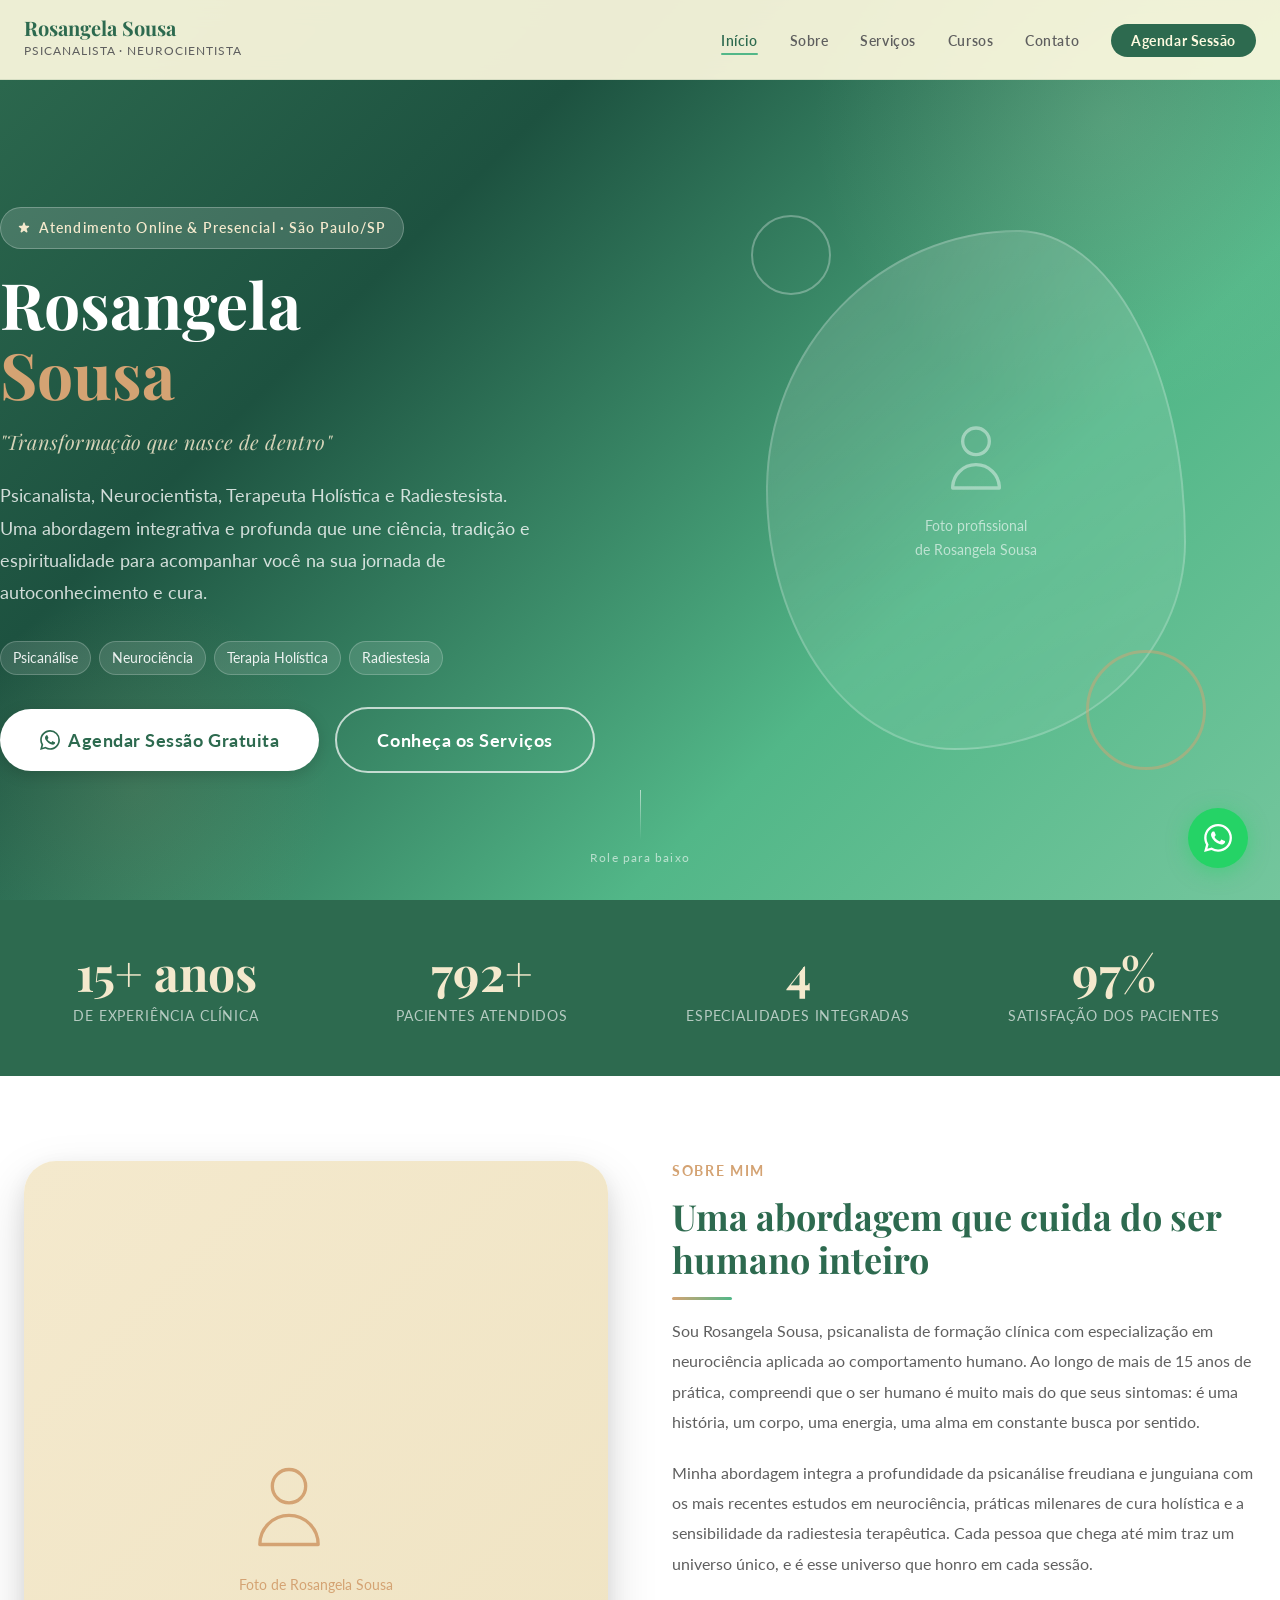
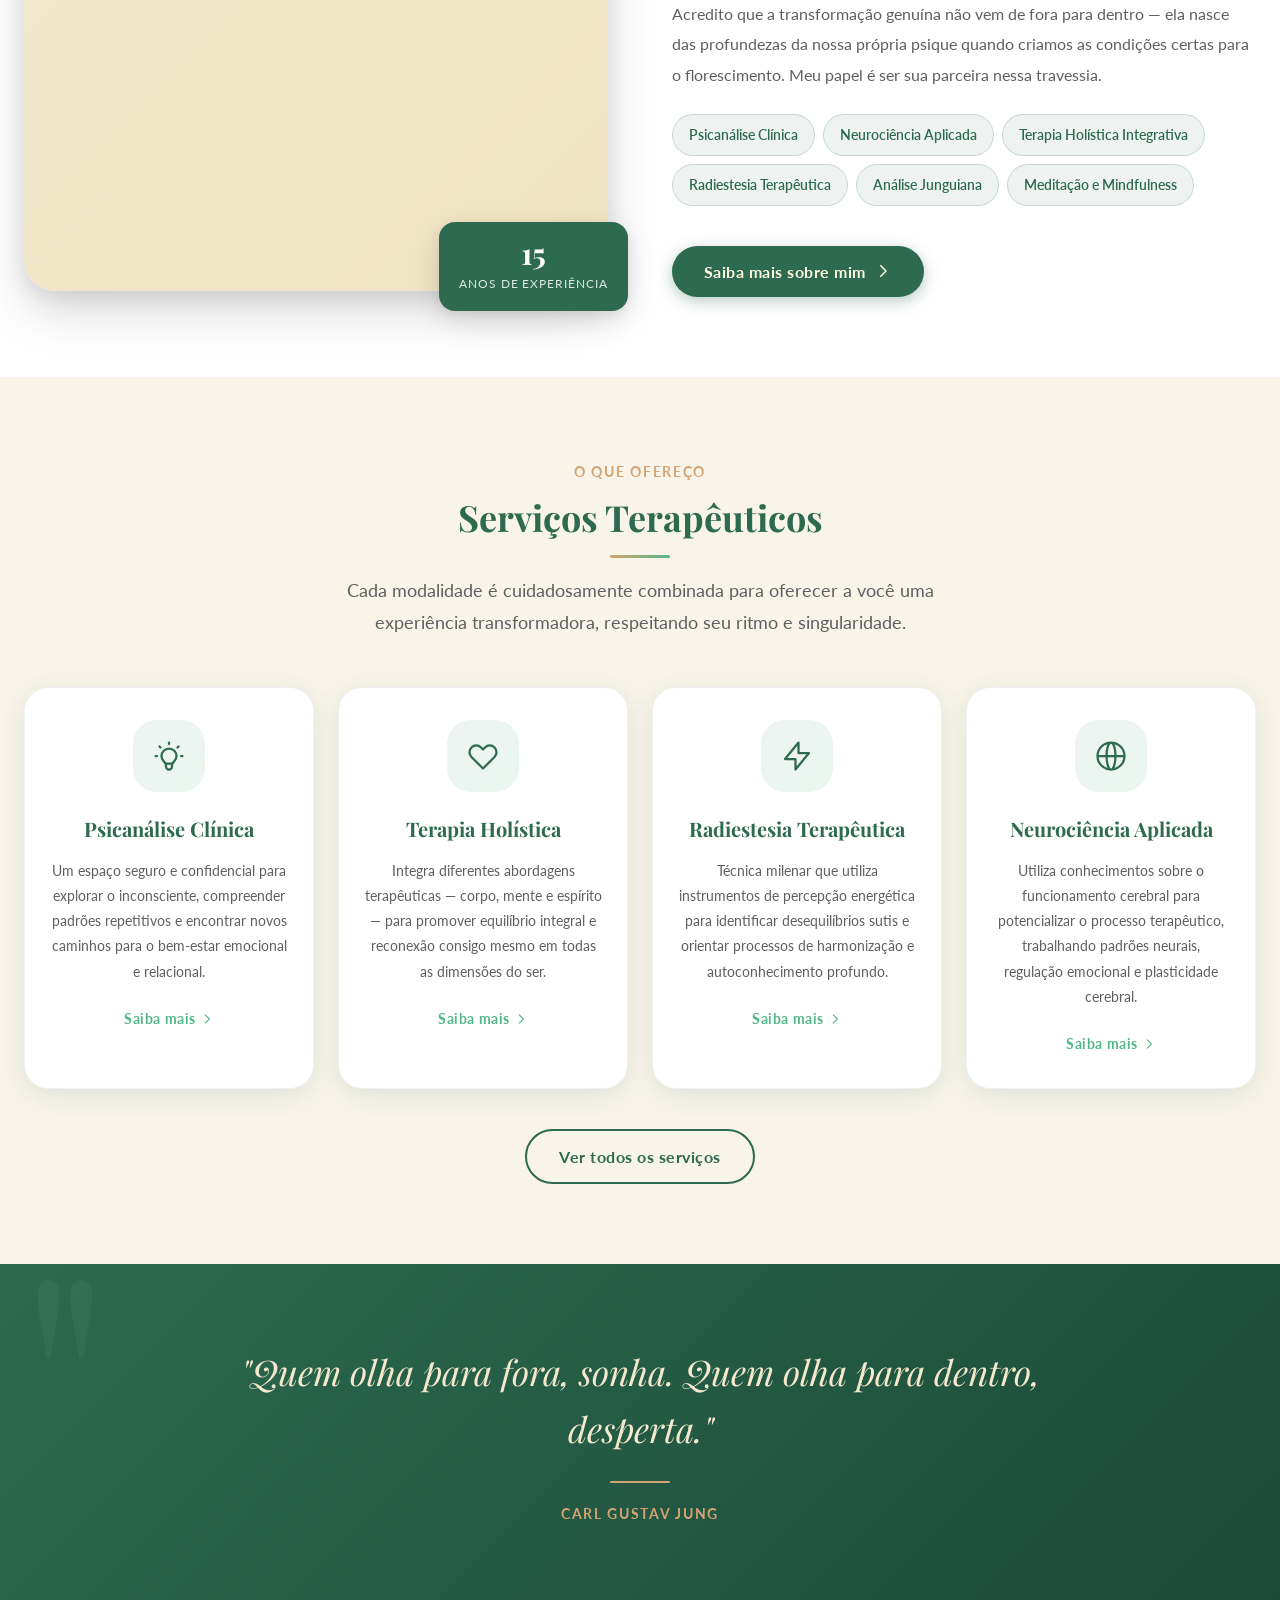
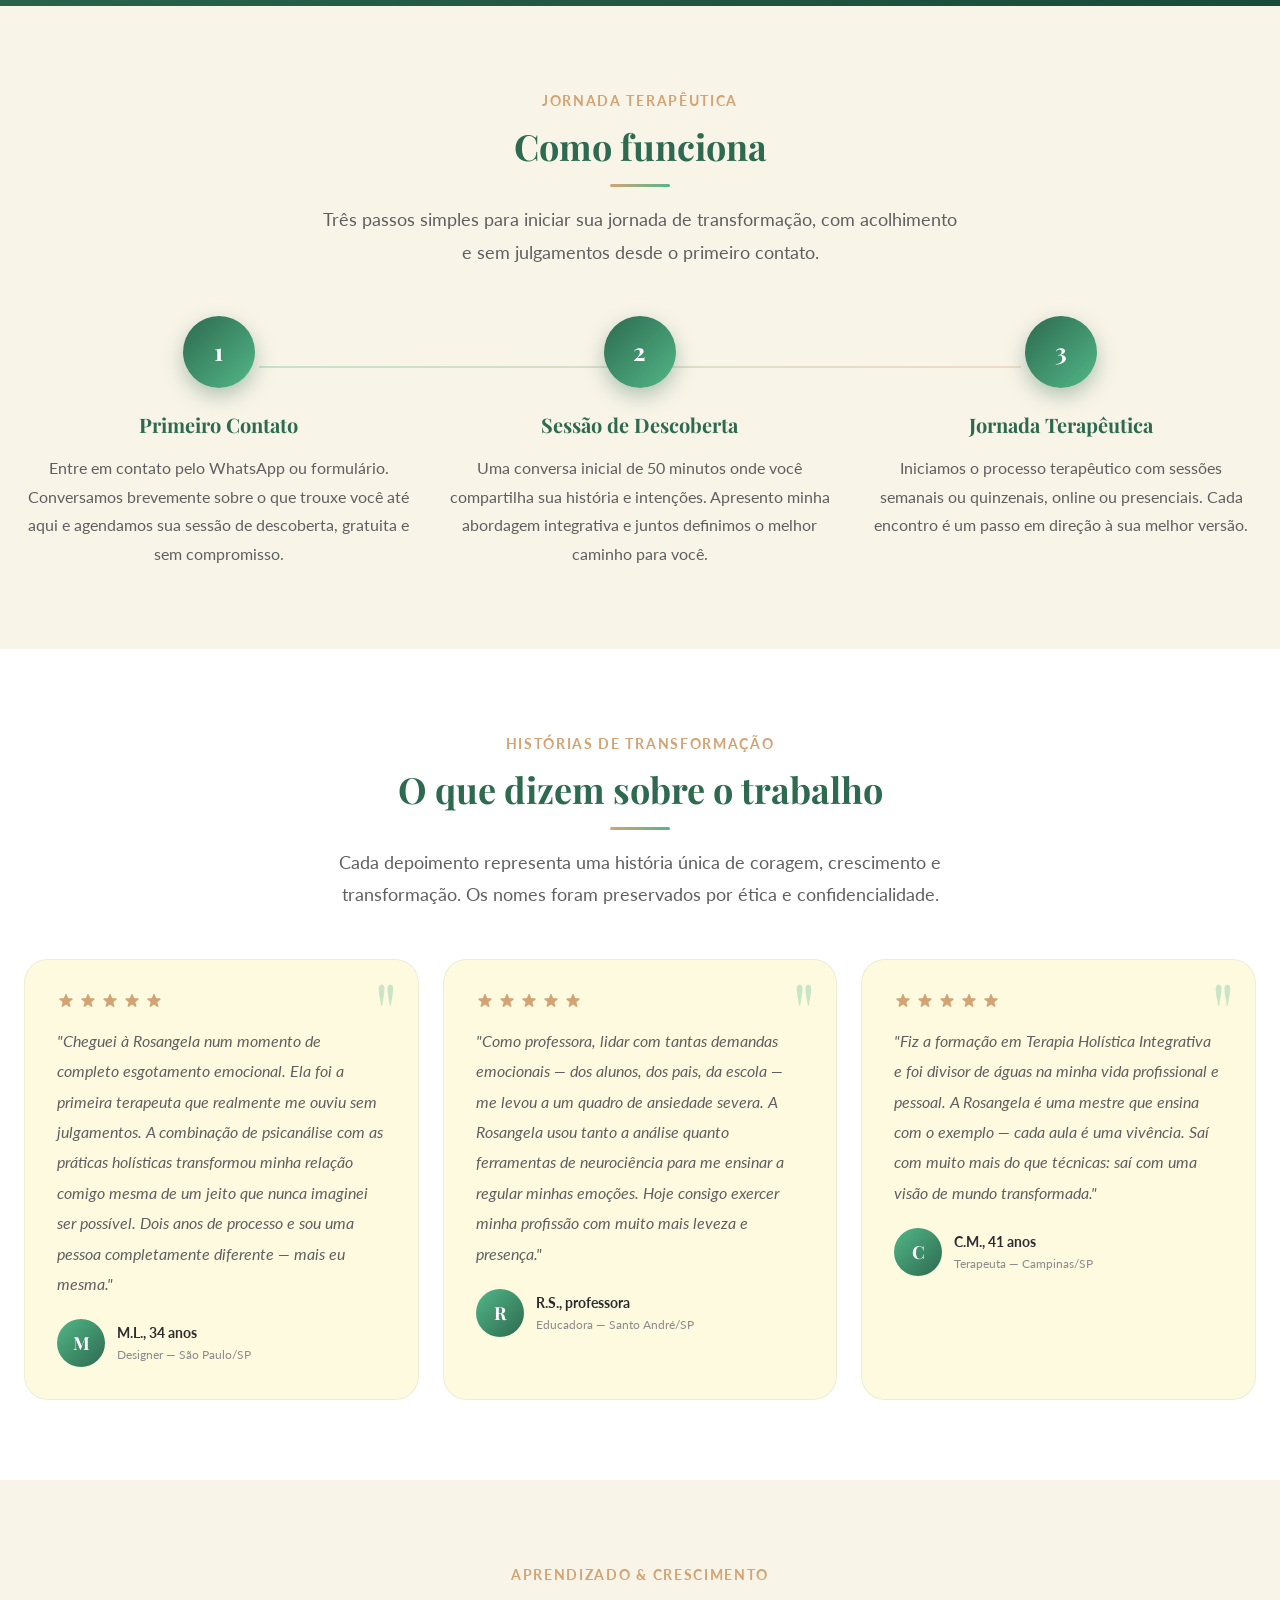
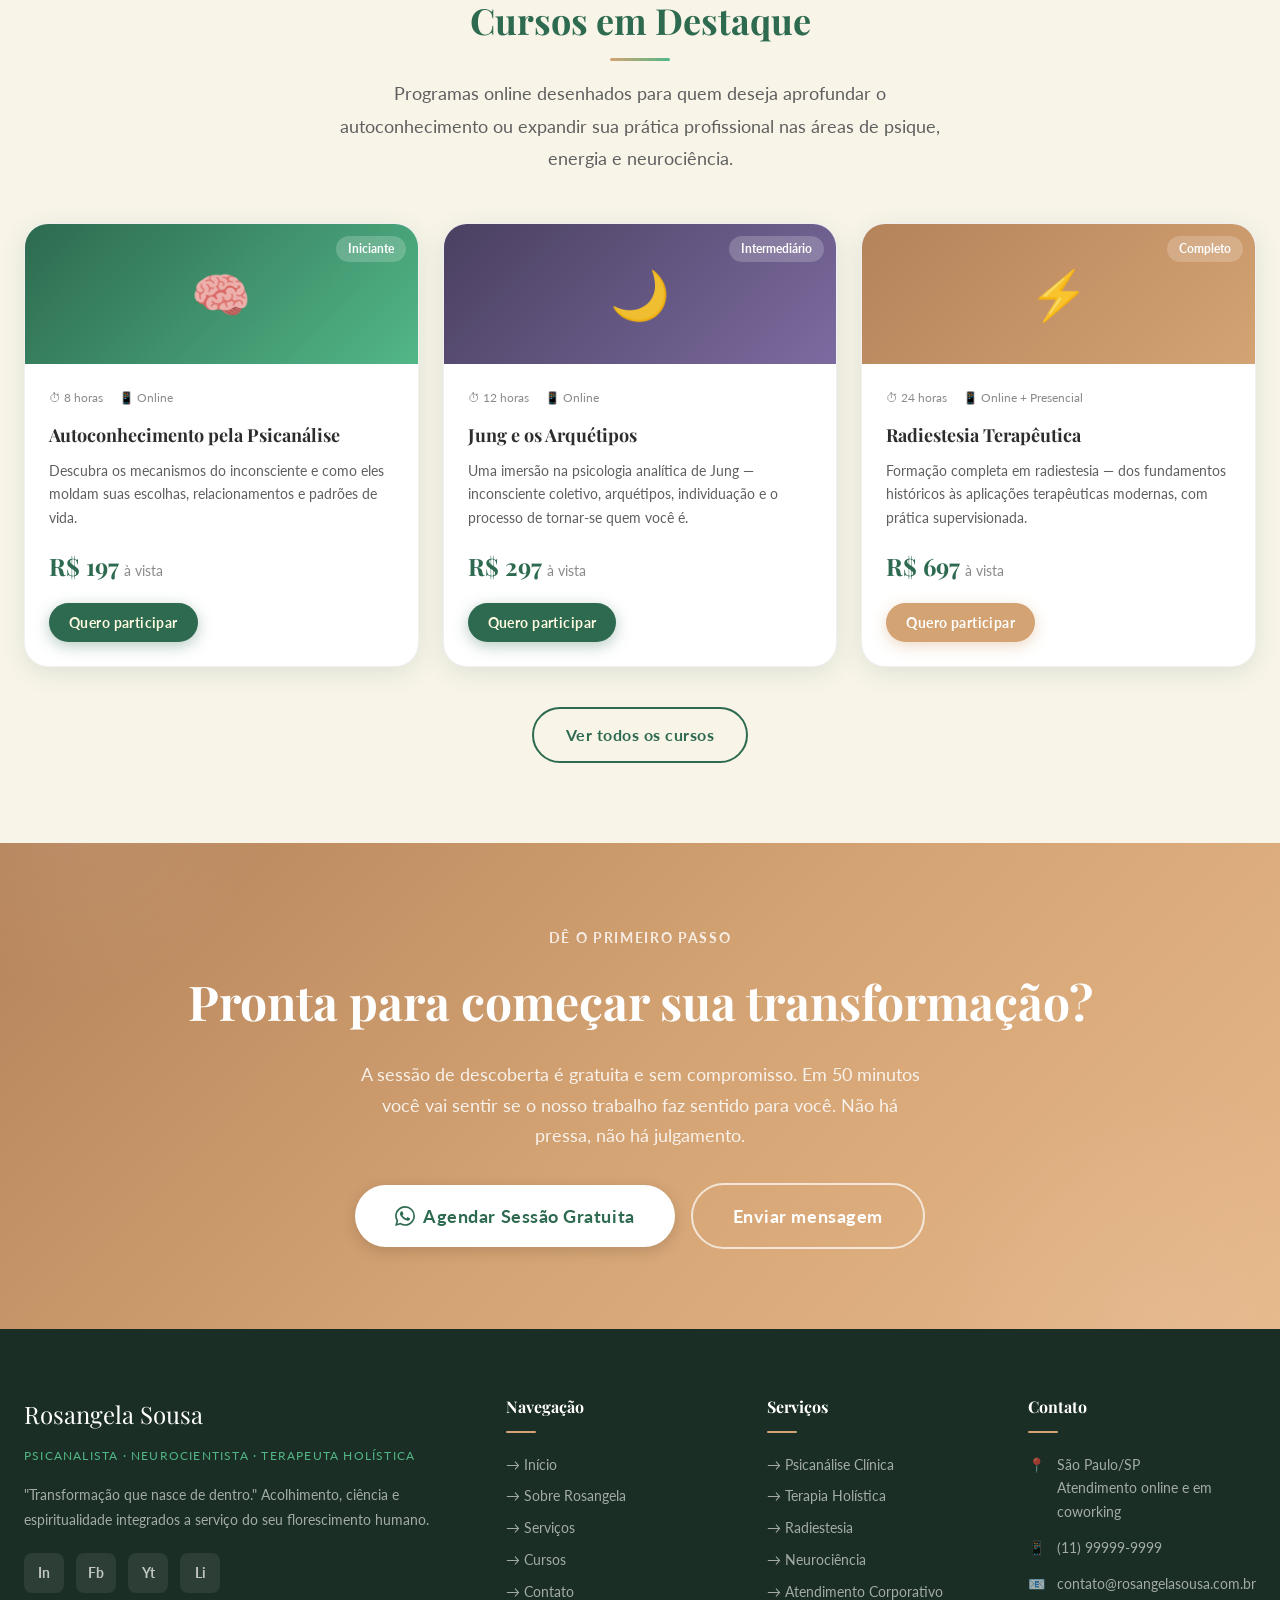
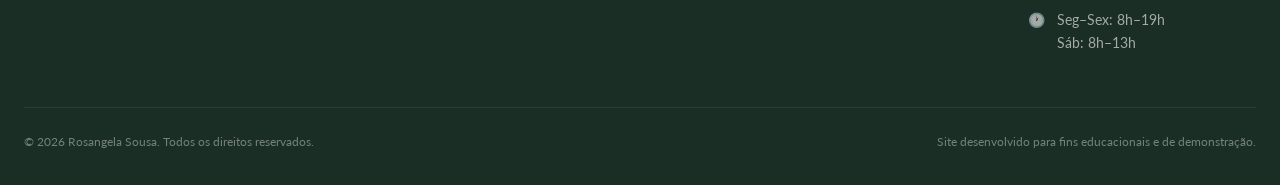
==== site/index.html @ 1aaafb17 "feat: projeto completo Rosangela Sousa Psicanalista - Proposta de atendimento: psicanálise, terapia " ====
<!DOCTYPE html>
<html lang="pt-BR">
<head>
  <meta charset="UTF-8" />
  <meta name="viewport" content="width=device-width, initial-scale=1.0" />

  <!-- SEO -->
  <title>Rosangela Sousa — Psicanalista | Neurocientista | Terapia Holística</title>
  <meta name="description" content="Rosangela Sousa: Psicanalista, Neurocientista e Terapeuta Holística. Atendimento online e presencial em São Paulo. Transformação que nasce de dentro." />
  <meta name="keywords" content="psicanalista, terapia holística, neurociência, radiestesia, psicanalista São Paulo, terapia online, autoconhecimento, Rosangela Sousa" />
  <meta name="author" content="Rosangela Sousa" />
  <meta name="robots" content="index, follow" />

  <!-- Open Graph -->
  <meta property="og:title" content="Rosangela Sousa — Psicanalista & Terapeuta Holística" />
  <meta property="og:description" content="Transformação que nasce de dentro. Atendimento online e presencial em psicanálise, neurociência aplicada, terapia holística e radiestesia." />
  <meta property="og:type" content="website" />
  <meta property="og:locale" content="pt_BR" />

  <!-- Twitter Card -->
  <meta name="twitter:card" content="summary_large_image" />
  <meta name="twitter:title" content="Rosangela Sousa — Psicanalista" />
  <meta name="twitter:description" content="Transformação que nasce de dentro. Psicanalista, Neurocientista e Terapeuta Holística." />

  <!-- Canonical -->
  <link rel="canonical" href="/" />

  <!-- Google Fonts -->
  <link rel="preconnect" href="https://fonts.googleapis.com" />
  <link rel="preconnect" href="https://fonts.gstatic.com" crossorigin />
  <link href="https://fonts.googleapis.com/css2?family=Playfair+Display:ital,wght@0,400;0,600;0,700;1,400;1,600&family=Lato:wght@300;400;700;900&display=swap" rel="stylesheet" />

  <!-- CSS -->
  <link rel="stylesheet" href="css/styles.css" />

  <!-- Favicon placeholder -->
  <link rel="icon" type="image/svg+xml" href="data:image/svg+xml,<svg xmlns='http://www.w3.org/2000/svg' viewBox='0 0 100 100'><text y='.9em' font-size='90'>🌿</text></svg>" />
</head>
<body>

<!-- ╔══════════════════════════════════════╗
     ║  NAVEGAÇÃO PRINCIPAL                ║
     ╚══════════════════════════════════════╝ -->
<nav class="navbar" role="navigation" aria-label="Navegação principal">
  <div class="container navbar-inner">

    <!-- Logo -->
    <a href="index.html" class="navbar-logo" aria-label="Rosangela Sousa - Página inicial">
      <span class="logo-name">Rosangela Sousa</span>
      <span class="logo-title">Psicanalista · Neurocientista</span>
    </a>

    <!-- Links -->
    <ul class="navbar-menu" role="menubar" aria-label="Menu principal">
      <li role="none"><a href="index.html"          class="navbar-link active" role="menuitem">Início</a></li>
      <li role="none"><a href="pages/sobre.html"    class="navbar-link"        role="menuitem">Sobre</a></li>
      <li role="none"><a href="pages/servicos.html" class="navbar-link"        role="menuitem">Serviços</a></li>
      <li role="none"><a href="pages/cursos.html"   class="navbar-link"        role="menuitem">Cursos</a></li>
      <li role="none"><a href="pages/contato.html"  class="navbar-link"        role="menuitem">Contato</a></li>
      <li role="none">
        <a href="#"
           class="navbar-link navbar-cta"
           data-whatsapp="Olá, Rosangela! Gostaria de agendar minha sessão gratuita de descoberta."
           role="menuitem"
           target="_blank" rel="noopener">
          Agendar Sessão
        </a>
      </li>
    </ul>

    <!-- Hamburguer -->
    <button class="navbar-toggle" aria-label="Abrir menu" aria-expanded="false" aria-controls="navbar-menu">
      <span></span>
      <span></span>
      <span></span>
    </button>

  </div>
</nav>


<!-- ╔══════════════════════════════════════╗
     ║  HERO SECTION                       ║
     ╚══════════════════════════════════════╝ -->
<section class="hero" id="home" aria-label="Apresentação">
  <div class="hero-bg" aria-hidden="true"></div>

  <div class="container hero-content">

    <!-- Texto -->
    <div class="hero-text">
      <div class="badge" aria-label="Destaque">
        <svg width="14" height="14" fill="currentColor" viewBox="0 0 20 20" aria-hidden="true"><path d="M9.049 2.927c.3-.921 1.603-.921 1.902 0l1.07 3.292a1 1 0 00.95.69h3.462c.969 0 1.371 1.24.588 1.81l-2.8 2.034a1 1 0 00-.364 1.118l1.07 3.292c.3.921-.755 1.688-1.54 1.118l-2.8-2.034a1 1 0 00-1.175 0l-2.8 2.034c-.784.57-1.838-.197-1.539-1.118l1.07-3.292a1 1 0 00-.364-1.118L2.98 8.72c-.783-.57-.38-1.81.588-1.81h3.461a1 1 0 00.951-.69l1.07-3.292z"/></svg>
        Atendimento Online &amp; Presencial · São Paulo/SP
      </div>

      <h1 class="hero-title">
        Rosangela
        <span>Sousa</span>
      </h1>

      <p class="hero-subtitle">"Transformação que nasce de dentro"</p>

      <p class="hero-description">
        Psicanalista, Neurocientista, Terapeuta Holística e Radiestesista.
        Uma abordagem integrativa e profunda que une ciência, tradição e espiritualidade
        para acompanhar você na sua jornada de autoconhecimento e cura.
      </p>

      <div class="hero-tags" aria-label="Especialidades">
        <span class="hero-tag">Psicanálise</span>
        <span class="hero-tag">Neurociência</span>
        <span class="hero-tag">Terapia Holística</span>
        <span class="hero-tag">Radiestesia</span>
      </div>

      <div class="btn-group">
        <a href="#"
           class="btn btn-white btn-lg"
           data-whatsapp="Olá, Rosangela! Gostaria de agendar minha sessão de descoberta gratuita."
           target="_blank" rel="noopener">
          <!-- Ícone WhatsApp -->
          <svg width="20" height="20" fill="currentColor" viewBox="0 0 24 24" aria-hidden="true"><path d="M17.472 14.382c-.297-.149-1.758-.867-2.03-.967-.273-.099-.471-.148-.67.15-.197.297-.767.966-.94 1.164-.173.199-.347.223-.644.075-.297-.15-1.255-.463-2.39-1.475-.883-.788-1.48-1.761-1.653-2.059-.173-.297-.018-.458.13-.606.134-.133.298-.347.446-.52.149-.174.198-.298.298-.497.099-.198.05-.371-.025-.52-.075-.149-.669-1.612-.916-2.207-.242-.579-.487-.5-.669-.51-.173-.008-.371-.01-.57-.01-.198 0-.52.074-.792.372-.272.297-1.04 1.016-1.04 2.479 0 1.462 1.065 2.875 1.213 3.074.149.198 2.096 3.2 5.077 4.487.709.306 1.262.489 1.694.625.712.227 1.36.195 1.871.118.571-.085 1.758-.719 2.006-1.413.248-.694.248-1.289.173-1.413-.074-.124-.272-.198-.57-.347m-5.421 7.403h-.004a9.87 9.87 0 01-5.031-1.378l-.361-.214-3.741.982.998-3.648-.235-.374a9.86 9.86 0 01-1.51-5.26c.001-5.45 4.436-9.884 9.888-9.884 2.64 0 5.122 1.03 6.988 2.898a9.825 9.825 0 012.893 6.994c-.003 5.45-4.437 9.884-9.885 9.884m8.413-18.297A11.815 11.815 0 0012.05 0C5.495 0 .16 5.335.157 11.892c0 2.096.547 4.142 1.588 5.945L.057 24l6.305-1.654a11.882 11.882 0 005.683 1.448h.005c6.554 0 11.89-5.335 11.893-11.893a11.821 11.821 0 00-3.48-8.413z"/></svg>
          Agendar Sessão Gratuita
        </a>
        <a href="pages/servicos.html" class="btn btn-outline-white btn-lg">
          Conheça os Serviços
        </a>
      </div>
    </div>

    <!-- Visual / Foto -->
    <div class="hero-visual" aria-hidden="true">
      <div class="hero-photo-wrapper">
        <div class="hero-photo-placeholder">
          <svg width="80" height="80" fill="none" viewBox="0 0 24 24" stroke="currentColor" aria-hidden="true">
            <path stroke-linecap="round" stroke-linejoin="round" stroke-width="1" d="M16 7a4 4 0 11-8 0 4 4 0 018 0zM12 14a7 7 0 00-7 7h14a7 7 0 00-7-7z"/>
          </svg>
          <p>Foto profissional<br/>de Rosangela Sousa</p>
        </div>
        <div class="hero-decoration"></div>
        <div class="hero-decoration-2"></div>
      </div>
    </div>

  </div>

  <!-- Indicador de scroll -->
  <div class="hero-scroll" aria-hidden="true">
    <div class="hero-scroll-line"></div>
    <span>Role para baixo</span>
  </div>
</section>


<!-- ╔══════════════════════════════════════╗
     ║  ESTATÍSTICAS                       ║
     ╚══════════════════════════════════════╝ -->
<section class="stats-section" aria-label="Números da trajetória">
  <div class="container">
    <div class="stats-grid">

      <div class="stat-item fade-in">
        <div class="stat-number" data-count="15" data-suffix="+ anos">0</div>
        <div class="stat-label">De Experiência Clínica</div>
      </div>

      <div class="stat-item fade-in">
        <div class="stat-number" data-count="800" data-suffix="+">0</div>
        <div class="stat-label">Pacientes Atendidos</div>
      </div>

      <div class="stat-item fade-in">
        <div class="stat-number" data-count="4" data-suffix="">0</div>
        <div class="stat-label">Especialidades Integradas</div>
      </div>

      <div class="stat-item fade-in">
        <div class="stat-number" data-count="98" data-suffix="%">0</div>
        <div class="stat-label">Satisfação dos Pacientes</div>
      </div>

    </div>
  </div>
</section>


<!-- ╔══════════════════════════════════════╗
     ║  SOBRE — RESUMO                     ║
     ╚══════════════════════════════════════╝ -->
<section class="sobre-resumo section" id="sobre" aria-label="Sobre Rosangela Sousa">
  <div class="container">
    <div class="sobre-resumo-grid">

      <!-- Foto -->
      <div class="sobre-photo fade-in-left">
        <div class="sobre-photo-frame">
          <div class="sobre-photo-placeholder" aria-hidden="true">
            <svg width="100" height="100" fill="none" viewBox="0 0 24 24" stroke="#D4A373" aria-hidden="true">
              <path stroke-linecap="round" stroke-linejoin="round" stroke-width="0.8" d="M16 7a4 4 0 11-8 0 4 4 0 018 0zM12 14a7 7 0 00-7 7h14a7 7 0 00-7-7z"/>
            </svg>
            <p style="color: #D4A373; font-size: 0.875rem; margin-top: 1rem;">Foto de Rosangela Sousa</p>
          </div>
        </div>
        <div class="sobre-photo-badge">
          <span class="badge-number">15</span>
          <span class="badge-text">anos de experiência</span>
        </div>
      </div>

      <!-- Texto -->
      <div class="sobre-text fade-in-right">
        <span class="section-label">Sobre Mim</span>
        <h2 class="section-title">Uma abordagem que cuida do ser humano inteiro</h2>

        <p>
          Sou Rosangela Sousa, psicanalista de formação clínica com especialização em neurociência aplicada ao comportamento humano.
          Ao longo de mais de 15 anos de prática, compreendi que o ser humano é muito mais do que seus sintomas:
          é uma história, um corpo, uma energia, uma alma em constante busca por sentido.
        </p>

        <p>
          Minha abordagem integra a profundidade da psicanálise freudiana e junguiana com os mais recentes estudos em
          neurociência, práticas milenares de cura holística e a sensibilidade da radiestesia terapêutica.
          Cada pessoa que chega até mim traz um universo único, e é esse universo que honro em cada sessão.
        </p>

        <p>
          Acredito que a transformação genuína não vem de fora para dentro — ela nasce das profundezas da nossa
          própria psique quando criamos as condições certas para o florescimento.
          Meu papel é ser sua parceira nessa travessia.
        </p>

        <div class="sobre-especialidades" aria-label="Especialidades">
          <span class="especialidade-tag">Psicanálise Clínica</span>
          <span class="especialidade-tag">Neurociência Aplicada</span>
          <span class="especialidade-tag">Terapia Holística Integrativa</span>
          <span class="especialidade-tag">Radiestesia Terapêutica</span>
          <span class="especialidade-tag">Análise Junguiana</span>
          <span class="especialidade-tag">Meditação e Mindfulness</span>
        </div>

        <a href="pages/sobre.html" class="btn btn-primary" style="margin-top: 1rem;">
          Saiba mais sobre mim
          <svg width="18" height="18" fill="none" viewBox="0 0 24 24" stroke="currentColor" aria-hidden="true">
            <path stroke-linecap="round" stroke-linejoin="round" stroke-width="2" d="M9 5l7 7-7 7"/>
          </svg>
        </a>
      </div>

    </div>
  </div>
</section>


<!-- ╔══════════════════════════════════════╗
     ║  SERVIÇOS                           ║
     ╚══════════════════════════════════════╝ -->
<section class="section bg-alt" id="servicos" aria-label="Serviços oferecidos">
  <div class="container">

    <div class="section-header fade-in">
      <span class="section-label">O que ofereço</span>
      <h2 class="section-title">Serviços Terapêuticos</h2>
      <p class="section-subtitle">
        Cada modalidade é cuidadosamente combinada para oferecer a você uma experiência transformadora,
        respeitando seu ritmo e singularidade.
      </p>
    </div>

    <!-- Grid de serviços -->
    <div class="servicos-grid" data-anim-group="servicos">

      <!-- Psicanálise -->
      <article class="servico-card fade-in" aria-label="Psicanálise Clínica">
        <div class="servico-icon" aria-hidden="true">
          <svg width="36" height="36" fill="none" viewBox="0 0 24 24" stroke="currentColor">
            <path stroke-linecap="round" stroke-linejoin="round" stroke-width="1.5" d="M9.663 17h4.673M12 3v1m6.364 1.636l-.707.707M21 12h-1M4 12H3m3.343-5.657l-.707-.707m2.828 9.9a5 5 0 117.072 0l-.548.547A3.374 3.374 0 0014 18.469V19a2 2 0 11-4 0v-.531c0-.895-.356-1.754-.988-2.386l-.548-.547z"/>
          </svg>
        </div>
        <h3>Psicanálise Clínica</h3>
        <p>
          Um espaço seguro e confidencial para explorar o inconsciente, compreender padrões
          repetitivos e encontrar novos caminhos para o bem-estar emocional e relacional.
        </p>
        <a href="pages/servicos.html#psicanalise" class="servico-link">
          Saiba mais
          <svg width="14" height="14" fill="none" viewBox="0 0 24 24" stroke="currentColor" aria-hidden="true">
            <path stroke-linecap="round" stroke-linejoin="round" stroke-width="2" d="M9 5l7 7-7 7"/>
          </svg>
        </a>
      </article>

      <!-- Terapia Holística -->
      <article class="servico-card fade-in" aria-label="Terapia Holística">
        <div class="servico-icon" aria-hidden="true">
          <svg width="36" height="36" fill="none" viewBox="0 0 24 24" stroke="currentColor">
            <path stroke-linecap="round" stroke-linejoin="round" stroke-width="1.5" d="M4.318 6.318a4.5 4.5 0 000 6.364L12 20.364l7.682-7.682a4.5 4.5 0 00-6.364-6.364L12 7.636l-1.318-1.318a4.5 4.5 0 00-6.364 0z"/>
          </svg>
        </div>
        <h3>Terapia Holística</h3>
        <p>
          Integra diferentes abordagens terapêuticas — corpo, mente e espírito — para
          promover equilíbrio integral e reconexão consigo mesmo em todas as dimensões do ser.
        </p>
        <a href="pages/servicos.html#holistica" class="servico-link">
          Saiba mais
          <svg width="14" height="14" fill="none" viewBox="0 0 24 24" stroke="currentColor" aria-hidden="true">
            <path stroke-linecap="round" stroke-linejoin="round" stroke-width="2" d="M9 5l7 7-7 7"/>
          </svg>
        </a>
      </article>

      <!-- Radiestesia -->
      <article class="servico-card fade-in" aria-label="Radiestesia Terapêutica">
        <div class="servico-icon" aria-hidden="true">
          <svg width="36" height="36" fill="none" viewBox="0 0 24 24" stroke="currentColor">
            <path stroke-linecap="round" stroke-linejoin="round" stroke-width="1.5" d="M13 10V3L4 14h7v7l9-11h-7z"/>
          </svg>
        </div>
        <h3>Radiestesia Terapêutica</h3>
        <p>
          Técnica milenar que utiliza instrumentos de percepção energética para identificar
          desequilíbrios sutis e orientar processos de harmonização e autoconhecimento profundo.
        </p>
        <a href="pages/servicos.html#radiestesia" class="servico-link">
          Saiba mais
          <svg width="14" height="14" fill="none" viewBox="0 0 24 24" stroke="currentColor" aria-hidden="true">
            <path stroke-linecap="round" stroke-linejoin="round" stroke-width="2" d="M9 5l7 7-7 7"/>
          </svg>
        </a>
      </article>

      <!-- Neurociência -->
      <article class="servico-card fade-in" aria-label="Neurociência Aplicada">
        <div class="servico-icon" aria-hidden="true">
          <svg width="36" height="36" fill="none" viewBox="0 0 24 24" stroke="currentColor">
            <path stroke-linecap="round" stroke-linejoin="round" stroke-width="1.5" d="M21 12a9 9 0 01-9 9m9-9a9 9 0 00-9-9m9 9H3m9 9a9 9 0 01-9-9m9 9c1.657 0 3-4.03 3-9s-1.343-9-3-9m0 18c-1.657 0-3-4.03-3-9s1.343-9 3-9m-9 9a9 9 0 019-9"/>
          </svg>
        </div>
        <h3>Neurociência Aplicada</h3>
        <p>
          Utiliza conhecimentos sobre o funcionamento cerebral para potencializar o processo
          terapêutico, trabalhando padrões neurais, regulação emocional e plasticidade cerebral.
        </p>
        <a href="pages/servicos.html#neurociencia" class="servico-link">
          Saiba mais
          <svg width="14" height="14" fill="none" viewBox="0 0 24 24" stroke="currentColor" aria-hidden="true">
            <path stroke-linecap="round" stroke-linejoin="round" stroke-width="2" d="M9 5l7 7-7 7"/>
          </svg>
        </a>
      </article>

    </div>

    <div style="text-align: center; margin-top: 2.5rem;">
      <a href="pages/servicos.html" class="btn btn-secondary">
        Ver todos os serviços
      </a>
    </div>

  </div>
</section>


<!-- ╔══════════════════════════════════════╗
     ║  CITAÇÃO INSPIRACIONAL              ║
     ╚══════════════════════════════════════╝ -->
<section class="quote-section section" aria-label="Citação inspiracional">
  <div class="container">
    <div class="quote-inner fade-in">
      <p class="quote-text">
        "Quem olha para fora, sonha. Quem olha para dentro, desperta."
      </p>
      <div class="quote-divider" aria-hidden="true"></div>
      <span class="quote-author">Carl Gustav Jung</span>
    </div>
  </div>
</section>


<!-- ╔══════════════════════════════════════╗
     ║  COMO FUNCIONA                      ║
     ╚══════════════════════════════════════╝ -->
<section class="como-funciona section" id="como-funciona" aria-label="Como funciona o atendimento">
  <div class="container">

    <div class="section-header fade-in">
      <span class="section-label">Jornada Terapêutica</span>
      <h2 class="section-title">Como funciona</h2>
      <p class="section-subtitle">
        Três passos simples para iniciar sua jornada de transformação,
        com acolhimento e sem julgamentos desde o primeiro contato.
      </p>
    </div>

    <div class="passos-grid" data-anim-group="passos">

      <div class="passo-card fade-in" aria-label="Passo 1: Primeiro Contato">
        <div class="passo-number" aria-hidden="true">1</div>
        <h3>Primeiro Contato</h3>
        <p>
          Entre em contato pelo WhatsApp ou formulário. Conversamos brevemente sobre o que
          trouxe você até aqui e agendamos sua sessão de descoberta, gratuita e sem compromisso.
        </p>
      </div>

      <div class="passo-card fade-in" aria-label="Passo 2: Sessão de Descoberta">
        <div class="passo-number" aria-hidden="true">2</div>
        <h3>Sessão de Descoberta</h3>
        <p>
          Uma conversa inicial de 50 minutos onde você compartilha sua história e intenções.
          Apresento minha abordagem integrativa e juntos definimos o melhor caminho para você.
        </p>
      </div>

      <div class="passo-card fade-in" aria-label="Passo 3: Jornada Terapêutica">
        <div class="passo-number" aria-hidden="true">3</div>
        <h3>Jornada Terapêutica</h3>
        <p>
          Iniciamos o processo terapêutico com sessões semanais ou quinzenais, online ou
          presenciais. Cada encontro é um passo em direção à sua melhor versão.
        </p>
      </div>

    </div>

  </div>
</section>


<!-- ╔══════════════════════════════════════╗
     ║  DEPOIMENTOS                        ║
     ╚══════════════════════════════════════╝ -->
<section class="depoimentos section bg-white" id="depoimentos" aria-label="Depoimentos de pacientes">
  <div class="container">

    <div class="section-header fade-in">
      <span class="section-label">Histórias de Transformação</span>
      <h2 class="section-title">O que dizem sobre o trabalho</h2>
      <p class="section-subtitle">
        Cada depoimento representa uma história única de coragem, crescimento e transformação.
        Os nomes foram preservados por ética e confidencialidade.
      </p>
    </div>

    <div class="depoimentos-grid" data-anim-group="depoimentos">

      <!-- Depoimento 1 -->
      <article class="depoimento-card fade-in" aria-label="Depoimento de M.L.">
        <div class="depoimento-stars" aria-label="5 estrelas">
          <svg width="18" height="18" fill="currentColor" viewBox="0 0 20 20" aria-hidden="true"><path d="M9.049 2.927c.3-.921 1.603-.921 1.902 0l1.07 3.292a1 1 0 00.95.69h3.462c.969 0 1.371 1.24.588 1.81l-2.8 2.034a1 1 0 00-.364 1.118l1.07 3.292c.3.921-.755 1.688-1.54 1.118l-2.8-2.034a1 1 0 00-1.175 0l-2.8 2.034c-.784.57-1.838-.197-1.539-1.118l1.07-3.292a1 1 0 00-.364-1.118L2.98 8.72c-.783-.57-.38-1.81.588-1.81h3.461a1 1 0 00.951-.69l1.07-3.292z"/></svg>
          <svg width="18" height="18" fill="currentColor" viewBox="0 0 20 20" aria-hidden="true"><path d="M9.049 2.927c.3-.921 1.603-.921 1.902 0l1.07 3.292a1 1 0 00.95.69h3.462c.969 0 1.371 1.24.588 1.81l-2.8 2.034a1 1 0 00-.364 1.118l1.07 3.292c.3.921-.755 1.688-1.54 1.118l-2.8-2.034a1 1 0 00-1.175 0l-2.8 2.034c-.784.57-1.838-.197-1.539-1.118l1.07-3.292a1 1 0 00-.364-1.118L2.98 8.72c-.783-.57-.38-1.81.588-1.81h3.461a1 1 0 00.951-.69l1.07-3.292z"/></svg>
          <svg width="18" height="18" fill="currentColor" viewBox="0 0 20 20" aria-hidden="true"><path d="M9.049 2.927c.3-.921 1.603-.921 1.902 0l1.07 3.292a1 1 0 00.95.69h3.462c.969 0 1.371 1.24.588 1.81l-2.8 2.034a1 1 0 00-.364 1.118l1.07 3.292c.3.921-.755 1.688-1.54 1.118l-2.8-2.034a1 1 0 00-1.175 0l-2.8 2.034c-.784.57-1.838-.197-1.539-1.118l1.07-3.292a1 1 0 00-.364-1.118L2.98 8.72c-.783-.57-.38-1.81.588-1.81h3.461a1 1 0 00.951-.69l1.07-3.292z"/></svg>
          <svg width="18" height="18" fill="currentColor" viewBox="0 0 20 20" aria-hidden="true"><path d="M9.049 2.927c.3-.921 1.603-.921 1.902 0l1.07 3.292a1 1 0 00.95.69h3.462c.969 0 1.371 1.24.588 1.81l-2.8 2.034a1 1 0 00-.364 1.118l1.07 3.292c.3.921-.755 1.688-1.54 1.118l-2.8-2.034a1 1 0 00-1.175 0l-2.8 2.034c-.784.57-1.838-.197-1.539-1.118l1.07-3.292a1 1 0 00-.364-1.118L2.98 8.72c-.783-.57-.38-1.81.588-1.81h3.461a1 1 0 00.951-.69l1.07-3.292z"/></svg>
          <svg width="18" height="18" fill="currentColor" viewBox="0 0 20 20" aria-hidden="true"><path d="M9.049 2.927c.3-.921 1.603-.921 1.902 0l1.07 3.292a1 1 0 00.95.69h3.462c.969 0 1.371 1.24.588 1.81l-2.8 2.034a1 1 0 00-.364 1.118l1.07 3.292c.3.921-.755 1.688-1.54 1.118l-2.8-2.034a1 1 0 00-1.175 0l-2.8 2.034c-.784.57-1.838-.197-1.539-1.118l1.07-3.292a1 1 0 00-.364-1.118L2.98 8.72c-.783-.57-.38-1.81.588-1.81h3.461a1 1 0 00.951-.69l1.07-3.292z"/></svg>
        </div>
        <p class="depoimento-text">
          "Cheguei à Rosangela num momento de completo esgotamento emocional.
          Ela foi a primeira terapeuta que realmente me ouviu sem julgamentos.
          A combinação de psicanálise com as práticas holísticas transformou minha relação
          comigo mesma de um jeito que nunca imaginei ser possível.
          Dois anos de processo e sou uma pessoa completamente diferente — mais eu mesma."
        </p>
        <div class="depoimento-author">
          <div class="depoimento-avatar" aria-hidden="true">M</div>
          <div class="depoimento-info">
            <p class="name">M.L., 34 anos</p>
            <p class="role">Designer — São Paulo/SP</p>
          </div>
        </div>
      </article>

      <!-- Depoimento 2 -->
      <article class="depoimento-card fade-in" aria-label="Depoimento de R.S.">
        <div class="depoimento-stars" aria-label="5 estrelas">
          <svg width="18" height="18" fill="currentColor" viewBox="0 0 20 20" aria-hidden="true"><path d="M9.049 2.927c.3-.921 1.603-.921 1.902 0l1.07 3.292a1 1 0 00.95.69h3.462c.969 0 1.371 1.24.588 1.81l-2.8 2.034a1 1 0 00-.364 1.118l1.07 3.292c.3.921-.755 1.688-1.54 1.118l-2.8-2.034a1 1 0 00-1.175 0l-2.8 2.034c-.784.57-1.838-.197-1.539-1.118l1.07-3.292a1 1 0 00-.364-1.118L2.98 8.72c-.783-.57-.38-1.81.588-1.81h3.461a1 1 0 00.951-.69l1.07-3.292z"/></svg>
          <svg width="18" height="18" fill="currentColor" viewBox="0 0 20 20" aria-hidden="true"><path d="M9.049 2.927c.3-.921 1.603-.921 1.902 0l1.07 3.292a1 1 0 00.95.69h3.462c.969 0 1.371 1.24.588 1.81l-2.8 2.034a1 1 0 00-.364 1.118l1.07 3.292c.3.921-.755 1.688-1.54 1.118l-2.8-2.034a1 1 0 00-1.175 0l-2.8 2.034c-.784.57-1.838-.197-1.539-1.118l1.07-3.292a1 1 0 00-.364-1.118L2.98 8.72c-.783-.57-.38-1.81.588-1.81h3.461a1 1 0 00.951-.69l1.07-3.292z"/></svg>
          <svg width="18" height="18" fill="currentColor" viewBox="0 0 20 20" aria-hidden="true"><path d="M9.049 2.927c.3-.921 1.603-.921 1.902 0l1.07 3.292a1 1 0 00.95.69h3.462c.969 0 1.371 1.24.588 1.81l-2.8 2.034a1 1 0 00-.364 1.118l1.07 3.292c.3.921-.755 1.688-1.54 1.118l-2.8-2.034a1 1 0 00-1.175 0l-2.8 2.034c-.784.57-1.838-.197-1.539-1.118l1.07-3.292a1 1 0 00-.364-1.118L2.98 8.72c-.783-.57-.38-1.81.588-1.81h3.461a1 1 0 00.951-.69l1.07-3.292z"/></svg>
          <svg width="18" height="18" fill="currentColor" viewBox="0 0 20 20" aria-hidden="true"><path d="M9.049 2.927c.3-.921 1.603-.921 1.902 0l1.07 3.292a1 1 0 00.95.69h3.462c.969 0 1.371 1.24.588 1.81l-2.8 2.034a1 1 0 00-.364 1.118l1.07 3.292c.3.921-.755 1.688-1.54 1.118l-2.8-2.034a1 1 0 00-1.175 0l-2.8 2.034c-.784.57-1.838-.197-1.539-1.118l1.07-3.292a1 1 0 00-.364-1.118L2.98 8.72c-.783-.57-.38-1.81.588-1.81h3.461a1 1 0 00.951-.69l1.07-3.292z"/></svg>
          <svg width="18" height="18" fill="currentColor" viewBox="0 0 20 20" aria-hidden="true"><path d="M9.049 2.927c.3-.921 1.603-.921 1.902 0l1.07 3.292a1 1 0 00.95.69h3.462c.969 0 1.371 1.24.588 1.81l-2.8 2.034a1 1 0 00-.364 1.118l1.07 3.292c.3.921-.755 1.688-1.54 1.118l-2.8-2.034a1 1 0 00-1.175 0l-2.8 2.034c-.784.57-1.838-.197-1.539-1.118l1.07-3.292a1 1 0 00-.364-1.118L2.98 8.72c-.783-.57-.38-1.81.588-1.81h3.461a1 1 0 00.951-.69l1.07-3.292z"/></svg>
        </div>
        <p class="depoimento-text">
          "Como professora, lidar com tantas demandas emocionais — dos alunos, dos pais, da escola —
          me levou a um quadro de ansiedade severa. A Rosangela usou tanto a análise quanto
          ferramentas de neurociência para me ensinar a regular minhas emoções.
          Hoje consigo exercer minha profissão com muito mais leveza e presença."
        </p>
        <div class="depoimento-author">
          <div class="depoimento-avatar" aria-hidden="true">R</div>
          <div class="depoimento-info">
            <p class="name">R.S., professora</p>
            <p class="role">Educadora — Santo André/SP</p>
          </div>
        </div>
      </article>

      <!-- Depoimento 3 -->
      <article class="depoimento-card fade-in" aria-label="Depoimento de C.M.">
        <div class="depoimento-stars" aria-label="5 estrelas">
          <svg width="18" height="18" fill="currentColor" viewBox="0 0 20 20" aria-hidden="true"><path d="M9.049 2.927c.3-.921 1.603-.921 1.902 0l1.07 3.292a1 1 0 00.95.69h3.462c.969 0 1.371 1.24.588 1.81l-2.8 2.034a1 1 0 00-.364 1.118l1.07 3.292c.3.921-.755 1.688-1.54 1.118l-2.8-2.034a1 1 0 00-1.175 0l-2.8 2.034c-.784.57-1.838-.197-1.539-1.118l1.07-3.292a1 1 0 00-.364-1.118L2.98 8.72c-.783-.57-.38-1.81.588-1.81h3.461a1 1 0 00.951-.69l1.07-3.292z"/></svg>
          <svg width="18" height="18" fill="currentColor" viewBox="0 0 20 20" aria-hidden="true"><path d="M9.049 2.927c.3-.921 1.603-.921 1.902 0l1.07 3.292a1 1 0 00.95.69h3.462c.969 0 1.371 1.24.588 1.81l-2.8 2.034a1 1 0 00-.364 1.118l1.07 3.292c.3.921-.755 1.688-1.54 1.118l-2.8-2.034a1 1 0 00-1.175 0l-2.8 2.034c-.784.57-1.838-.197-1.539-1.118l1.07-3.292a1 1 0 00-.364-1.118L2.98 8.72c-.783-.57-.38-1.81.588-1.81h3.461a1 1 0 00.951-.69l1.07-3.292z"/></svg>
          <svg width="18" height="18" fill="currentColor" viewBox="0 0 20 20" aria-hidden="true"><path d="M9.049 2.927c.3-.921 1.603-.921 1.902 0l1.07 3.292a1 1 0 00.95.69h3.462c.969 0 1.371 1.24.588 1.81l-2.8 2.034a1 1 0 00-.364 1.118l1.07 3.292c.3.921-.755 1.688-1.54 1.118l-2.8-2.034a1 1 0 00-1.175 0l-2.8 2.034c-.784.57-1.838-.197-1.539-1.118l1.07-3.292a1 1 0 00-.364-1.118L2.98 8.72c-.783-.57-.38-1.81.588-1.81h3.461a1 1 0 00.951-.69l1.07-3.292z"/></svg>
          <svg width="18" height="18" fill="currentColor" viewBox="0 0 20 20" aria-hidden="true"><path d="M9.049 2.927c.3-.921 1.603-.921 1.902 0l1.07 3.292a1 1 0 00.95.69h3.462c.969 0 1.371 1.24.588 1.81l-2.8 2.034a1 1 0 00-.364 1.118l1.07 3.292c.3.921-.755 1.688-1.54 1.118l-2.8-2.034a1 1 0 00-1.175 0l-2.8 2.034c-.784.57-1.838-.197-1.539-1.118l1.07-3.292a1 1 0 00-.364-1.118L2.98 8.72c-.783-.57-.38-1.81.588-1.81h3.461a1 1 0 00.951-.69l1.07-3.292z"/></svg>
          <svg width="18" height="18" fill="currentColor" viewBox="0 0 20 20" aria-hidden="true"><path d="M9.049 2.927c.3-.921 1.603-.921 1.902 0l1.07 3.292a1 1 0 00.95.69h3.462c.969 0 1.371 1.24.588 1.81l-2.8 2.034a1 1 0 00-.364 1.118l1.07 3.292c.3.921-.755 1.688-1.54 1.118l-2.8-2.034a1 1 0 00-1.175 0l-2.8 2.034c-.784.57-1.838-.197-1.539-1.118l1.07-3.292a1 1 0 00-.364-1.118L2.98 8.72c-.783-.57-.38-1.81.588-1.81h3.461a1 1 0 00.951-.69l1.07-3.292z"/></svg>
        </div>
        <p class="depoimento-text">
          "Fiz a formação em Terapia Holística Integrativa e foi divisor de águas na minha vida
          profissional e pessoal. A Rosangela é uma mestre que ensina com o exemplo — cada aula
          é uma vivência. Saí com muito mais do que técnicas: saí com uma visão de mundo transformada."
        </p>
        <div class="depoimento-author">
          <div class="depoimento-avatar" aria-hidden="true">C</div>
          <div class="depoimento-info">
            <p class="name">C.M., 41 anos</p>
            <p class="role">Terapeuta — Campinas/SP</p>
          </div>
        </div>
      </article>

    </div>

  </div>
</section>


<!-- ╔══════════════════════════════════════╗
     ║  CURSOS EM DESTAQUE                 ║
     ╚══════════════════════════════════════╝ -->
<section class="cursos-destaque section" id="cursos" aria-label="Cursos em destaque">
  <div class="container">

    <div class="section-header fade-in">
      <span class="section-label">Aprendizado &amp; Crescimento</span>
      <h2 class="section-title">Cursos em Destaque</h2>
      <p class="section-subtitle">
        Programas online desenhados para quem deseja aprofundar o autoconhecimento
        ou expandir sua prática profissional nas áreas de psique, energia e neurociência.
      </p>
    </div>

    <div class="cursos-grid" data-anim-group="cursos">

      <!-- Curso 1 -->
      <article class="curso-card fade-in" aria-label="Curso Autoconhecimento pela Psicanálise">
        <div class="curso-banner curso-banner-1">
          <div class="curso-banner-icon" aria-hidden="true">🧠</div>
          <span class="curso-badge">Iniciante</span>
        </div>
        <div class="curso-body">
          <div class="curso-meta">
            <span>⏱ 8 horas</span>
            <span>📱 Online</span>
          </div>
          <h3>Autoconhecimento pela Psicanálise</h3>
          <p>Descubra os mecanismos do inconsciente e como eles moldam suas escolhas, relacionamentos e padrões de vida.</p>
          <div class="curso-price">R$ 197 <span>à vista</span></div>
          <a href="#"
             class="btn btn-primary btn-sm"
             data-whatsapp="Olá! Tenho interesse no curso Autoconhecimento pela Psicanálise (R$ 197). Pode me dar mais informações?"
             target="_blank" rel="noopener">
            Quero participar
          </a>
        </div>
      </article>

      <!-- Curso 2 -->
      <article class="curso-card fade-in" aria-label="Curso Jung e os Arquétipos">
        <div class="curso-banner curso-banner-2">
          <div class="curso-banner-icon" aria-hidden="true">🌙</div>
          <span class="curso-badge">Intermediário</span>
        </div>
        <div class="curso-body">
          <div class="curso-meta">
            <span>⏱ 12 horas</span>
            <span>📱 Online</span>
          </div>
          <h3>Jung e os Arquétipos</h3>
          <p>Uma imersão na psicologia analítica de Jung — inconsciente coletivo, arquétipos, individuação e o processo de tornar-se quem você é.</p>
          <div class="curso-price">R$ 297 <span>à vista</span></div>
          <a href="#"
             class="btn btn-primary btn-sm"
             data-whatsapp="Olá! Tenho interesse no curso Jung e os Arquétipos (R$ 297). Pode me dar mais informações?"
             target="_blank" rel="noopener">
            Quero participar
          </a>
        </div>
      </article>

      <!-- Curso 3 -->
      <article class="curso-card fade-in" aria-label="Curso Radiestesia Terapêutica">
        <div class="curso-banner curso-banner-3">
          <div class="curso-banner-icon" aria-hidden="true">⚡</div>
          <span class="curso-badge">Completo</span>
        </div>
        <div class="curso-body">
          <div class="curso-meta">
            <span>⏱ 24 horas</span>
            <span>📱 Online + Presencial</span>
          </div>
          <h3>Radiestesia Terapêutica</h3>
          <p>Formação completa em radiestesia — dos fundamentos históricos às aplicações terapêuticas modernas, com prática supervisionada.</p>
          <div class="curso-price">R$ 697 <span>à vista</span></div>
          <a href="#"
             class="btn btn-terra btn-sm"
             data-whatsapp="Olá! Tenho interesse no curso de Radiestesia Terapêutica (R$ 697). Pode me dar mais informações?"
             target="_blank" rel="noopener">
            Quero participar
          </a>
        </div>
      </article>

    </div>

    <div style="text-align: center; margin-top: 2.5rem;">
      <a href="pages/cursos.html" class="btn btn-secondary">
        Ver todos os cursos
      </a>
    </div>

  </div>
</section>


<!-- ╔══════════════════════════════════════╗
     ║  CTA FINAL                          ║
     ╚══════════════════════════════════════╝ -->
<section class="cta-section section" id="agendar" aria-label="Agendar sessão">
  <div class="container">
    <div class="cta-inner fade-in">

      <span class="section-label" style="color: rgba(255,255,255,0.8);">Dê o primeiro passo</span>
      <h2>Pronta para começar sua transformação?</h2>
      <p>
        A sessão de descoberta é gratuita e sem compromisso.
        Em 50 minutos você vai sentir se o nosso trabalho faz sentido para você.
        Não há pressa, não há julgamento.
      </p>

      <div class="btn-group" style="justify-content: center;">
        <a href="#"
           class="btn btn-white btn-lg"
           data-whatsapp="Olá, Rosangela! Gostaria de agendar minha sessão de descoberta gratuita. Quando você tem disponibilidade?"
           target="_blank" rel="noopener">
          <svg width="20" height="20" fill="currentColor" viewBox="0 0 24 24" aria-hidden="true"><path d="M17.472 14.382c-.297-.149-1.758-.867-2.03-.967-.273-.099-.471-.148-.67.15-.197.297-.767.966-.94 1.164-.173.199-.347.223-.644.075-.297-.15-1.255-.463-2.39-1.475-.883-.788-1.48-1.761-1.653-2.059-.173-.297-.018-.458.13-.606.134-.133.298-.347.446-.52.149-.174.198-.298.298-.497.099-.198.05-.371-.025-.52-.075-.149-.669-1.612-.916-2.207-.242-.579-.487-.5-.669-.51-.173-.008-.371-.01-.57-.01-.198 0-.52.074-.792.372-.272.297-1.04 1.016-1.04 2.479 0 1.462 1.065 2.875 1.213 3.074.149.198 2.096 3.2 5.077 4.487.709.306 1.262.489 1.694.625.712.227 1.36.195 1.871.118.571-.085 1.758-.719 2.006-1.413.248-.694.248-1.289.173-1.413-.074-.124-.272-.198-.57-.347m-5.421 7.403h-.004a9.87 9.87 0 01-5.031-1.378l-.361-.214-3.741.982.998-3.648-.235-.374a9.86 9.86 0 01-1.51-5.26c.001-5.45 4.436-9.884 9.888-9.884 2.64 0 5.122 1.03 6.988 2.898a9.825 9.825 0 012.893 6.994c-.003 5.45-4.437 9.884-9.885 9.884m8.413-18.297A11.815 11.815 0 0012.05 0C5.495 0 .16 5.335.157 11.892c0 2.096.547 4.142 1.588 5.945L.057 24l6.305-1.654a11.882 11.882 0 005.683 1.448h.005c6.554 0 11.89-5.335 11.893-11.893a11.821 11.821 0 00-3.48-8.413z"/></svg>
          Agendar Sessão Gratuita
        </a>
        <a href="pages/contato.html" class="btn btn-outline-white btn-lg">
          Enviar mensagem
        </a>
      </div>

    </div>
  </div>
</section>


<!-- ╔══════════════════════════════════════╗
     ║  FOOTER                             ║
     ╚══════════════════════════════════════╝ -->
<footer class="footer" role="contentinfo">
  <div class="container">
    <div class="footer-grid">

      <!-- Marca -->
      <div class="footer-brand">
        <p class="logo-name">Rosangela Sousa</p>
        <p class="logo-title">Psicanalista · Neurocientista · Terapeuta Holística</p>
        <p>
          "Transformação que nasce de dentro." Acolhimento, ciência e espiritualidade
          integrados a serviço do seu florescimento humano.
        </p>
        <div class="footer-social" aria-label="Redes sociais">
          <a href="#" class="social-link" aria-label="Instagram" title="Instagram">In</a>
          <a href="#" class="social-link" aria-label="Facebook" title="Facebook">Fb</a>
          <a href="#" class="social-link" aria-label="YouTube" title="YouTube">Yt</a>
          <a href="#" class="social-link" aria-label="LinkedIn" title="LinkedIn">Li</a>
        </div>
      </div>

      <!-- Links -->
      <nav class="footer-col" aria-label="Navegação do rodapé">
        <h4>Navegação</h4>
        <ul class="footer-links">
          <li><a href="index.html"          class="footer-link">→ Início</a></li>
          <li><a href="pages/sobre.html"    class="footer-link">→ Sobre Rosangela</a></li>
          <li><a href="pages/servicos.html" class="footer-link">→ Serviços</a></li>
          <li><a href="pages/cursos.html"   class="footer-link">→ Cursos</a></li>
          <li><a href="pages/contato.html"  class="footer-link">→ Contato</a></li>
        </ul>
      </nav>

      <!-- Serviços -->
      <div class="footer-col">
        <h4>Serviços</h4>
        <ul class="footer-links">
          <li><a href="pages/servicos.html#psicanalise"  class="footer-link">→ Psicanálise Clínica</a></li>
          <li><a href="pages/servicos.html#holistica"    class="footer-link">→ Terapia Holística</a></li>
          <li><a href="pages/servicos.html#radiestesia"  class="footer-link">→ Radiestesia</a></li>
          <li><a href="pages/servicos.html#neurociencia" class="footer-link">→ Neurociência</a></li>
          <li><a href="pages/servicos.html#corporativo"  class="footer-link">→ Atendimento Corporativo</a></li>
        </ul>
      </div>

      <!-- Contato -->
      <div class="footer-col">
        <h4>Contato</h4>
        <div class="footer-contact-item">
          <span>📍</span>
          <span>São Paulo/SP<br/>Atendimento online e em coworking</span>
        </div>
        <div class="footer-contact-item">
          <span>📱</span>
          <span>(11) 99999-9999</span>
        </div>
        <div class="footer-contact-item">
          <span>📧</span>
          <span>contato@rosangelasousa.com.br</span>
        </div>
        <div class="footer-contact-item">
          <span>🕐</span>
          <span>Seg–Sex: 8h–19h<br/>Sáb: 8h–13h</span>
        </div>
      </div>

    </div>

    <hr class="footer-divider" />

    <div class="footer-bottom">
      <p>© 2026 Rosangela Sousa. Todos os direitos reservados.</p>
      <p>Site desenvolvido para fins educacionais e de demonstração.</p>
    </div>
  </div>
</footer>


<!-- ╔══════════════════════════════════════╗
     ║  ELEMENTOS FLUTUANTES               ║
     ╚══════════════════════════════════════╝ -->

<!-- Botão WhatsApp flutuante -->
<div class="whatsapp-float" aria-label="Entrar em contato pelo WhatsApp">
  <span class="whatsapp-tooltip">Fale comigo agora</span>
  <a href="#"
     class="whatsapp-btn"
     data-whatsapp="Olá, Rosangela! Gostaria de conversar sobre atendimento."
     target="_blank"
     rel="noopener noreferrer"
     aria-label="WhatsApp - Rosangela Sousa">
    <svg width="28" height="28" fill="white" viewBox="0 0 24 24" aria-hidden="true">
      <path d="M17.472 14.382c-.297-.149-1.758-.867-2.03-.967-.273-.099-.471-.148-.67.15-.197.297-.767.966-.94 1.164-.173.199-.347.223-.644.075-.297-.15-1.255-.463-2.39-1.475-.883-.788-1.48-1.761-1.653-2.059-.173-.297-.018-.458.13-.606.134-.133.298-.347.446-.52.149-.174.198-.298.298-.497.099-.198.05-.371-.025-.52-.075-.149-.669-1.612-.916-2.207-.242-.579-.487-.5-.669-.51-.173-.008-.371-.01-.57-.01-.198 0-.52.074-.792.372-.272.297-1.04 1.016-1.04 2.479 0 1.462 1.065 2.875 1.213 3.074.149.198 2.096 3.2 5.077 4.487.709.306 1.262.489 1.694.625.712.227 1.36.195 1.871.118.571-.085 1.758-.719 2.006-1.413.248-.694.248-1.289.173-1.413-.074-.124-.272-.198-.57-.347m-5.421 7.403h-.004a9.87 9.87 0 01-5.031-1.378l-.361-.214-3.741.982.998-3.648-.235-.374a9.86 9.86 0 01-1.51-5.26c.001-5.45 4.436-9.884 9.888-9.884 2.64 0 5.122 1.03 6.988 2.898a9.825 9.825 0 012.893 6.994c-.003 5.45-4.437 9.884-9.885 9.884m8.413-18.297A11.815 11.815 0 0012.05 0C5.495 0 .16 5.335.157 11.892c0 2.096.547 4.142 1.588 5.945L.057 24l6.305-1.654a11.882 11.882 0 005.683 1.448h.005c6.554 0 11.89-5.335 11.893-11.893a11.821 11.821 0 00-3.48-8.413z"/>
    </svg>
  </a>
</div>

<!-- Botão voltar ao topo -->
<button class="back-to-top" aria-label="Voltar ao topo da página">
  <svg width="20" height="20" fill="none" viewBox="0 0 24 24" stroke="currentColor" aria-hidden="true">
    <path stroke-linecap="round" stroke-linejoin="round" stroke-width="2" d="M5 10l7-7m0 0l7 7m-7-7v18"/>
  </svg>
</button>


<!-- JavaScript -->
<script src="js/main.js"></script>

</body>
</html>
---- site/css/styles.css ----
/* ============================================================
   ROSANGELA SOUSA PSICANALISTA — Folha de Estilos Principal
   Versão: 1.0 | Paleta: Verde Esmeralda + Creme + Terracota
   ============================================================ */

/* ─────────────────────────────────────────
   1. CSS RESET MODERNO
───────────────────────────────────────── */
*, *::before, *::after {
  box-sizing: border-box;
  margin: 0;
  padding: 0;
}

html {
  font-size: 16px;
  scroll-behavior: smooth;
  -webkit-text-size-adjust: 100%;
}

body {
  font-family: 'Lato', sans-serif;
  color: var(--color-text-primary);
  background-color: var(--color-bg);
  line-height: 1.7;
  overflow-x: hidden;
}

img, picture, video, canvas, svg {
  display: block;
  max-width: 100%;
}

input, button, textarea, select {
  font: inherit;
}

p, h1, h2, h3, h4, h5, h6 {
  overflow-wrap: break-word;
}

ul, ol {
  list-style: none;
}

a {
  text-decoration: none;
  color: inherit;
}

button {
  cursor: pointer;
  border: none;
  background: none;
}

/* ─────────────────────────────────────────
   2. VARIÁVEIS CSS (DESIGN TOKENS)
───────────────────────────────────────── */
:root {
  /* Cores principais */
  --color-emerald-dark:   #2D6A4F;
  --color-emerald-mid:    #52B788;
  --color-emerald-light:  #95D5B2;
  --color-cream:          #F4E9CD;
  --color-terracotta:     #D4A373;
  --color-terracotta-dark: #B5835A;
  --color-bg:             #FEFAE0;
  --color-bg-alt:         #F8F4E8;
  --color-white:          #FFFFFF;

  /* Cores de texto */
  --color-text-primary:   #2D2D2D;
  --color-text-secondary: #5F5F5F;
  --color-text-light:     #8A8A8A;
  --color-text-white:     #FEFAE0;

  /* Tipografia */
  --font-heading:  'Playfair Display', Georgia, serif;
  --font-body:     'Lato', 'Helvetica Neue', Arial, sans-serif;

  /* Tamanhos de fonte */
  --text-xs:    0.75rem;    /* 12px */
  --text-sm:    0.875rem;   /* 14px */
  --text-base:  1rem;       /* 16px */
  --text-lg:    1.125rem;   /* 18px */
  --text-xl:    1.25rem;    /* 20px */
  --text-2xl:   1.5rem;     /* 24px */
  --text-3xl:   1.875rem;   /* 30px */
  --text-4xl:   2.25rem;    /* 36px */
  --text-5xl:   3rem;       /* 48px */
  --text-6xl:   3.75rem;    /* 60px */

  /* Espaçamentos */
  --space-1:    0.25rem;
  --space-2:    0.5rem;
  --space-3:    0.75rem;
  --space-4:    1rem;
  --space-5:    1.25rem;
  --space-6:    1.5rem;
  --space-8:    2rem;
  --space-10:   2.5rem;
  --space-12:   3rem;
  --space-16:   4rem;
  --space-20:   5rem;
  --space-24:   6rem;
  --space-32:   8rem;

  /* Border radius */
  --radius-sm:   4px;
  --radius-md:   8px;
  --radius-lg:   16px;
  --radius-xl:   24px;
  --radius-2xl:  32px;
  --radius-full: 9999px;

  /* Sombras */
  --shadow-sm:  0 1px 3px rgba(0,0,0,0.08), 0 1px 2px rgba(0,0,0,0.04);
  --shadow-md:  0 4px 12px rgba(0,0,0,0.10), 0 2px 6px rgba(0,0,0,0.06);
  --shadow-lg:  0 10px 30px rgba(0,0,0,0.12), 0 4px 10px rgba(0,0,0,0.06);
  --shadow-xl:  0 20px 50px rgba(0,0,0,0.15), 0 8px 20px rgba(0,0,0,0.08);
  --shadow-card: 0 6px 24px rgba(45, 106, 79, 0.12);

  /* Transições */
  --transition-fast:   150ms ease;
  --transition-base:   300ms ease;
  --transition-slow:   500ms ease;

  /* Largura máxima */
  --container-sm:  640px;
  --container-md:  768px;
  --container-lg:  1024px;
  --container-xl:  1280px;

  /* Navbar */
  --navbar-height: 80px;
}

/* ─────────────────────────────────────────
   3. UTILITÁRIOS BASE
───────────────────────────────────────── */
.container {
  width: 100%;
  max-width: var(--container-xl);
  margin: 0 auto;
  padding: 0 var(--space-6);
}

.section {
  padding: var(--space-20) 0;
}

.section-sm {
  padding: var(--space-12) 0;
}

.section-lg {
  padding: var(--space-32) 0;
}

/* Backgrounds alternativos */
.bg-white     { background-color: var(--color-white); }
.bg-alt       { background-color: var(--color-bg-alt); }
.bg-cream     { background-color: var(--color-cream); }
.bg-emerald   { background-color: var(--color-emerald-dark); }
.bg-gradient  {
  background: linear-gradient(135deg, var(--color-emerald-dark) 0%, var(--color-emerald-mid) 60%, #74C69D 100%);
}

/* Textos */
.text-center  { text-align: center; }
.text-left    { text-align: left; }
.text-white   { color: var(--color-text-white); }
.text-emerald { color: var(--color-emerald-dark); }
.text-terra   { color: var(--color-terracotta); }

/* Visibilidade para animação */
.fade-in {
  opacity: 0;
  transform: translateY(30px);
  transition: opacity var(--transition-slow), transform var(--transition-slow);
}

.fade-in.visible {
  opacity: 1;
  transform: translateY(0);
}

.fade-in-left {
  opacity: 0;
  transform: translateX(-40px);
  transition: opacity var(--transition-slow), transform var(--transition-slow);
}

.fade-in-left.visible {
  opacity: 1;
  transform: translateX(0);
}

.fade-in-right {
  opacity: 0;
  transform: translateX(40px);
  transition: opacity var(--transition-slow), transform var(--transition-slow);
}

.fade-in-right.visible {
  opacity: 1;
  transform: translateX(0);
}

/* ─────────────────────────────────────────
   4. TIPOGRAFIA
───────────────────────────────────────── */
.section-label {
  display: inline-block;
  font-family: var(--font-body);
  font-size: var(--text-sm);
  font-weight: 700;
  letter-spacing: 0.12em;
  text-transform: uppercase;
  color: var(--color-terracotta);
  margin-bottom: var(--space-3);
}

.section-title {
  font-family: var(--font-heading);
  font-size: var(--text-4xl);
  font-weight: 700;
  line-height: 1.2;
  color: var(--color-emerald-dark);
  margin-bottom: var(--space-4);
}

.section-subtitle {
  font-size: var(--text-lg);
  color: var(--color-text-secondary);
  max-width: 640px;
  margin: 0 auto var(--space-12);
  line-height: 1.8;
}

.section-header {
  text-align: center;
  margin-bottom: var(--space-12);
}

.section-header .section-subtitle {
  margin-bottom: 0;
}

/* Decorador de título */
.section-title::after {
  content: '';
  display: block;
  width: 60px;
  height: 3px;
  background: linear-gradient(90deg, var(--color-terracotta), var(--color-emerald-mid));
  margin-top: var(--space-4);
  border-radius: var(--radius-full);
}

.section-header .section-title::after {
  margin: var(--space-4) auto 0;
}

/* ─────────────────────────────────────────
   5. BOTÕES
───────────────────────────────────────── */
.btn {
  display: inline-flex;
  align-items: center;
  justify-content: center;
  gap: var(--space-2);
  padding: var(--space-3) var(--space-8);
  border-radius: var(--radius-full);
  font-family: var(--font-body);
  font-size: var(--text-base);
  font-weight: 700;
  letter-spacing: 0.03em;
  transition: all var(--transition-base);
  white-space: nowrap;
  cursor: pointer;
}

.btn-primary {
  background: var(--color-emerald-dark);
  color: var(--color-text-white);
  box-shadow: 0 4px 15px rgba(45, 106, 79, 0.35);
}

.btn-primary:hover {
  background: #1f4f3a;
  transform: translateY(-2px);
  box-shadow: 0 8px 25px rgba(45, 106, 79, 0.45);
}

.btn-secondary {
  background: transparent;
  color: var(--color-emerald-dark);
  border: 2px solid var(--color-emerald-dark);
}

.btn-secondary:hover {
  background: var(--color-emerald-dark);
  color: var(--color-text-white);
  transform: translateY(-2px);
}

.btn-white {
  background: var(--color-white);
  color: var(--color-emerald-dark);
  box-shadow: 0 4px 15px rgba(0,0,0,0.15);
}

.btn-white:hover {
  background: var(--color-cream);
  transform: translateY(-2px);
  box-shadow: 0 8px 25px rgba(0,0,0,0.2);
}

.btn-outline-white {
  background: transparent;
  color: var(--color-white);
  border: 2px solid rgba(255,255,255,0.7);
}

.btn-outline-white:hover {
  background: rgba(255,255,255,0.15);
  border-color: var(--color-white);
  transform: translateY(-2px);
}

.btn-terra {
  background: var(--color-terracotta);
  color: var(--color-white);
  box-shadow: 0 4px 15px rgba(212, 163, 115, 0.4);
}

.btn-terra:hover {
  background: var(--color-terracotta-dark);
  transform: translateY(-2px);
  box-shadow: 0 8px 25px rgba(212, 163, 115, 0.5);
}

.btn-lg {
  padding: var(--space-4) var(--space-10);
  font-size: var(--text-lg);
}

.btn-sm {
  padding: var(--space-2) var(--space-5);
  font-size: var(--text-sm);
}

.btn-group {
  display: flex;
  gap: var(--space-4);
  flex-wrap: wrap;
  align-items: center;
}

/* ─────────────────────────────────────────
   6. NAVBAR
───────────────────────────────────────── */
.navbar {
  position: fixed;
  top: 0;
  left: 0;
  right: 0;
  z-index: 1000;
  height: var(--navbar-height);
  background: rgba(254, 250, 224, 0.92);
  backdrop-filter: blur(12px);
  -webkit-backdrop-filter: blur(12px);
  border-bottom: 1px solid rgba(45, 106, 79, 0.12);
  transition: all var(--transition-base);
}

.navbar.scrolled {
  background: rgba(254, 250, 224, 0.98);
  box-shadow: var(--shadow-md);
  height: 68px;
}

.navbar-inner {
  display: flex;
  align-items: center;
  justify-content: space-between;
  height: 100%;
}

/* Logo */
.navbar-logo {
  display: flex;
  flex-direction: column;
  gap: 2px;
}

.navbar-logo .logo-name {
  font-family: var(--font-heading);
  font-size: var(--text-xl);
  font-weight: 700;
  color: var(--color-emerald-dark);
  line-height: 1.1;
}

.navbar-logo .logo-title {
  font-size: var(--text-xs);
  font-weight: 400;
  color: var(--color-text-secondary);
  letter-spacing: 0.08em;
  text-transform: uppercase;
}

/* Links de navegação */
.navbar-menu {
  display: flex;
  align-items: center;
  gap: var(--space-8);
}

.navbar-link {
  font-size: var(--text-sm);
  font-weight: 600;
  color: var(--color-text-secondary);
  letter-spacing: 0.04em;
  position: relative;
  padding-bottom: 2px;
  transition: color var(--transition-fast);
}

.navbar-link::after {
  content: '';
  position: absolute;
  bottom: -4px;
  left: 0;
  width: 0;
  height: 2px;
  background: var(--color-emerald-mid);
  border-radius: var(--radius-full);
  transition: width var(--transition-base);
}

.navbar-link:hover,
.navbar-link.active {
  color: var(--color-emerald-dark);
}

.navbar-link:hover::after,
.navbar-link.active::after {
  width: 100%;
}

.navbar-cta {
  background: var(--color-emerald-dark);
  color: var(--color-text-white) !important;
  padding: var(--space-2) var(--space-5);
  border-radius: var(--radius-full);
  font-size: var(--text-sm);
  font-weight: 700;
  transition: all var(--transition-base);
}

.navbar-cta:hover {
  background: #1f4f3a;
  transform: translateY(-1px);
  box-shadow: 0 4px 12px rgba(45, 106, 79, 0.35);
}

.navbar-cta::after { display: none; }

/* Hamburguer (mobile) */
.navbar-toggle {
  display: none;
  flex-direction: column;
  gap: 5px;
  width: 30px;
  cursor: pointer;
  padding: var(--space-2);
}

.navbar-toggle span {
  display: block;
  height: 2px;
  background: var(--color-emerald-dark);
  border-radius: var(--radius-full);
  transition: all var(--transition-base);
}

.navbar-toggle.open span:nth-child(1) {
  transform: translateY(7px) rotate(45deg);
}

.navbar-toggle.open span:nth-child(2) {
  opacity: 0;
  transform: scaleX(0);
}

.navbar-toggle.open span:nth-child(3) {
  transform: translateY(-7px) rotate(-45deg);
}

/* ─────────────────────────────────────────
   7. HERO SECTION
───────────────────────────────────────── */
.hero {
  position: relative;
  min-height: 100vh;
  display: flex;
  align-items: center;
  padding-top: var(--navbar-height);
  overflow: hidden;
}

.hero-bg {
  position: absolute;
  inset: 0;
  background: linear-gradient(
    135deg,
    var(--color-emerald-dark) 0%,
    #1d5240 30%,
    var(--color-emerald-mid) 70%,
    #74C69D 100%
  );
  z-index: 0;
}

/* Efeito orgânico de fundo */
.hero-bg::before {
  content: '';
  position: absolute;
  top: -20%;
  right: -10%;
  width: 600px;
  height: 600px;
  background: radial-gradient(circle, rgba(244, 233, 205, 0.12) 0%, transparent 70%);
  border-radius: 50%;
}

.hero-bg::after {
  content: '';
  position: absolute;
  bottom: -10%;
  left: -5%;
  width: 400px;
  height: 400px;
  background: radial-gradient(circle, rgba(212, 163, 115, 0.1) 0%, transparent 70%);
  border-radius: 50%;
}

.hero-content {
  position: relative;
  z-index: 1;
  display: grid;
  grid-template-columns: 1fr 1fr;
  gap: var(--space-16);
  align-items: center;
  padding: var(--space-20) 0;
}

.hero-text .badge {
  display: inline-flex;
  align-items: center;
  gap: var(--space-2);
  background: rgba(255,255,255,0.15);
  color: var(--color-cream);
  font-size: var(--text-sm);
  font-weight: 600;
  letter-spacing: 0.08em;
  padding: var(--space-2) var(--space-4);
  border-radius: var(--radius-full);
  border: 1px solid rgba(255,255,255,0.25);
  margin-bottom: var(--space-5);
}

.hero-title {
  font-family: var(--font-heading);
  font-size: clamp(2.5rem, 5vw, 4.5rem);
  font-weight: 700;
  line-height: 1.1;
  color: var(--color-white);
  margin-bottom: var(--space-4);
}

.hero-title span {
  color: var(--color-terracotta);
  display: block;
}

.hero-subtitle {
  font-size: var(--text-xl);
  color: rgba(244, 233, 205, 0.85);
  font-style: italic;
  font-family: var(--font-heading);
  margin-bottom: var(--space-5);
  letter-spacing: 0.02em;
}

.hero-description {
  font-size: var(--text-lg);
  color: rgba(255,255,255,0.8);
  line-height: 1.8;
  margin-bottom: var(--space-8);
  max-width: 540px;
}

.hero-tags {
  display: flex;
  flex-wrap: wrap;
  gap: var(--space-2);
  margin-bottom: var(--space-8);
}

.hero-tag {
  background: rgba(255,255,255,0.12);
  color: rgba(255,255,255,0.9);
  font-size: var(--text-sm);
  padding: var(--space-1) var(--space-3);
  border-radius: var(--radius-full);
  border: 1px solid rgba(255,255,255,0.2);
}

/* Imagem hero (placeholder) */
.hero-visual {
  display: flex;
  justify-content: center;
  align-items: center;
}

.hero-photo-wrapper {
  position: relative;
  width: 420px;
  height: 520px;
}

.hero-photo-placeholder {
  width: 100%;
  height: 100%;
  background: linear-gradient(160deg, rgba(255,255,255,0.15) 0%, rgba(255,255,255,0.05) 100%);
  border-radius: 60% 40% 55% 45% / 50% 60% 40% 50%;
  border: 2px solid rgba(255,255,255,0.2);
  display: flex;
  flex-direction: column;
  align-items: center;
  justify-content: center;
  gap: var(--space-4);
  color: rgba(255,255,255,0.6);
  font-size: var(--text-sm);
  text-align: center;
  padding: var(--space-8);
  backdrop-filter: blur(5px);
}

.hero-photo-placeholder svg {
  margin: 0 auto;
  opacity: 0.7;
}

.hero-decoration {
  position: absolute;
  bottom: -20px;
  right: -20px;
  width: 120px;
  height: 120px;
  border: 3px solid rgba(212, 163, 115, 0.5);
  border-radius: 50%;
  animation: float 6s ease-in-out infinite;
}

.hero-decoration-2 {
  position: absolute;
  top: -15px;
  left: -15px;
  width: 80px;
  height: 80px;
  border: 2px solid rgba(255,255,255,0.3);
  border-radius: 50%;
  animation: float 8s ease-in-out infinite reverse;
}

@keyframes float {
  0%, 100% { transform: translateY(0px) rotate(0deg); }
  50%       { transform: translateY(-15px) rotate(5deg); }
}

/* Scroll indicator */
.hero-scroll {
  position: absolute;
  bottom: var(--space-8);
  left: 50%;
  transform: translateX(-50%);
  display: flex;
  flex-direction: column;
  align-items: center;
  gap: var(--space-2);
  color: rgba(255,255,255,0.6);
  font-size: var(--text-xs);
  letter-spacing: 0.1em;
  z-index: 1;
  animation: bounce 2s ease-in-out infinite;
}

.hero-scroll-line {
  width: 1px;
  height: 50px;
  background: linear-gradient(to bottom, rgba(255,255,255,0.6), transparent);
}

@keyframes bounce {
  0%, 100% { transform: translateX(-50%) translateY(0); }
  50%       { transform: translateX(-50%) translateY(8px); }
}

/* ─────────────────────────────────────────
   8. SOBRE RESUMO (HOME)
───────────────────────────────────────── */
.sobre-resumo {
  background: var(--color-white);
}

.sobre-resumo-grid {
  display: grid;
  grid-template-columns: 1fr 1fr;
  gap: var(--space-16);
  align-items: center;
}

.sobre-photo {
  position: relative;
}

.sobre-photo-frame {
  width: 100%;
  aspect-ratio: 4/5;
  background: linear-gradient(135deg, var(--color-cream) 0%, #efe3c2 100%);
  border-radius: var(--radius-2xl);
  display: flex;
  align-items: center;
  justify-content: center;
  overflow: hidden;
  box-shadow: var(--shadow-xl);
}

.sobre-photo-placeholder {
  text-align: center;
  color: var(--color-text-light);
  font-size: var(--text-sm);
  padding: var(--space-8);
}

.sobre-photo-badge {
  position: absolute;
  bottom: -20px;
  right: -20px;
  background: var(--color-emerald-dark);
  color: var(--color-white);
  padding: var(--space-4) var(--space-5);
  border-radius: var(--radius-lg);
  text-align: center;
  box-shadow: var(--shadow-lg);
}

.sobre-photo-badge .badge-number {
  font-family: var(--font-heading);
  font-size: var(--text-3xl);
  font-weight: 700;
  line-height: 1;
  display: block;
}

.sobre-photo-badge .badge-text {
  font-size: var(--text-xs);
  opacity: 0.85;
  text-transform: uppercase;
  letter-spacing: 0.08em;
}

.sobre-text p {
  color: var(--color-text-secondary);
  margin-bottom: var(--space-5);
  line-height: 1.9;
  font-size: var(--text-base);
}

.sobre-especialidades {
  display: flex;
  flex-wrap: wrap;
  gap: var(--space-2);
  margin: var(--space-6) 0;
}

.especialidade-tag {
  background: rgba(45, 106, 79, 0.08);
  color: var(--color-emerald-dark);
  font-size: var(--text-sm);
  font-weight: 600;
  padding: var(--space-2) var(--space-4);
  border-radius: var(--radius-full);
  border: 1px solid rgba(45, 106, 79, 0.2);
  transition: all var(--transition-base);
}

.especialidade-tag:hover {
  background: var(--color-emerald-dark);
  color: var(--color-white);
}

/* ─────────────────────────────────────────
   9. CARDS DE SERVIÇOS
───────────────────────────────────────── */
.servicos-grid {
  display: grid;
  grid-template-columns: repeat(4, 1fr);
  gap: var(--space-6);
}

.servico-card {
  background: var(--color-white);
  border-radius: var(--radius-xl);
  padding: var(--space-8) var(--space-6);
  text-align: center;
  box-shadow: var(--shadow-card);
  border: 1px solid rgba(45, 106, 79, 0.08);
  transition: all var(--transition-base);
  position: relative;
  overflow: hidden;
}

.servico-card::before {
  content: '';
  position: absolute;
  top: 0;
  left: 0;
  right: 0;
  height: 4px;
  background: linear-gradient(90deg, var(--color-emerald-dark), var(--color-emerald-mid));
  transform: scaleX(0);
  transform-origin: left;
  transition: transform var(--transition-base);
}

.servico-card:hover {
  transform: translateY(-8px);
  box-shadow: 0 20px 50px rgba(45, 106, 79, 0.18);
}

.servico-card:hover::before {
  transform: scaleX(1);
}

.servico-icon {
  width: 72px;
  height: 72px;
  margin: 0 auto var(--space-5);
  background: linear-gradient(135deg, rgba(45, 106, 79, 0.08), rgba(82, 183, 136, 0.12));
  border-radius: var(--radius-xl);
  display: flex;
  align-items: center;
  justify-content: center;
  color: var(--color-emerald-dark);
  transition: all var(--transition-base);
}

.servico-card:hover .servico-icon {
  background: linear-gradient(135deg, var(--color-emerald-dark), var(--color-emerald-mid));
  color: var(--color-white);
  transform: scale(1.1) rotate(5deg);
}

.servico-card h3 {
  font-family: var(--font-heading);
  font-size: var(--text-xl);
  color: var(--color-emerald-dark);
  margin-bottom: var(--space-3);
}

.servico-card p {
  font-size: var(--text-sm);
  color: var(--color-text-secondary);
  line-height: 1.8;
  margin-bottom: var(--space-5);
}

.servico-link {
  font-size: var(--text-sm);
  font-weight: 700;
  color: var(--color-emerald-mid);
  letter-spacing: 0.04em;
  display: inline-flex;
  align-items: center;
  gap: var(--space-1);
  transition: gap var(--transition-fast);
}

.servico-link:hover {
  gap: var(--space-3);
  color: var(--color-emerald-dark);
}

/* ─────────────────────────────────────────
   10. CITAÇÃO INSPIRACIONAL
───────────────────────────────────────── */
.quote-section {
  background: linear-gradient(135deg, var(--color-emerald-dark) 0%, #1a4a38 100%);
  position: relative;
  overflow: hidden;
}

.quote-section::before {
  content: '"';
  position: absolute;
  top: -40px;
  left: 20px;
  font-family: var(--font-heading);
  font-size: 300px;
  color: rgba(255,255,255,0.04);
  line-height: 1;
  pointer-events: none;
}

.quote-inner {
  max-width: 800px;
  margin: 0 auto;
  text-align: center;
  position: relative;
  z-index: 1;
}

.quote-text {
  font-family: var(--font-heading);
  font-size: clamp(1.4rem, 3vw, 2.2rem);
  color: var(--color-cream);
  font-style: italic;
  line-height: 1.6;
  margin-bottom: var(--space-6);
}

.quote-author {
  font-size: var(--text-sm);
  color: var(--color-terracotta);
  font-weight: 700;
  letter-spacing: 0.12em;
  text-transform: uppercase;
}

.quote-divider {
  width: 60px;
  height: 2px;
  background: var(--color-terracotta);
  margin: var(--space-4) auto;
  border-radius: var(--radius-full);
}

/* ─────────────────────────────────────────
   11. COMO FUNCIONA
───────────────────────────────────────── */
.como-funciona {
  background: var(--color-bg-alt);
}

.passos-grid {
  display: grid;
  grid-template-columns: repeat(3, 1fr);
  gap: var(--space-8);
  position: relative;
}

/* Linha conectora entre passos */
.passos-grid::before {
  content: '';
  position: absolute;
  top: 50px;
  left: calc(16.67% + 30px);
  right: calc(16.67% + 30px);
  height: 2px;
  background: linear-gradient(90deg, var(--color-emerald-mid), var(--color-terracotta));
  opacity: 0.3;
  z-index: 0;
}

.passo-card {
  text-align: center;
  position: relative;
  z-index: 1;
}

.passo-number {
  width: 72px;
  height: 72px;
  background: linear-gradient(135deg, var(--color-emerald-dark), var(--color-emerald-mid));
  color: var(--color-white);
  font-family: var(--font-heading);
  font-size: var(--text-2xl);
  font-weight: 700;
  border-radius: 50%;
  display: flex;
  align-items: center;
  justify-content: center;
  margin: 0 auto var(--space-5);
  box-shadow: 0 8px 20px rgba(45, 106, 79, 0.35);
  transition: all var(--transition-base);
}

.passo-card:hover .passo-number {
  transform: scale(1.1);
  box-shadow: 0 12px 30px rgba(45, 106, 79, 0.45);
}

.passo-card h3 {
  font-family: var(--font-heading);
  font-size: var(--text-xl);
  color: var(--color-emerald-dark);
  margin-bottom: var(--space-3);
}

.passo-card p {
  font-size: var(--text-base);
  color: var(--color-text-secondary);
  line-height: 1.8;
}

/* ─────────────────────────────────────────
   12. DEPOIMENTOS
───────────────────────────────────────── */
.depoimentos {
  background: var(--color-white);
}

.depoimentos-grid {
  display: grid;
  grid-template-columns: repeat(3, 1fr);
  gap: var(--space-6);
}

.depoimento-card {
  background: var(--color-bg);
  border-radius: var(--radius-xl);
  padding: var(--space-8);
  border: 1px solid rgba(45, 106, 79, 0.08);
  transition: all var(--transition-base);
  position: relative;
}

.depoimento-card::before {
  content: '"';
  font-family: var(--font-heading);
  font-size: 80px;
  color: var(--color-emerald-mid);
  opacity: 0.3;
  position: absolute;
  top: 10px;
  right: 20px;
  line-height: 1;
}

.depoimento-card:hover {
  transform: translateY(-4px);
  box-shadow: var(--shadow-lg);
}

.depoimento-stars {
  display: flex;
  gap: 4px;
  margin-bottom: var(--space-4);
  color: var(--color-terracotta);
}

.depoimento-text {
  font-size: var(--text-base);
  color: var(--color-text-secondary);
  line-height: 1.9;
  font-style: italic;
  margin-bottom: var(--space-5);
}

.depoimento-author {
  display: flex;
  align-items: center;
  gap: var(--space-3);
}

.depoimento-avatar {
  width: 48px;
  height: 48px;
  border-radius: 50%;
  background: linear-gradient(135deg, var(--color-emerald-mid), var(--color-emerald-dark));
  display: flex;
  align-items: center;
  justify-content: center;
  color: var(--color-white);
  font-family: var(--font-heading);
  font-size: var(--text-lg);
  font-weight: 700;
  flex-shrink: 0;
}

.depoimento-info .name {
  font-weight: 700;
  font-size: var(--text-sm);
  color: var(--color-text-primary);
}

.depoimento-info .role {
  font-size: var(--text-xs);
  color: var(--color-text-light);
}

/* ─────────────────────────────────────────
   13. CURSOS EM DESTAQUE
───────────────────────────────────────── */
.cursos-destaque {
  background: var(--color-bg-alt);
}

.cursos-grid {
  display: grid;
  grid-template-columns: repeat(3, 1fr);
  gap: var(--space-6);
}

.curso-card {
  background: var(--color-white);
  border-radius: var(--radius-xl);
  overflow: hidden;
  box-shadow: var(--shadow-card);
  transition: all var(--transition-base);
  border: 1px solid rgba(0,0,0,0.06);
}

.curso-card:hover {
  transform: translateY(-6px);
  box-shadow: var(--shadow-xl);
}

.curso-banner {
  height: 140px;
  display: flex;
  align-items: center;
  justify-content: center;
  position: relative;
  overflow: hidden;
}

.curso-banner-1 {
  background: linear-gradient(135deg, var(--color-emerald-dark), var(--color-emerald-mid));
}

.curso-banner-2 {
  background: linear-gradient(135deg, #4a4060, #7c6ba0);
}

.curso-banner-3 {
  background: linear-gradient(135deg, var(--color-terracotta-dark), var(--color-terracotta));
}

.curso-banner-icon {
  font-size: 48px;
  opacity: 0.9;
}

.curso-badge {
  position: absolute;
  top: var(--space-3);
  right: var(--space-3);
  background: rgba(255,255,255,0.2);
  color: var(--color-white);
  font-size: var(--text-xs);
  font-weight: 700;
  padding: 3px var(--space-3);
  border-radius: var(--radius-full);
  backdrop-filter: blur(5px);
}

.curso-body {
  padding: var(--space-6);
}

.curso-meta {
  display: flex;
  gap: var(--space-4);
  font-size: var(--text-xs);
  color: var(--color-text-light);
  margin-bottom: var(--space-3);
}

.curso-meta span {
  display: flex;
  align-items: center;
  gap: 4px;
}

.curso-card h3 {
  font-family: var(--font-heading);
  font-size: var(--text-lg);
  color: var(--color-text-primary);
  margin-bottom: var(--space-2);
}

.curso-card p {
  font-size: var(--text-sm);
  color: var(--color-text-secondary);
  line-height: 1.7;
  margin-bottom: var(--space-4);
}

.curso-price {
  font-family: var(--font-heading);
  font-size: var(--text-2xl);
  color: var(--color-emerald-dark);
  font-weight: 700;
  margin-bottom: var(--space-4);
}

.curso-price span {
  font-size: var(--text-sm);
  font-family: var(--font-body);
  color: var(--color-text-light);
  font-weight: 400;
}

/* ─────────────────────────────────────────
   14. CTA FINAL
───────────────────────────────────────── */
.cta-section {
  background: linear-gradient(
    135deg,
    var(--color-terracotta-dark) 0%,
    var(--color-terracotta) 50%,
    #e6b88a 100%
  );
  text-align: center;
  position: relative;
  overflow: hidden;
}

.cta-section::before {
  content: '';
  position: absolute;
  top: -50%;
  left: -10%;
  width: 400px;
  height: 400px;
  background: radial-gradient(circle, rgba(255,255,255,0.08) 0%, transparent 70%);
  border-radius: 50%;
}

.cta-section::after {
  content: '';
  position: absolute;
  bottom: -50%;
  right: -10%;
  width: 500px;
  height: 500px;
  background: radial-gradient(circle, rgba(255,255,255,0.06) 0%, transparent 70%);
  border-radius: 50%;
}

.cta-inner {
  position: relative;
  z-index: 1;
}

.cta-inner h2 {
  font-family: var(--font-heading);
  font-size: clamp(2rem, 4vw, 3rem);
  color: var(--color-white);
  margin-bottom: var(--space-4);
}

.cta-inner p {
  font-size: var(--text-lg);
  color: rgba(255,255,255,0.85);
  max-width: 560px;
  margin: 0 auto var(--space-8);
}

/* ─────────────────────────────────────────
   15. FOOTER
───────────────────────────────────────── */
.footer {
  background: #1a2e25;
  color: rgba(255,255,255,0.75);
  padding: var(--space-16) 0 var(--space-8);
}

.footer-grid {
  display: grid;
  grid-template-columns: 2fr 1fr 1fr 1fr;
  gap: var(--space-10);
  margin-bottom: var(--space-10);
}

.footer-brand .logo-name {
  font-family: var(--font-heading);
  font-size: var(--text-2xl);
  color: var(--color-white);
  margin-bottom: var(--space-2);
}

.footer-brand .logo-title {
  font-size: var(--text-xs);
  color: var(--color-emerald-mid);
  letter-spacing: 0.1em;
  text-transform: uppercase;
  margin-bottom: var(--space-4);
}

.footer-brand p {
  font-size: var(--text-sm);
  line-height: 1.8;
  margin-bottom: var(--space-5);
  color: rgba(255,255,255,0.6);
}

.footer-social {
  display: flex;
  gap: var(--space-3);
}

.social-link {
  width: 40px;
  height: 40px;
  background: rgba(255,255,255,0.08);
  border-radius: var(--radius-md);
  display: flex;
  align-items: center;
  justify-content: center;
  color: rgba(255,255,255,0.7);
  transition: all var(--transition-base);
  font-size: var(--text-sm);
  font-weight: 700;
}

.social-link:hover {
  background: var(--color-emerald-mid);
  color: var(--color-white);
  transform: translateY(-3px);
}

.footer-col h4 {
  font-family: var(--font-heading);
  font-size: var(--text-base);
  color: var(--color-white);
  margin-bottom: var(--space-5);
  position: relative;
  padding-bottom: var(--space-3);
}

.footer-col h4::after {
  content: '';
  position: absolute;
  bottom: 0;
  left: 0;
  width: 30px;
  height: 2px;
  background: var(--color-terracotta);
  border-radius: var(--radius-full);
}

.footer-links {
  display: flex;
  flex-direction: column;
  gap: var(--space-2);
}

.footer-link {
  font-size: var(--text-sm);
  color: rgba(255,255,255,0.6);
  transition: all var(--transition-fast);
  display: flex;
  align-items: center;
  gap: var(--space-2);
}

.footer-link:hover {
  color: var(--color-emerald-mid);
  transform: translateX(4px);
}

.footer-contact-item {
  display: flex;
  align-items: flex-start;
  gap: var(--space-3);
  margin-bottom: var(--space-3);
  font-size: var(--text-sm);
  color: rgba(255,255,255,0.6);
}

.footer-divider {
  border: none;
  border-top: 1px solid rgba(255,255,255,0.08);
  margin-bottom: var(--space-6);
}

.footer-bottom {
  display: flex;
  align-items: center;
  justify-content: space-between;
  font-size: var(--text-xs);
  color: rgba(255,255,255,0.4);
}

/* ─────────────────────────────────────────
   16. BOTÃO FLUTUANTE WHATSAPP
───────────────────────────────────────── */
.whatsapp-float {
  position: fixed;
  bottom: var(--space-8);
  right: var(--space-8);
  z-index: 999;
  display: flex;
  flex-direction: column;
  align-items: flex-end;
  gap: var(--space-3);
}

.whatsapp-tooltip {
  background: var(--color-text-primary);
  color: var(--color-white);
  font-size: var(--text-sm);
  padding: var(--space-2) var(--space-4);
  border-radius: var(--radius-lg);
  white-space: nowrap;
  opacity: 0;
  transform: translateX(10px);
  transition: all var(--transition-base);
  pointer-events: none;
}

.whatsapp-float:hover .whatsapp-tooltip {
  opacity: 1;
  transform: translateX(0);
}

.whatsapp-btn {
  width: 60px;
  height: 60px;
  background: #25D366;
  border-radius: 50%;
  display: flex;
  align-items: center;
  justify-content: center;
  box-shadow: 0 4px 20px rgba(37, 211, 102, 0.5);
  transition: all var(--transition-base);
  animation: whatsapp-pulse 2s ease-in-out infinite;
}

.whatsapp-btn:hover {
  transform: scale(1.1);
  box-shadow: 0 8px 30px rgba(37, 211, 102, 0.65);
  animation: none;
}

@keyframes whatsapp-pulse {
  0%, 100% { box-shadow: 0 4px 20px rgba(37, 211, 102, 0.5); }
  50%       { box-shadow: 0 4px 30px rgba(37, 211, 102, 0.75), 0 0 0 8px rgba(37, 211, 102, 0.1); }
}

/* ─────────────────────────────────────────
   17. BOTÃO VOLTAR AO TOPO
───────────────────────────────────────── */
.back-to-top {
  position: fixed;
  bottom: var(--space-8);
  left: var(--space-8);
  z-index: 999;
  width: 48px;
  height: 48px;
  background: var(--color-emerald-dark);
  color: var(--color-white);
  border-radius: 50%;
  display: flex;
  align-items: center;
  justify-content: center;
  box-shadow: var(--shadow-lg);
  opacity: 0;
  transform: translateY(20px);
  transition: all var(--transition-base);
  pointer-events: none;
}

.back-to-top.visible {
  opacity: 1;
  transform: translateY(0);
  pointer-events: auto;
}

.back-to-top:hover {
  background: #1a4a38;
  transform: translateY(-3px);
}

/* ─────────────────────────────────────────
   18. ACORDEÃO FAQ
───────────────────────────────────────── */
.faq-section {
  background: var(--color-white);
}

.faq-list {
  max-width: 800px;
  margin: 0 auto;
  display: flex;
  flex-direction: column;
  gap: var(--space-3);
}

.faq-item {
  border: 1px solid rgba(45, 106, 79, 0.15);
  border-radius: var(--radius-lg);
  overflow: hidden;
  transition: all var(--transition-base);
}

.faq-item.open {
  border-color: var(--color-emerald-mid);
  box-shadow: 0 4px 15px rgba(45, 106, 79, 0.1);
}

.faq-question {
  width: 100%;
  display: flex;
  align-items: center;
  justify-content: space-between;
  padding: var(--space-5) var(--space-6);
  background: var(--color-white);
  font-family: var(--font-heading);
  font-size: var(--text-base);
  font-weight: 600;
  color: var(--color-emerald-dark);
  text-align: left;
  cursor: pointer;
  gap: var(--space-4);
  transition: background var(--transition-fast);
}

.faq-question:hover {
  background: rgba(45, 106, 79, 0.04);
}

.faq-item.open .faq-question {
  background: rgba(45, 106, 79, 0.06);
}

.faq-icon {
  width: 28px;
  height: 28px;
  min-width: 28px;
  background: rgba(45, 106, 79, 0.1);
  border-radius: 50%;
  display: flex;
  align-items: center;
  justify-content: center;
  color: var(--color-emerald-dark);
  font-size: var(--text-lg);
  font-weight: 700;
  transition: all var(--transition-base);
}

.faq-item.open .faq-icon {
  background: var(--color-emerald-dark);
  color: var(--color-white);
  transform: rotate(45deg);
}

.faq-answer {
  max-height: 0;
  overflow: hidden;
  transition: max-height var(--transition-slow);
}

.faq-answer-inner {
  padding: 0 var(--space-6) var(--space-5);
  font-size: var(--text-base);
  color: var(--color-text-secondary);
  line-height: 1.8;
  border-top: 1px solid rgba(45, 106, 79, 0.08);
  padding-top: var(--space-4);
}

/* ─────────────────────────────────────────
   19. FORMULÁRIO DE CONTATO
───────────────────────────────────────── */
.form-grid {
  display: grid;
  grid-template-columns: 1fr 1fr;
  gap: var(--space-5);
}

.form-group {
  display: flex;
  flex-direction: column;
  gap: var(--space-2);
}

.form-group.full-width {
  grid-column: 1 / -1;
}

.form-label {
  font-size: var(--text-sm);
  font-weight: 700;
  color: var(--color-text-primary);
  letter-spacing: 0.03em;
}

.form-label .required {
  color: var(--color-terracotta);
  margin-left: 3px;
}

.form-input,
.form-select,
.form-textarea {
  width: 100%;
  padding: var(--space-3) var(--space-4);
  border: 2px solid rgba(45, 106, 79, 0.2);
  border-radius: var(--radius-lg);
  font-size: var(--text-base);
  color: var(--color-text-primary);
  background: var(--color-white);
  transition: all var(--transition-fast);
  outline: none;
}

.form-input:focus,
.form-select:focus,
.form-textarea:focus {
  border-color: var(--color-emerald-mid);
  box-shadow: 0 0 0 4px rgba(82, 183, 136, 0.12);
}

.form-input::placeholder,
.form-textarea::placeholder {
  color: var(--color-text-light);
}

.form-textarea {
  resize: vertical;
  min-height: 120px;
}

.form-select {
  cursor: pointer;
  appearance: none;
  background-image: url("data:image/svg+xml,%3Csvg xmlns='http://www.w3.org/2000/svg' fill='none' viewBox='0 0 24 24' stroke='%235F5F5F'%3E%3Cpath stroke-linecap='round' stroke-linejoin='round' stroke-width='2' d='M19 9l-7 7-7-7'/%3E%3C/svg%3E");
  background-repeat: no-repeat;
  background-position: right var(--space-4) center;
  background-size: 20px;
  padding-right: calc(var(--space-4) + 24px);
}

.form-error {
  font-size: var(--text-xs);
  color: #e53e3e;
  display: none;
}

.form-group.error .form-input,
.form-group.error .form-select,
.form-group.error .form-textarea {
  border-color: #e53e3e;
}

.form-group.error .form-error {
  display: block;
}

.form-success-msg {
  display: none;
  background: rgba(45, 106, 79, 0.1);
  border: 1px solid var(--color-emerald-mid);
  color: var(--color-emerald-dark);
  padding: var(--space-4) var(--space-5);
  border-radius: var(--radius-lg);
  font-size: var(--text-base);
  text-align: center;
  margin-top: var(--space-5);
}

/* ─────────────────────────────────────────
   20. TIMELINE
───────────────────────────────────────── */
.timeline {
  position: relative;
  max-width: 900px;
  margin: 0 auto;
}

.timeline::before {
  content: '';
  position: absolute;
  left: 50%;
  top: 0;
  bottom: 0;
  width: 2px;
  background: linear-gradient(to bottom, var(--color-emerald-mid), var(--color-terracotta));
  transform: translateX(-50%);
}

.timeline-item {
  display: grid;
  grid-template-columns: 1fr 1fr;
  gap: var(--space-8);
  margin-bottom: var(--space-12);
  position: relative;
}

.timeline-item:nth-child(even) .timeline-content {
  grid-column: 2;
}

.timeline-item:nth-child(even) .timeline-year {
  grid-column: 1;
  grid-row: 1;
  text-align: right;
}

.timeline-dot {
  position: absolute;
  left: 50%;
  top: 20px;
  width: 16px;
  height: 16px;
  background: var(--color-emerald-dark);
  border: 3px solid var(--color-bg);
  border-radius: 50%;
  transform: translateX(-50%);
  box-shadow: 0 0 0 3px var(--color-emerald-mid);
}

.timeline-year {
  font-family: var(--font-heading);
  font-size: var(--text-2xl);
  font-weight: 700;
  color: var(--color-emerald-mid);
  display: flex;
  align-items: flex-start;
  padding-top: 10px;
}

.timeline-content {
  background: var(--color-white);
  border-radius: var(--radius-xl);
  padding: var(--space-6);
  box-shadow: var(--shadow-card);
  border-left: 4px solid var(--color-emerald-mid);
}

.timeline-content h3 {
  font-family: var(--font-heading);
  font-size: var(--text-lg);
  color: var(--color-emerald-dark);
  margin-bottom: var(--space-2);
}

.timeline-content p {
  font-size: var(--text-sm);
  color: var(--color-text-secondary);
  line-height: 1.7;
}

/* ─────────────────────────────────────────
   21. HERO DE PÁGINAS INTERNAS
───────────────────────────────────────── */
.page-hero {
  background: linear-gradient(135deg, var(--color-emerald-dark) 0%, #1d5240 60%, var(--color-emerald-mid) 100%);
  padding: calc(var(--navbar-height) + var(--space-16)) 0 var(--space-16);
  text-align: center;
  position: relative;
  overflow: hidden;
}

.page-hero::before {
  content: '';
  position: absolute;
  inset: 0;
  background: url("data:image/svg+xml,%3Csvg width='60' height='60' viewBox='0 0 60 60' xmlns='http://www.w3.org/2000/svg'%3E%3Cg fill='none' fill-rule='evenodd'%3E%3Cg fill='%23ffffff' fill-opacity='0.03'%3E%3Cpath d='M36 34v-4h-2v4h-4v2h4v4h2v-4h4v-2h-4zm0-30V0h-2v4h-4v2h4v4h2V6h4V4h-4zM6 34v-4H4v4H0v2h4v4h2v-4h4v-2H6zM6 4V0H4v4H0v2h4v4h2V6h4V4H6z'/%3E%3C/g%3E%3C/g%3E%3C/svg%3E");
}

.page-hero-inner {
  position: relative;
  z-index: 1;
}

.page-hero h1 {
  font-family: var(--font-heading);
  font-size: clamp(2rem, 4vw, 3.5rem);
  color: var(--color-white);
  margin-bottom: var(--space-4);
}

.page-hero p {
  font-size: var(--text-xl);
  color: rgba(255,255,255,0.8);
  max-width: 640px;
  margin: 0 auto var(--space-6);
}

.breadcrumb {
  display: flex;
  align-items: center;
  justify-content: center;
  gap: var(--space-2);
  font-size: var(--text-sm);
  color: rgba(255,255,255,0.6);
}

.breadcrumb a:hover {
  color: var(--color-cream);
}

.breadcrumb span {
  color: var(--color-terracotta);
}

/* ─────────────────────────────────────────
   22. CARDS DE CURSOS (PÁGINA CURSOS)
───────────────────────────────────────── */
.curso-full-card {
  background: var(--color-white);
  border-radius: var(--radius-2xl);
  overflow: hidden;
  box-shadow: var(--shadow-card);
  margin-bottom: var(--space-8);
  display: grid;
  grid-template-columns: 300px 1fr;
  transition: all var(--transition-base);
}

.curso-full-card:hover {
  box-shadow: var(--shadow-xl);
  transform: translateY(-2px);
}

.curso-full-banner {
  display: flex;
  flex-direction: column;
  align-items: center;
  justify-content: center;
  padding: var(--space-8);
  gap: var(--space-4);
  text-align: center;
}

.curso-full-banner .curso-icon {
  font-size: 64px;
  margin-bottom: var(--space-3);
}

.curso-full-banner .curso-nivel {
  display: inline-block;
  background: rgba(255,255,255,0.2);
  color: var(--color-white);
  font-size: var(--text-xs);
  font-weight: 700;
  letter-spacing: 0.1em;
  text-transform: uppercase;
  padding: 4px var(--space-3);
  border-radius: var(--radius-full);
}

.curso-full-banner .curso-horas {
  color: rgba(255,255,255,0.85);
  font-size: var(--text-sm);
  display: flex;
  align-items: center;
  gap: var(--space-1);
}

.curso-full-body {
  padding: var(--space-8) var(--space-10);
}

.curso-full-body h2 {
  font-family: var(--font-heading);
  font-size: var(--text-2xl);
  color: var(--color-emerald-dark);
  margin-bottom: var(--space-2);
}

.curso-publico {
  font-size: var(--text-sm);
  color: var(--color-text-secondary);
  margin-bottom: var(--space-4);
  padding: var(--space-2) var(--space-4);
  background: rgba(45, 106, 79, 0.06);
  border-radius: var(--radius-md);
  display: inline-block;
}

.curso-descricao {
  font-size: var(--text-base);
  color: var(--color-text-secondary);
  line-height: 1.8;
  margin-bottom: var(--space-5);
}

.curso-conteudo h4 {
  font-family: var(--font-heading);
  font-size: var(--text-base);
  color: var(--color-text-primary);
  margin-bottom: var(--space-3);
}

.curso-bullets {
  display: grid;
  grid-template-columns: 1fr 1fr;
  gap: var(--space-2);
  margin-bottom: var(--space-5);
}

.curso-bullet {
  display: flex;
  align-items: flex-start;
  gap: var(--space-2);
  font-size: var(--text-sm);
  color: var(--color-text-secondary);
}

.curso-bullet::before {
  content: '✓';
  color: var(--color-emerald-mid);
  font-weight: 700;
  flex-shrink: 0;
  margin-top: 2px;
}

.curso-full-footer {
  display: flex;
  align-items: center;
  justify-content: space-between;
  padding-top: var(--space-5);
  border-top: 1px solid rgba(0,0,0,0.06);
}

.curso-full-price {
  font-family: var(--font-heading);
  font-size: var(--text-3xl);
  color: var(--color-emerald-dark);
  font-weight: 700;
}

.curso-full-price .from {
  font-size: var(--text-sm);
  color: var(--color-text-light);
  font-family: var(--font-body);
  font-weight: 400;
  display: block;
  margin-bottom: -4px;
}

/* ─────────────────────────────────────────
   23. STATS COUNTER
───────────────────────────────────────── */
.stats-section {
  background: var(--color-emerald-dark);
  padding: var(--space-12) 0;
}

.stats-grid {
  display: grid;
  grid-template-columns: repeat(4, 1fr);
  gap: var(--space-8);
  text-align: center;
}

.stat-item .stat-number {
  font-family: var(--font-heading);
  font-size: var(--text-5xl);
  font-weight: 700;
  color: var(--color-cream);
  line-height: 1;
  margin-bottom: var(--space-2);
}

.stat-item .stat-label {
  font-size: var(--text-sm);
  color: rgba(255,255,255,0.65);
  letter-spacing: 0.06em;
  text-transform: uppercase;
}

/* ─────────────────────────────────────────
   24. VALORES/TABELA DE PREÇOS
───────────────────────────────────────── */
.valores-table {
  width: 100%;
  border-collapse: collapse;
  border-radius: var(--radius-xl);
  overflow: hidden;
  box-shadow: var(--shadow-card);
}

.valores-table thead tr {
  background: var(--color-emerald-dark);
  color: var(--color-white);
}

.valores-table th {
  padding: var(--space-4) var(--space-5);
  font-family: var(--font-heading);
  font-size: var(--text-base);
  font-weight: 600;
  text-align: left;
}

.valores-table tbody tr {
  border-bottom: 1px solid rgba(0,0,0,0.05);
  transition: background var(--transition-fast);
}

.valores-table tbody tr:last-child {
  border-bottom: none;
}

.valores-table tbody tr:hover {
  background: rgba(45, 106, 79, 0.04);
}

.valores-table tbody tr:nth-child(even) {
  background: rgba(244, 233, 205, 0.3);
}

.valores-table tbody tr:nth-child(even):hover {
  background: rgba(45, 106, 79, 0.06);
}

.valores-table td {
  padding: var(--space-4) var(--space-5);
  font-size: var(--text-sm);
  color: var(--color-text-secondary);
}

.valores-table td:first-child {
  font-weight: 600;
  color: var(--color-text-primary);
}

.valores-table .price-cell {
  font-family: var(--font-heading);
  font-size: var(--text-lg);
  color: var(--color-emerald-dark);
  font-weight: 700;
}

/* ─────────────────────────────────────────
   25. NEWSLETTER
───────────────────────────────────────── */
.newsletter-section {
  background: linear-gradient(135deg, rgba(45, 106, 79, 0.06) 0%, rgba(244, 233, 205, 0.4) 100%);
  border: 1px solid rgba(45, 106, 79, 0.12);
  border-radius: var(--radius-2xl);
  padding: var(--space-12);
  text-align: center;
  max-width: 700px;
  margin: var(--space-12) auto 0;
}

.newsletter-section h3 {
  font-family: var(--font-heading);
  font-size: var(--text-2xl);
  color: var(--color-emerald-dark);
  margin-bottom: var(--space-3);
}

.newsletter-section p {
  font-size: var(--text-base);
  color: var(--color-text-secondary);
  margin-bottom: var(--space-6);
}

.newsletter-form {
  display: flex;
  gap: var(--space-3);
  max-width: 480px;
  margin: 0 auto;
}

.newsletter-form .form-input {
  flex: 1;
}

/* ─────────────────────────────────────────
   26. SERVIÇOS — SEÇÕES DETALHADAS
───────────────────────────────────────── */
.servico-detalhe {
  padding: var(--space-16) 0;
}

.servico-detalhe:nth-child(even) {
  background: var(--color-bg-alt);
}

.servico-detalhe-grid {
  display: grid;
  grid-template-columns: 1fr 1fr;
  gap: var(--space-16);
  align-items: start;
}

.servico-detalhe-grid.reverse {
  direction: rtl;
}

.servico-detalhe-grid.reverse > * {
  direction: ltr;
}

.servico-detalhe-icon-big {
  width: 80px;
  height: 80px;
  background: linear-gradient(135deg, var(--color-emerald-dark), var(--color-emerald-mid));
  border-radius: var(--radius-xl);
  display: flex;
  align-items: center;
  justify-content: center;
  color: var(--color-white);
  margin-bottom: var(--space-5);
  box-shadow: 0 8px 25px rgba(45, 106, 79, 0.3);
}

.servico-detalhe-content h2 {
  font-family: var(--font-heading);
  font-size: var(--text-3xl);
  color: var(--color-emerald-dark);
  margin-bottom: var(--space-4);
}

.servico-detalhe-content p {
  font-size: var(--text-base);
  color: var(--color-text-secondary);
  line-height: 1.9;
  margin-bottom: var(--space-4);
}

.servico-features {
  display: flex;
  flex-direction: column;
  gap: var(--space-3);
  margin-top: var(--space-5);
}

.servico-feature {
  display: flex;
  align-items: flex-start;
  gap: var(--space-3);
  font-size: var(--text-sm);
  color: var(--color-text-secondary);
}

.servico-feature-dot {
  width: 8px;
  height: 8px;
  background: var(--color-emerald-mid);
  border-radius: 50%;
  flex-shrink: 0;
  margin-top: 6px;
}

.servico-info-card {
  background: var(--color-white);
  border-radius: var(--radius-xl);
  padding: var(--space-8);
  box-shadow: var(--shadow-card);
  border: 1px solid rgba(45, 106, 79, 0.1);
}

.servico-info-card h3 {
  font-family: var(--font-heading);
  font-size: var(--text-xl);
  color: var(--color-emerald-dark);
  margin-bottom: var(--space-5);
  padding-bottom: var(--space-3);
  border-bottom: 2px solid var(--color-cream);
}

.info-row {
  display: flex;
  justify-content: space-between;
  align-items: center;
  padding: var(--space-3) 0;
  border-bottom: 1px solid rgba(0,0,0,0.05);
  font-size: var(--text-sm);
}

.info-row:last-child {
  border-bottom: none;
}

.info-row .label {
  color: var(--color-text-secondary);
}

.info-row .value {
  font-weight: 700;
  color: var(--color-text-primary);
}

/* ─────────────────────────────────────────
   27. SOBRE — VALORES E PRINCÍPIOS
───────────────────────────────────────── */
.valores-grid {
  display: grid;
  grid-template-columns: repeat(3, 1fr);
  gap: var(--space-6);
}

.valor-card {
  background: var(--color-white);
  border-radius: var(--radius-xl);
  padding: var(--space-8) var(--space-6);
  text-align: center;
  box-shadow: var(--shadow-sm);
  border: 1px solid rgba(45, 106, 79, 0.08);
  transition: all var(--transition-base);
}

.valor-card:hover {
  transform: translateY(-4px);
  box-shadow: var(--shadow-md);
  border-color: rgba(45, 106, 79, 0.2);
}

.valor-icon {
  font-size: 40px;
  margin-bottom: var(--space-4);
  display: block;
}

.valor-card h3 {
  font-family: var(--font-heading);
  font-size: var(--text-lg);
  color: var(--color-emerald-dark);
  margin-bottom: var(--space-3);
}

.valor-card p {
  font-size: var(--text-sm);
  color: var(--color-text-secondary);
  line-height: 1.8;
}

/* ─────────────────────────────────────────
   28. RESPONSIVO — TABLET (max 1024px)
───────────────────────────────────────── */
@media (max-width: 1024px) {
  .hero-content {
    grid-template-columns: 1fr;
    text-align: center;
    gap: var(--space-10);
  }

  .hero-tags { justify-content: center; }
  .btn-group { justify-content: center; }

  .hero-description { margin: 0 auto var(--space-8); }

  .hero-photo-wrapper {
    width: 320px;
    height: 400px;
    margin: 0 auto;
  }

  .servicos-grid {
    grid-template-columns: repeat(2, 1fr);
  }

  .cursos-grid {
    grid-template-columns: repeat(2, 1fr);
  }

  .footer-grid {
    grid-template-columns: 1fr 1fr;
    gap: var(--space-8);
  }

  .sobre-resumo-grid {
    grid-template-columns: 1fr;
    gap: var(--space-10);
  }

  .sobre-photo {
    max-width: 400px;
    margin: 0 auto;
  }

  .stats-grid {
    grid-template-columns: repeat(2, 1fr);
    gap: var(--space-8);
  }

  .valores-grid {
    grid-template-columns: repeat(2, 1fr);
  }

  .curso-full-card {
    grid-template-columns: 240px 1fr;
  }

  .timeline::before {
    left: 20px;
  }

  .timeline-item {
    grid-template-columns: 80px 1fr;
    gap: var(--space-5);
  }

  .timeline-item:nth-child(even) .timeline-content {
    grid-column: 2;
  }

  .timeline-item:nth-child(even) .timeline-year {
    grid-column: 1;
    grid-row: 1;
    text-align: left;
  }

  .timeline-dot {
    left: 20px;
  }

  .timeline-year {
    font-size: var(--text-lg);
    justify-content: center;
  }
}

/* ─────────────────────────────────────────
   29. RESPONSIVO — MOBILE (max 768px)
───────────────────────────────────────── */
@media (max-width: 768px) {
  :root {
    --navbar-height: 68px;
  }

  /* Navbar mobile */
  .navbar-menu {
    display: none;
    position: fixed;
    top: var(--navbar-height);
    left: 0;
    right: 0;
    background: var(--color-bg);
    flex-direction: column;
    padding: var(--space-6);
    gap: var(--space-1);
    border-bottom: 1px solid rgba(45, 106, 79, 0.12);
    box-shadow: var(--shadow-lg);
    z-index: 999;
  }

  .navbar-menu.open {
    display: flex;
  }

  .navbar-link {
    padding: var(--space-3) var(--space-4);
    border-radius: var(--radius-md);
    font-size: var(--text-base);
    width: 100%;
    text-align: center;
  }

  .navbar-link::after { display: none; }

  .navbar-link:hover,
  .navbar-link.active {
    background: rgba(45, 106, 79, 0.08);
  }

  .navbar-cta {
    margin-top: var(--space-2);
    padding: var(--space-3) var(--space-6);
    text-align: center;
  }

  .navbar-toggle {
    display: flex;
  }

  /* Sections */
  .section { padding: var(--space-12) 0; }
  .section-lg { padding: var(--space-16) 0; }

  .section-title {
    font-size: var(--text-3xl);
  }

  /* Hero */
  .hero-content {
    padding: var(--space-12) 0;
  }

  .hero-photo-wrapper {
    width: 260px;
    height: 320px;
  }

  /* Grids */
  .servicos-grid {
    grid-template-columns: 1fr;
  }

  .cursos-grid {
    grid-template-columns: 1fr;
  }

  .depoimentos-grid {
    grid-template-columns: 1fr;
  }

  .passos-grid {
    grid-template-columns: 1fr;
  }

  .passos-grid::before {
    display: none;
  }

  .stats-grid {
    grid-template-columns: repeat(2, 1fr);
  }

  .valores-grid {
    grid-template-columns: 1fr;
  }

  .footer-grid {
    grid-template-columns: 1fr;
    gap: var(--space-8);
  }

  .footer-bottom {
    flex-direction: column;
    gap: var(--space-2);
    text-align: center;
  }

  .form-grid {
    grid-template-columns: 1fr;
  }

  .form-group.full-width {
    grid-column: 1;
  }

  .servico-detalhe-grid,
  .servico-detalhe-grid.reverse {
    grid-template-columns: 1fr;
    direction: ltr;
  }

  .curso-full-card {
    grid-template-columns: 1fr;
  }

  .curso-full-banner {
    height: 200px;
  }

  .curso-bullets {
    grid-template-columns: 1fr;
  }

  .newsletter-form {
    flex-direction: column;
  }

  .curso-full-footer {
    flex-direction: column;
    gap: var(--space-4);
    align-items: flex-start;
  }

  /* WhatsApp float */
  .whatsapp-float {
    bottom: var(--space-5);
    right: var(--space-5);
  }

  .back-to-top {
    bottom: var(--space-5);
    left: var(--space-5);
  }

  /* Timeline simplificada */
  .timeline::before {
    left: 16px;
  }

  .timeline-item {
    grid-template-columns: 60px 1fr;
    gap: var(--space-3);
  }

  .timeline-dot {
    left: 16px;
  }

  .timeline-year {
    font-size: var(--text-base);
  }

  .btn-lg {
    padding: var(--space-4) var(--space-8);
    font-size: var(--text-base);
  }
}

@media (max-width: 480px) {
  .container {
    padding: 0 var(--space-4);
  }

  .stats-grid {
    grid-template-columns: 1fr 1fr;
  }

  .hero-title {
    font-size: 2rem;
  }

  .btn-group {
    flex-direction: column;
    width: 100%;
  }

  .btn-group .btn {
    width: 100%;
    justify-content: center;
  }
}
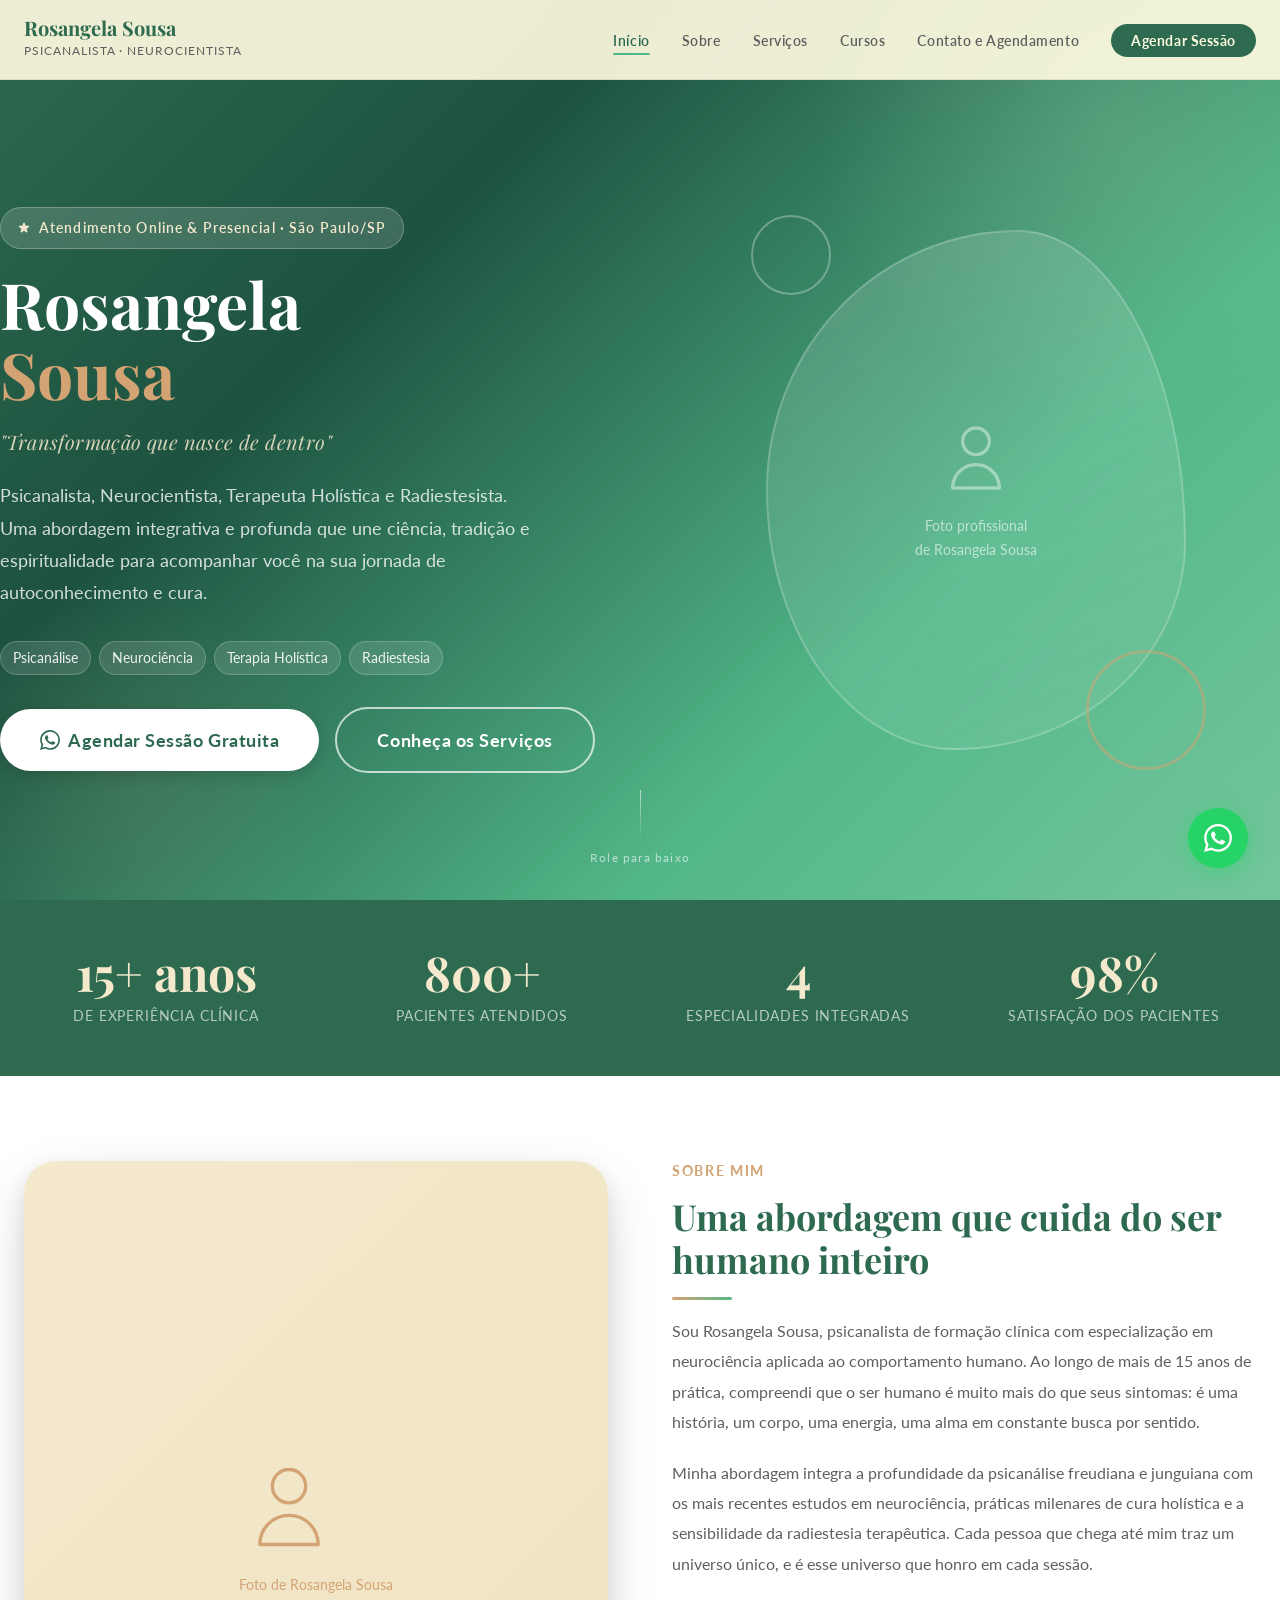
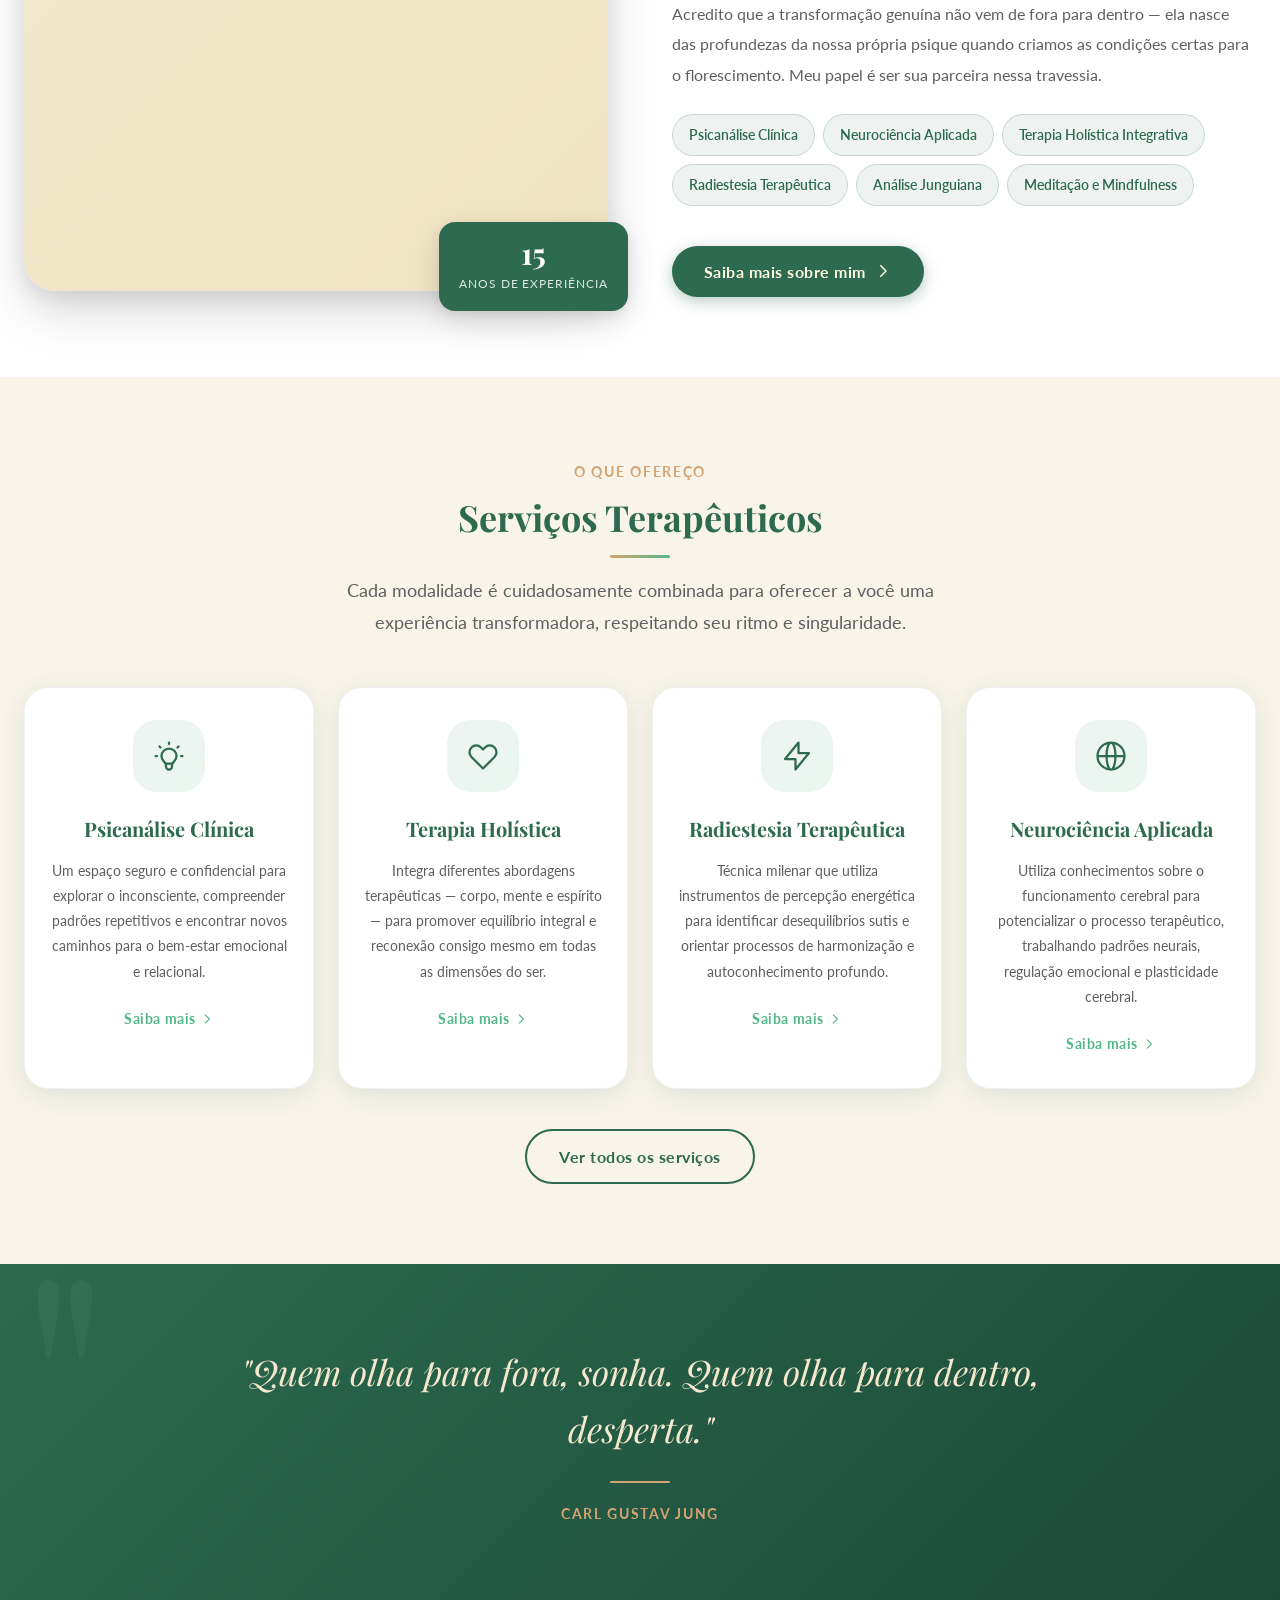
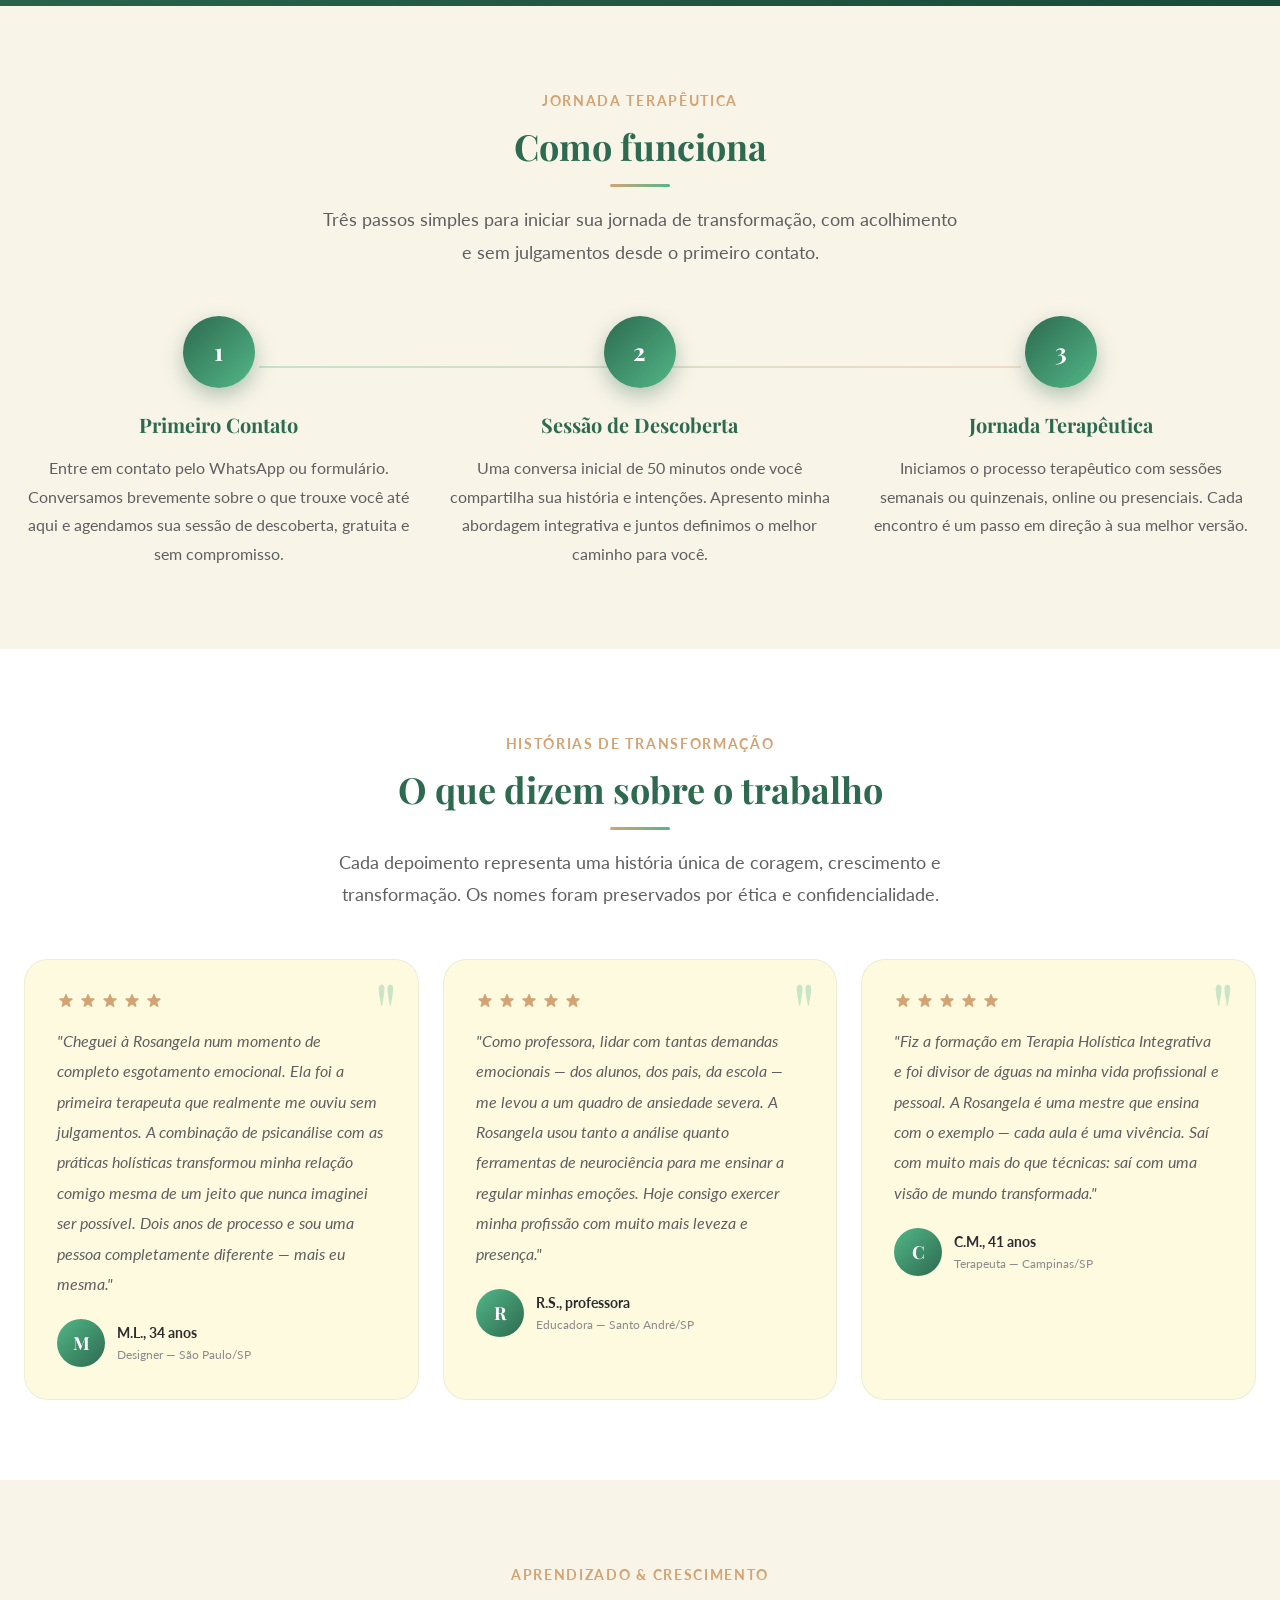
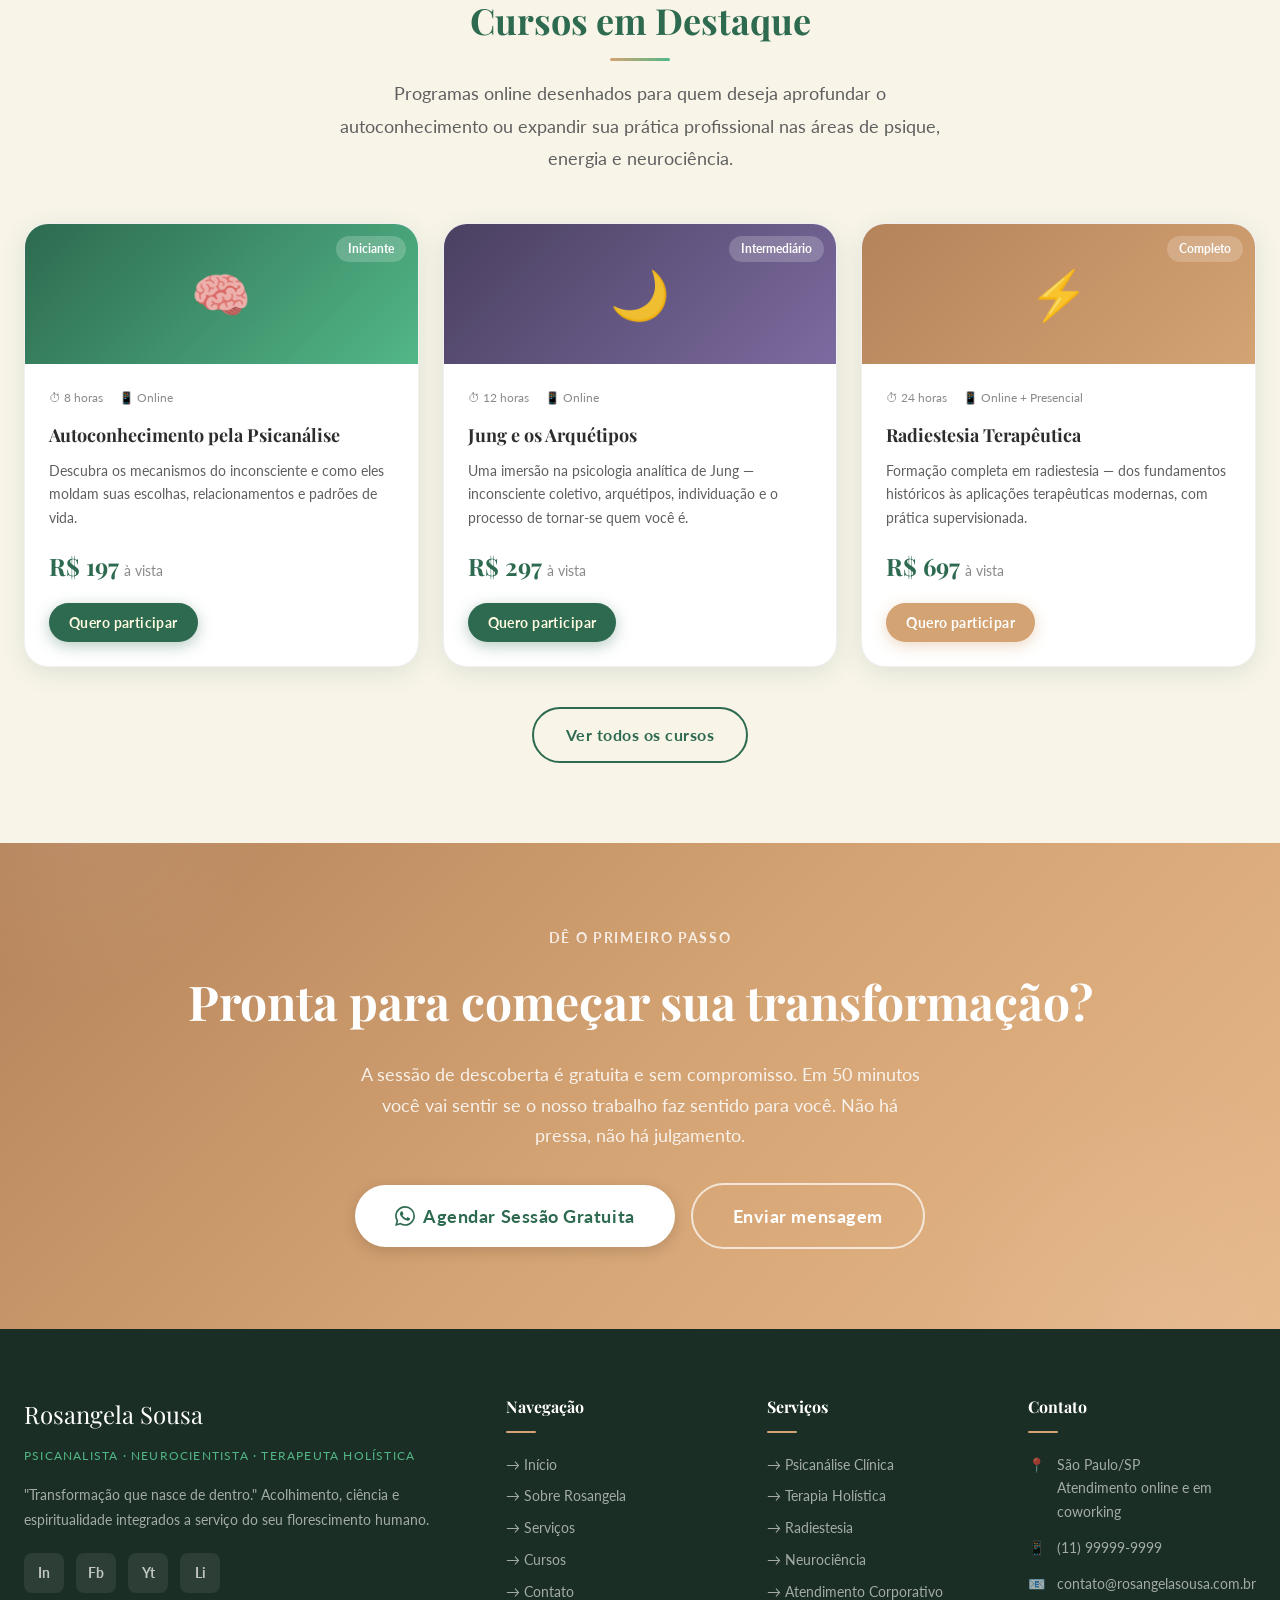
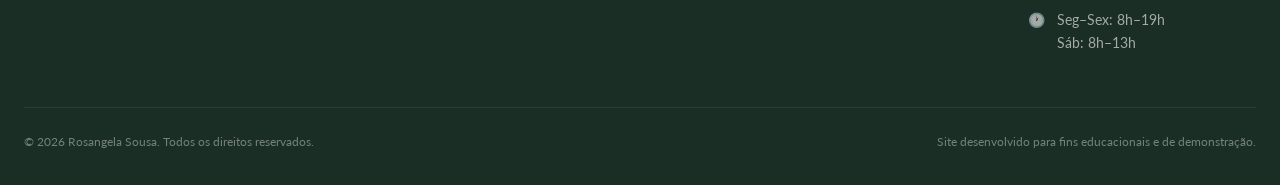
==== commit e74c36a2: "fix: corrige formatação de checkboxes em todo o repositório Problema: checkboxes com `☐` em linhas c" ====
--- a/site/index.html
+++ b/site/index.html
@@ -56,13 +56,11 @@
       <li role="none"><a href="pages/sobre.html"    class="navbar-link"        role="menuitem">Sobre</a></li>
       <li role="none"><a href="pages/servicos.html" class="navbar-link"        role="menuitem">Serviços</a></li>
       <li role="none"><a href="pages/cursos.html"   class="navbar-link"        role="menuitem">Cursos</a></li>
-      <li role="none"><a href="pages/contato.html"  class="navbar-link"        role="menuitem">Contato</a></li>
+      <li role="none"><a href="pages/contato.html"  class="navbar-link"        role="menuitem">Contato e Agendamento</a></li>
       <li role="none">
-        <a href="#"
+        <a href="pages/contato.html#agenda"
            class="navbar-link navbar-cta"
-           data-whatsapp="Olá, Rosangela! Gostaria de agendar minha sessão gratuita de descoberta."
-           role="menuitem"
-           target="_blank" rel="noopener">
+           role="menuitem">
           Agendar Sessão
         </a>
       </li>
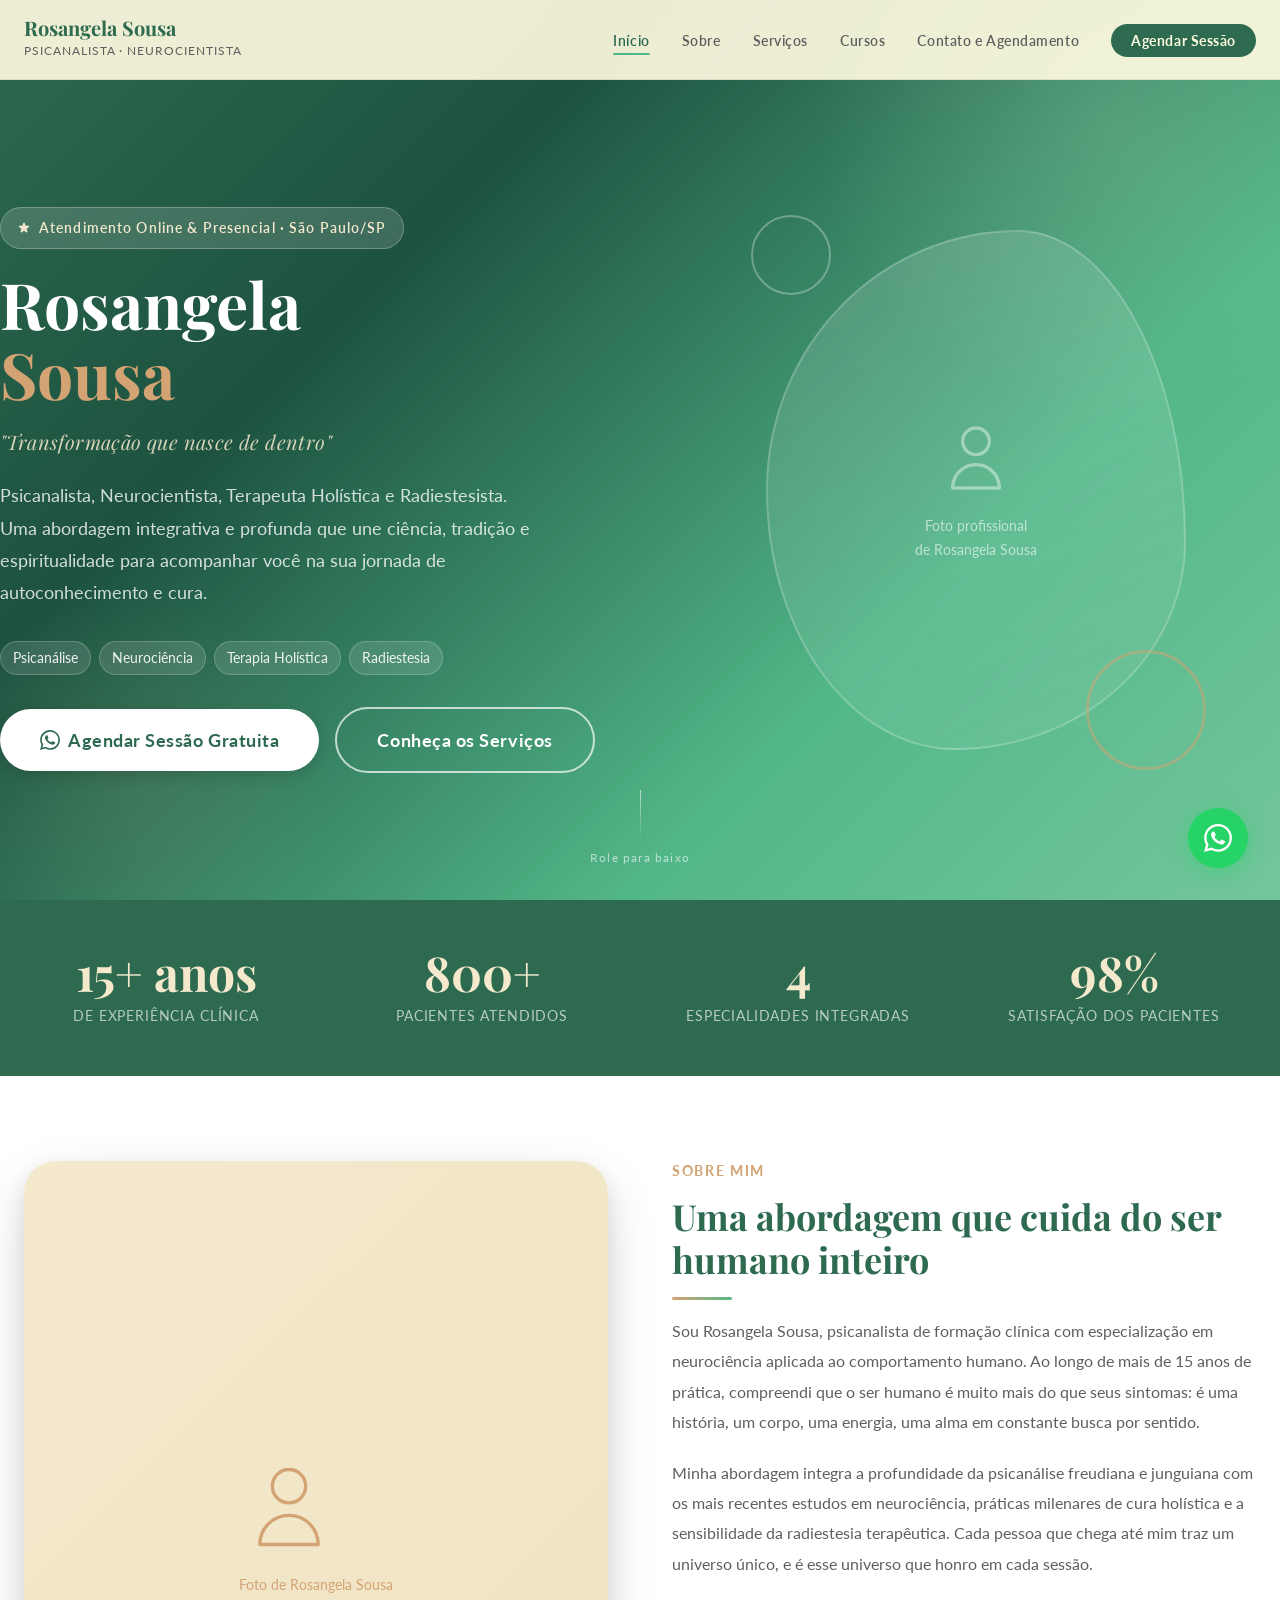
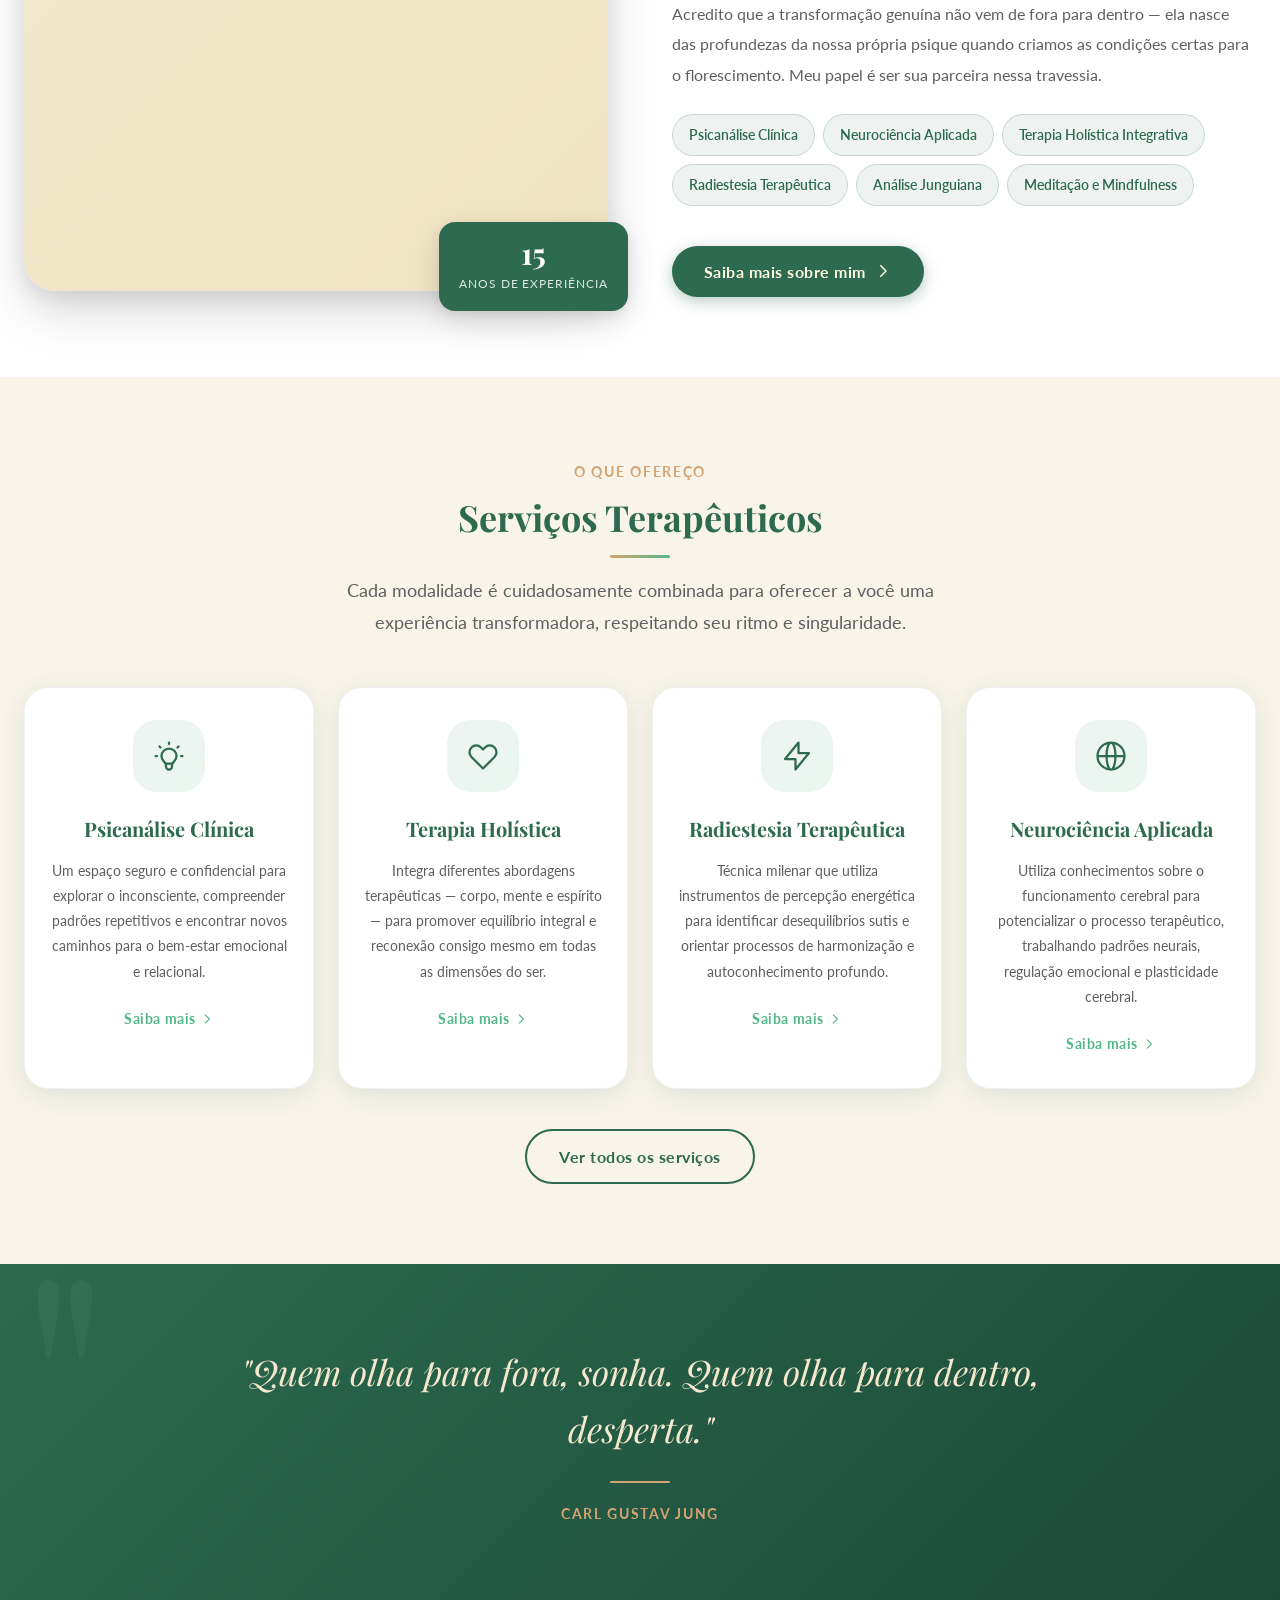
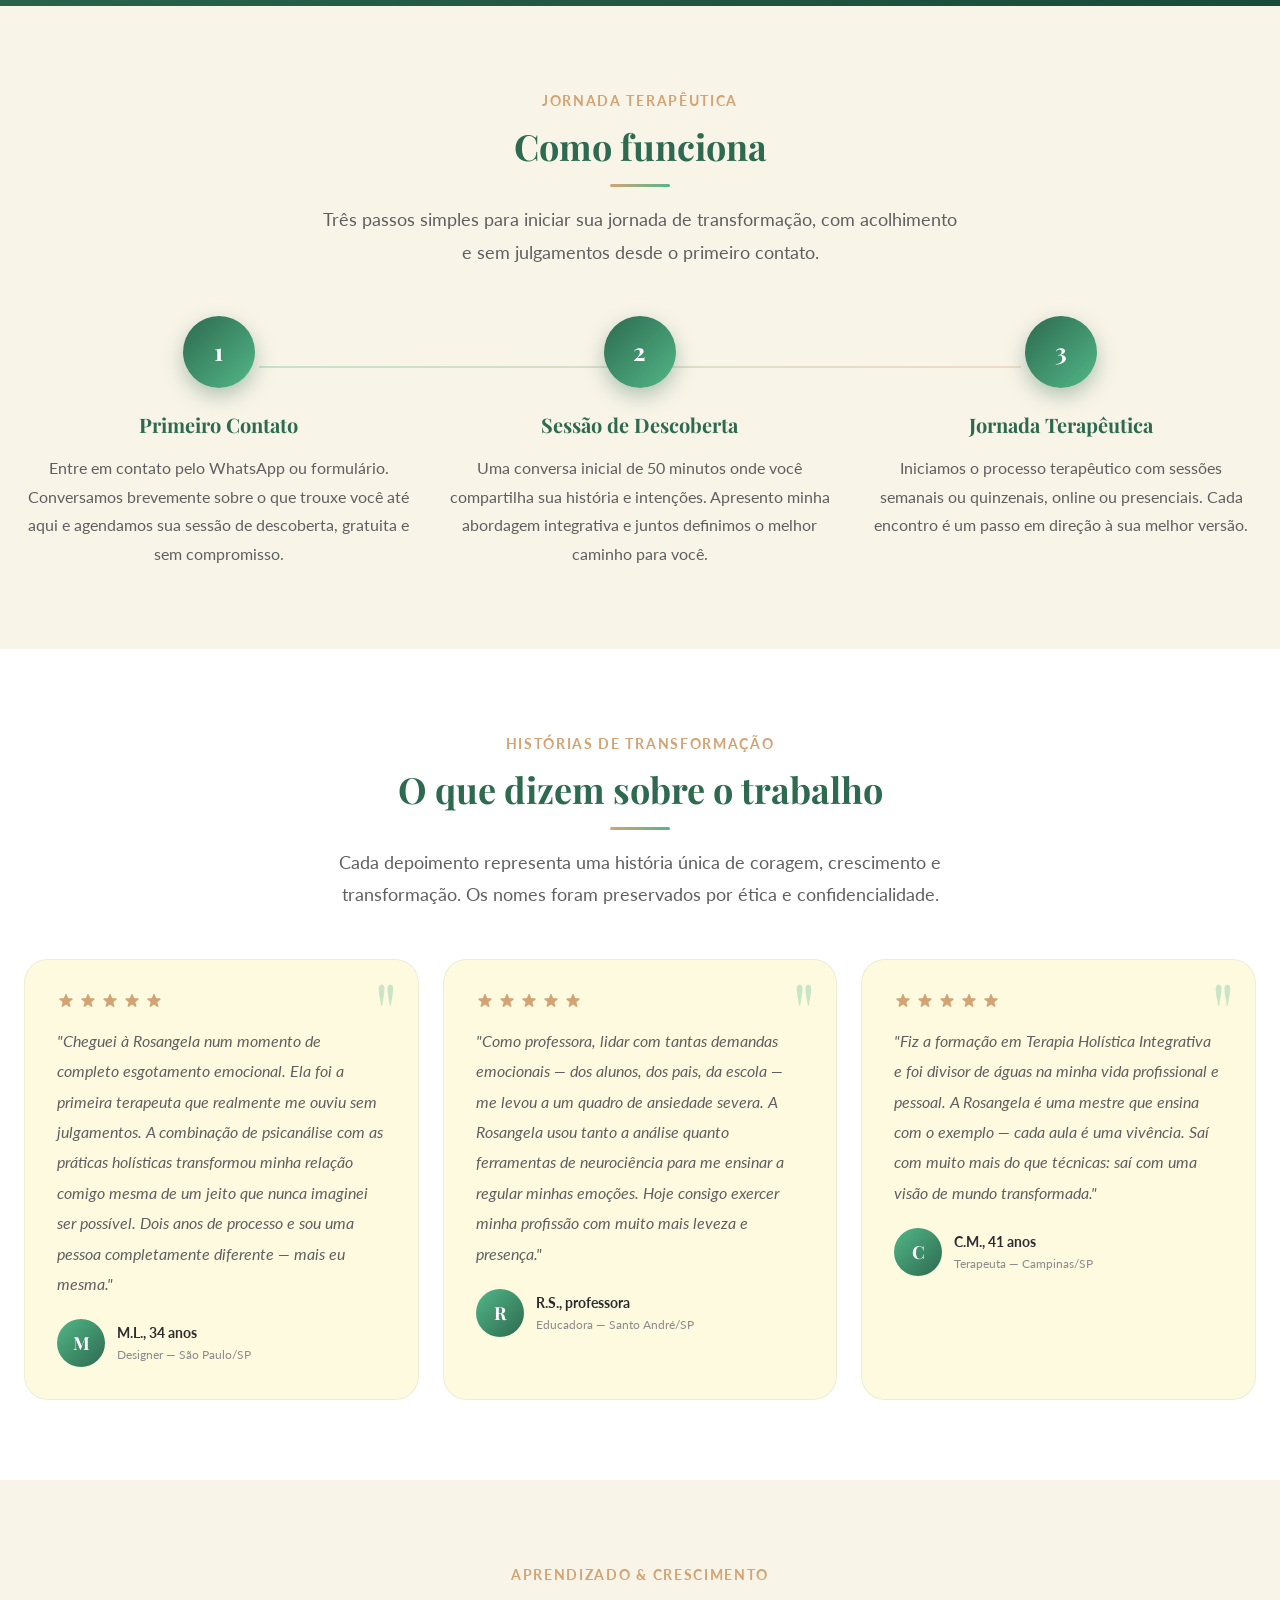
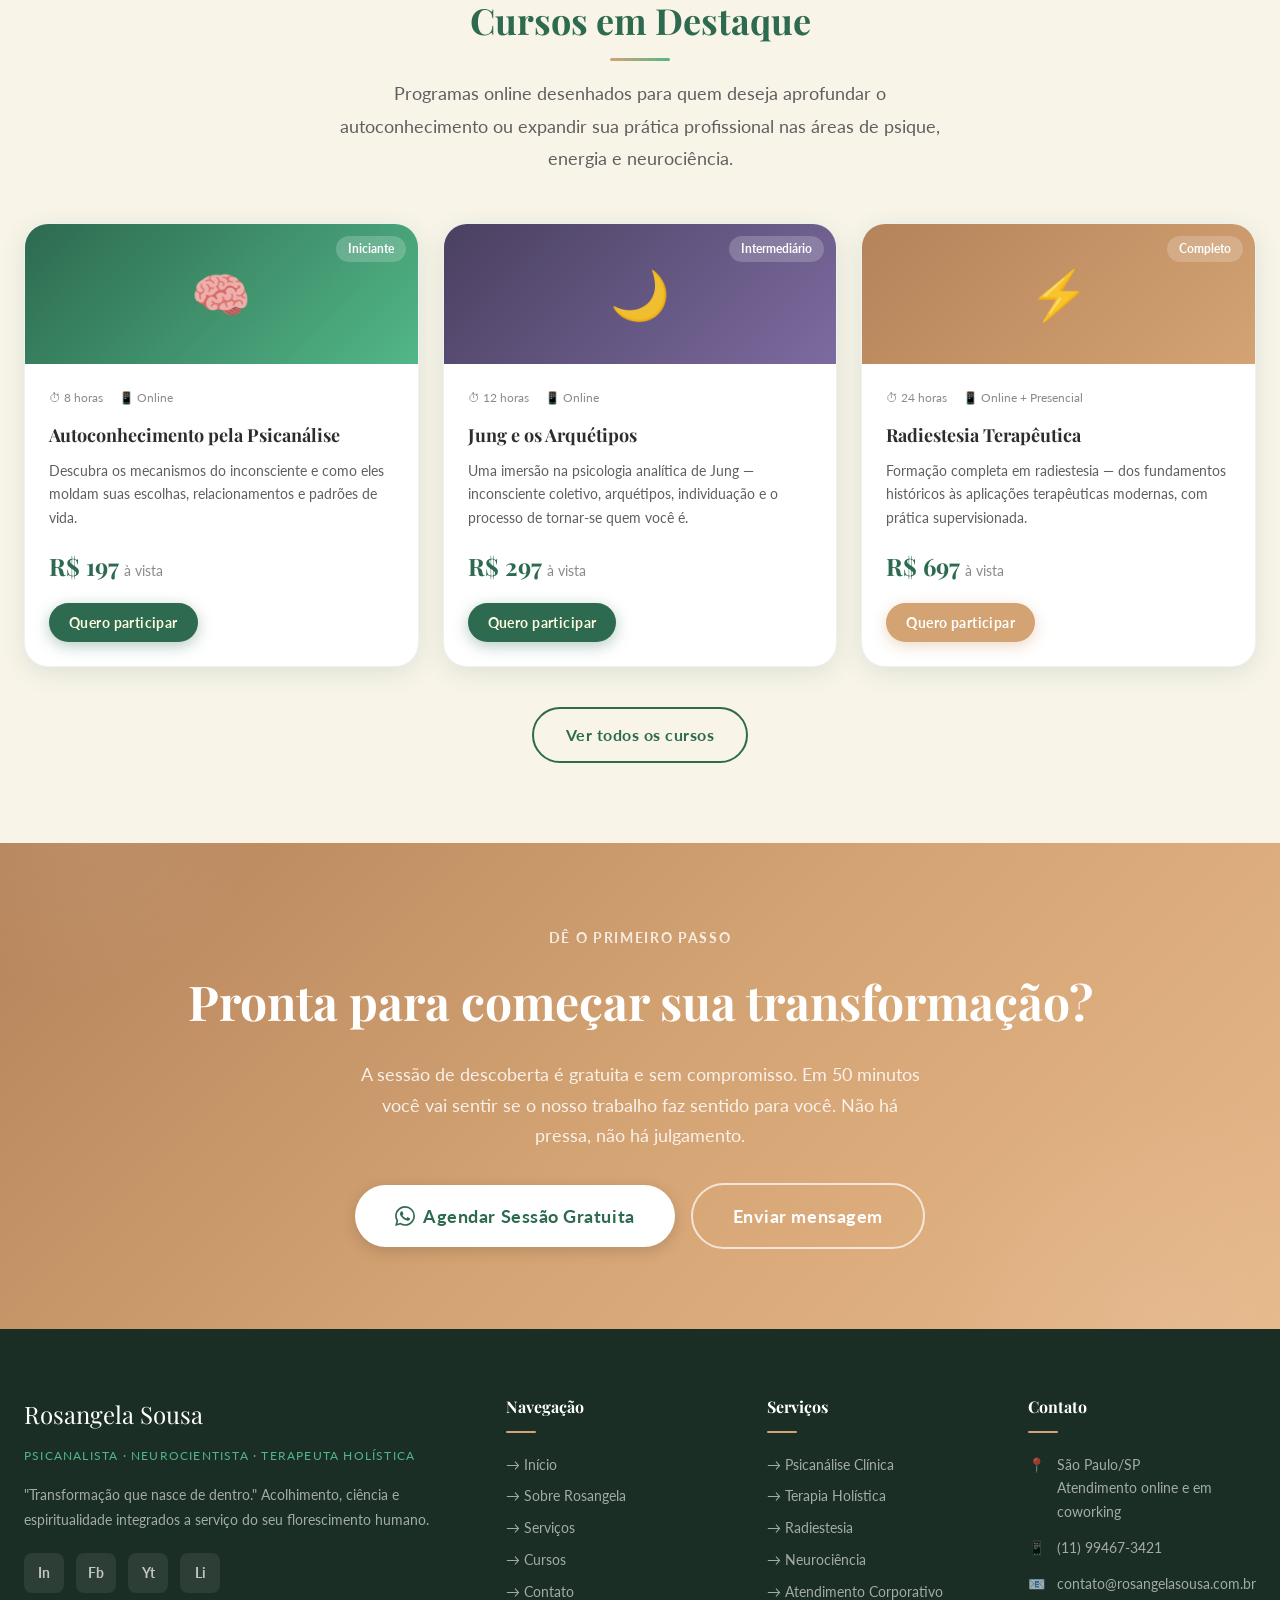
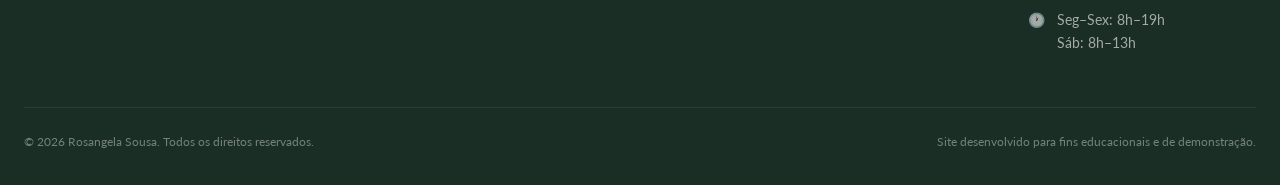
==== commit 0844724a: "fix: atualiza número de WhatsApp em todo o site Número atualizado de (11) 99999-9999 para (11) 99467" ====
--- a/site/index.html
+++ b/site/index.html
@@ -669,7 +669,7 @@
           integrados a serviço do seu florescimento humano.
         </p>
         <div class="footer-social" aria-label="Redes sociais">
-          <a href="#" class="social-link" aria-label="Instagram" title="Instagram">In</a>
+          <a href="https://www.instagram.com/rsousa_psicanalise" class="social-link" aria-label="Instagram" title="Instagram">In</a>
           <a href="#" class="social-link" aria-label="Facebook" title="Facebook">Fb</a>
           <a href="#" class="social-link" aria-label="YouTube" title="YouTube">Yt</a>
           <a href="#" class="social-link" aria-label="LinkedIn" title="LinkedIn">Li</a>
@@ -709,7 +709,7 @@
         </div>
         <div class="footer-contact-item">
           <span>📱</span>
-          <span>(11) 99999-9999</span>
+          <span>(11) 99467-3421</span>
         </div>
         <div class="footer-contact-item">
           <span>📧</span>
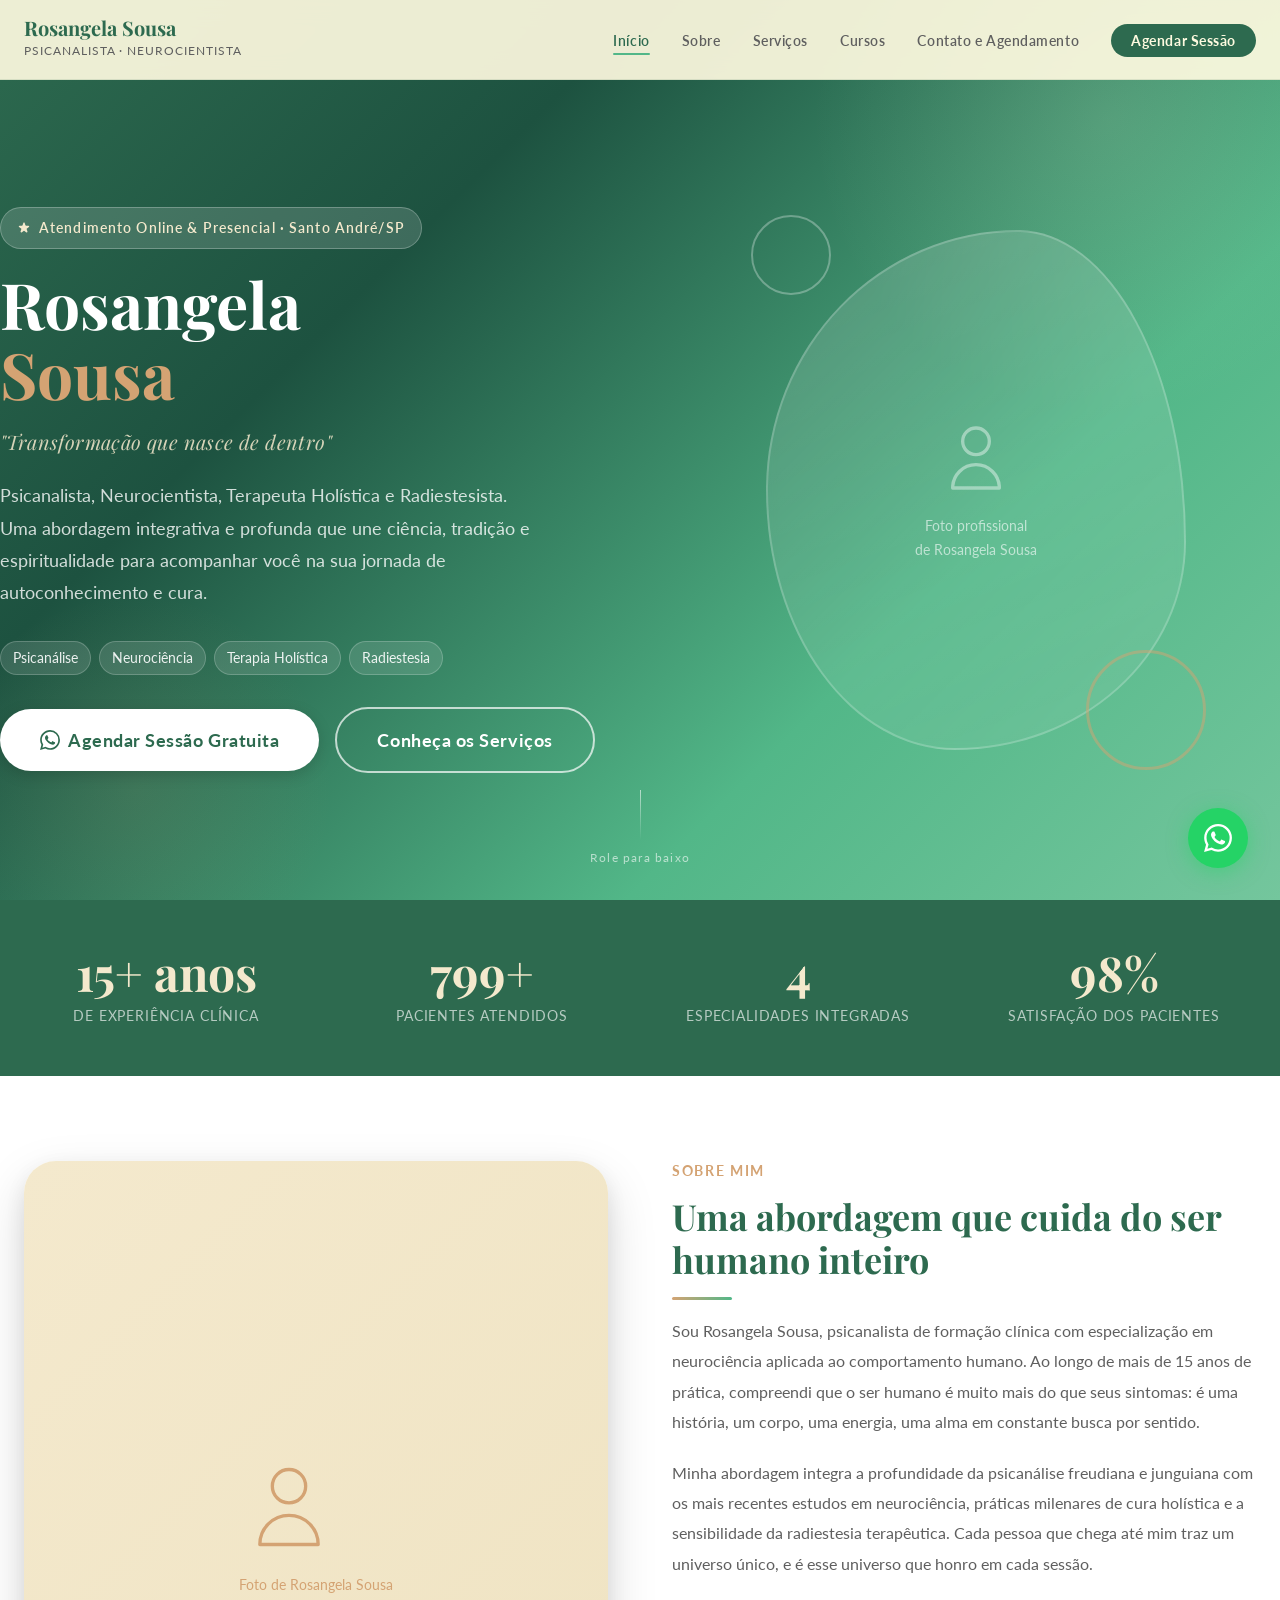
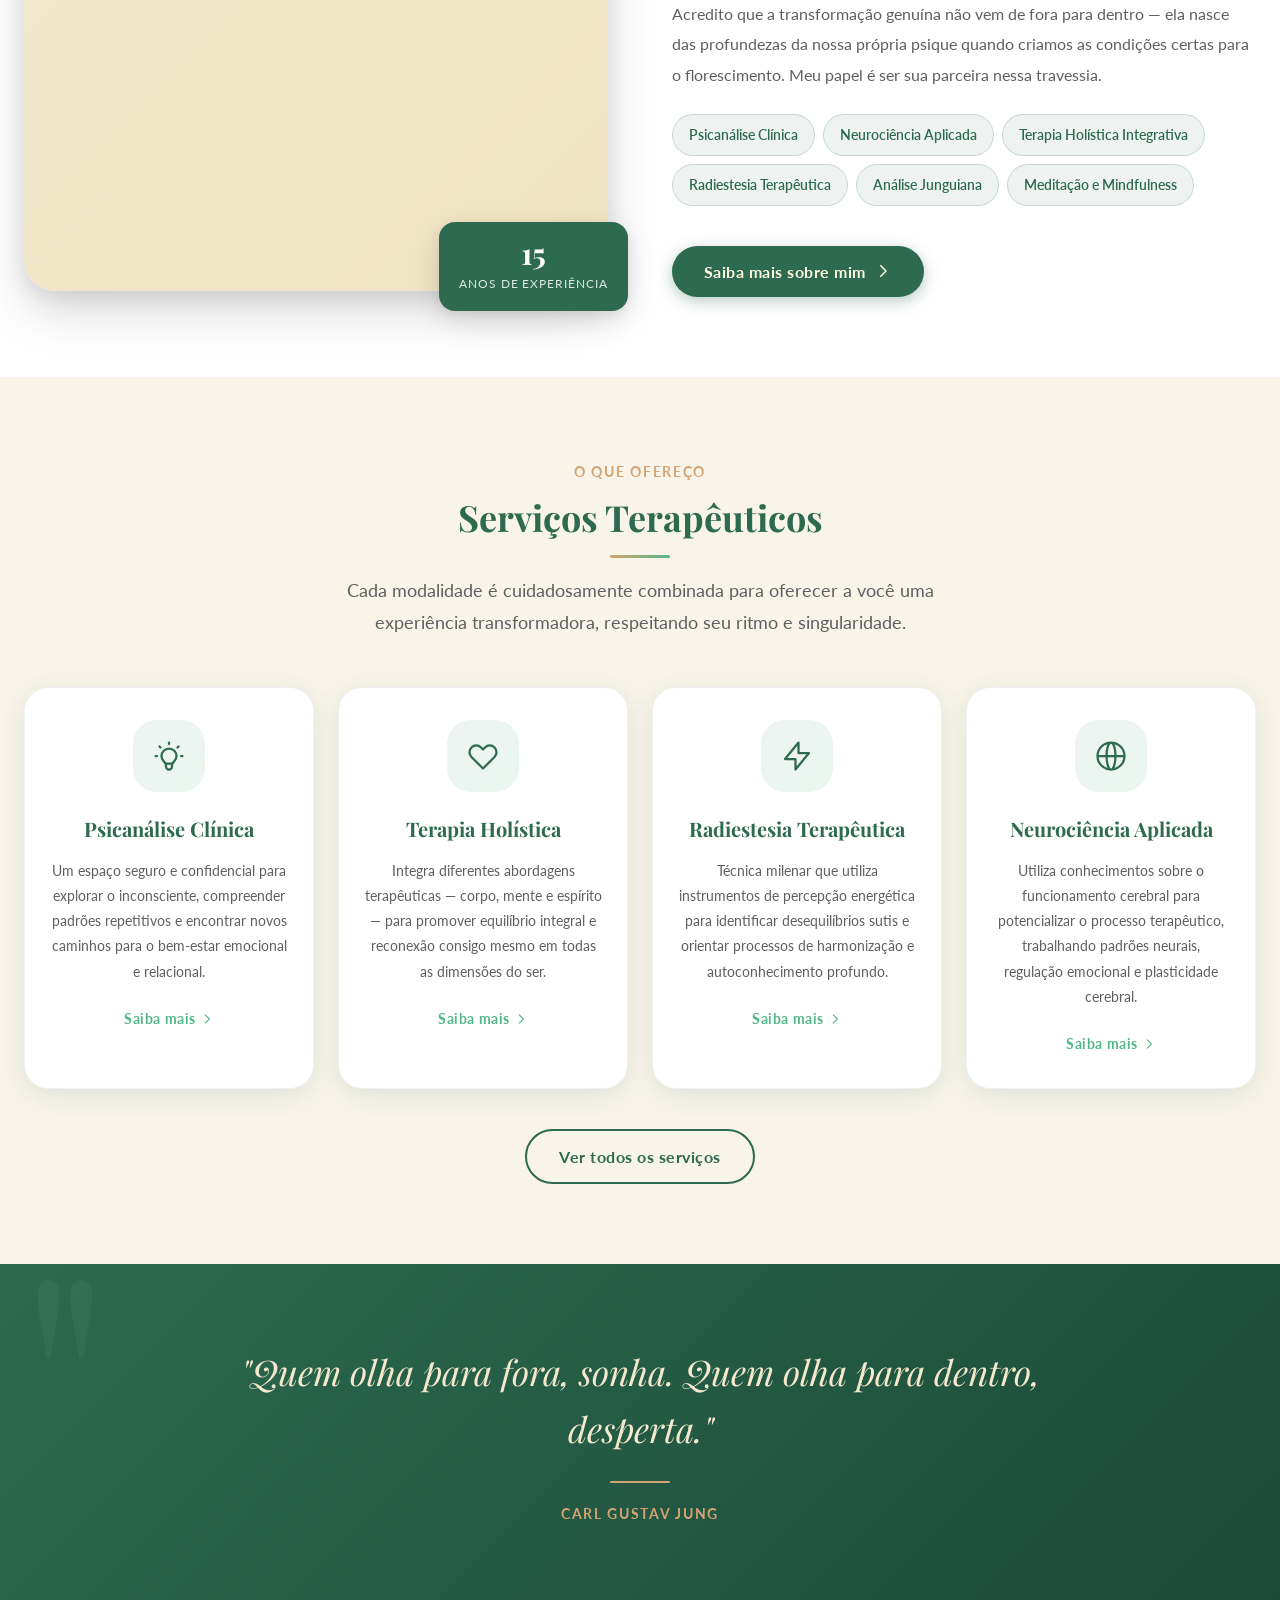
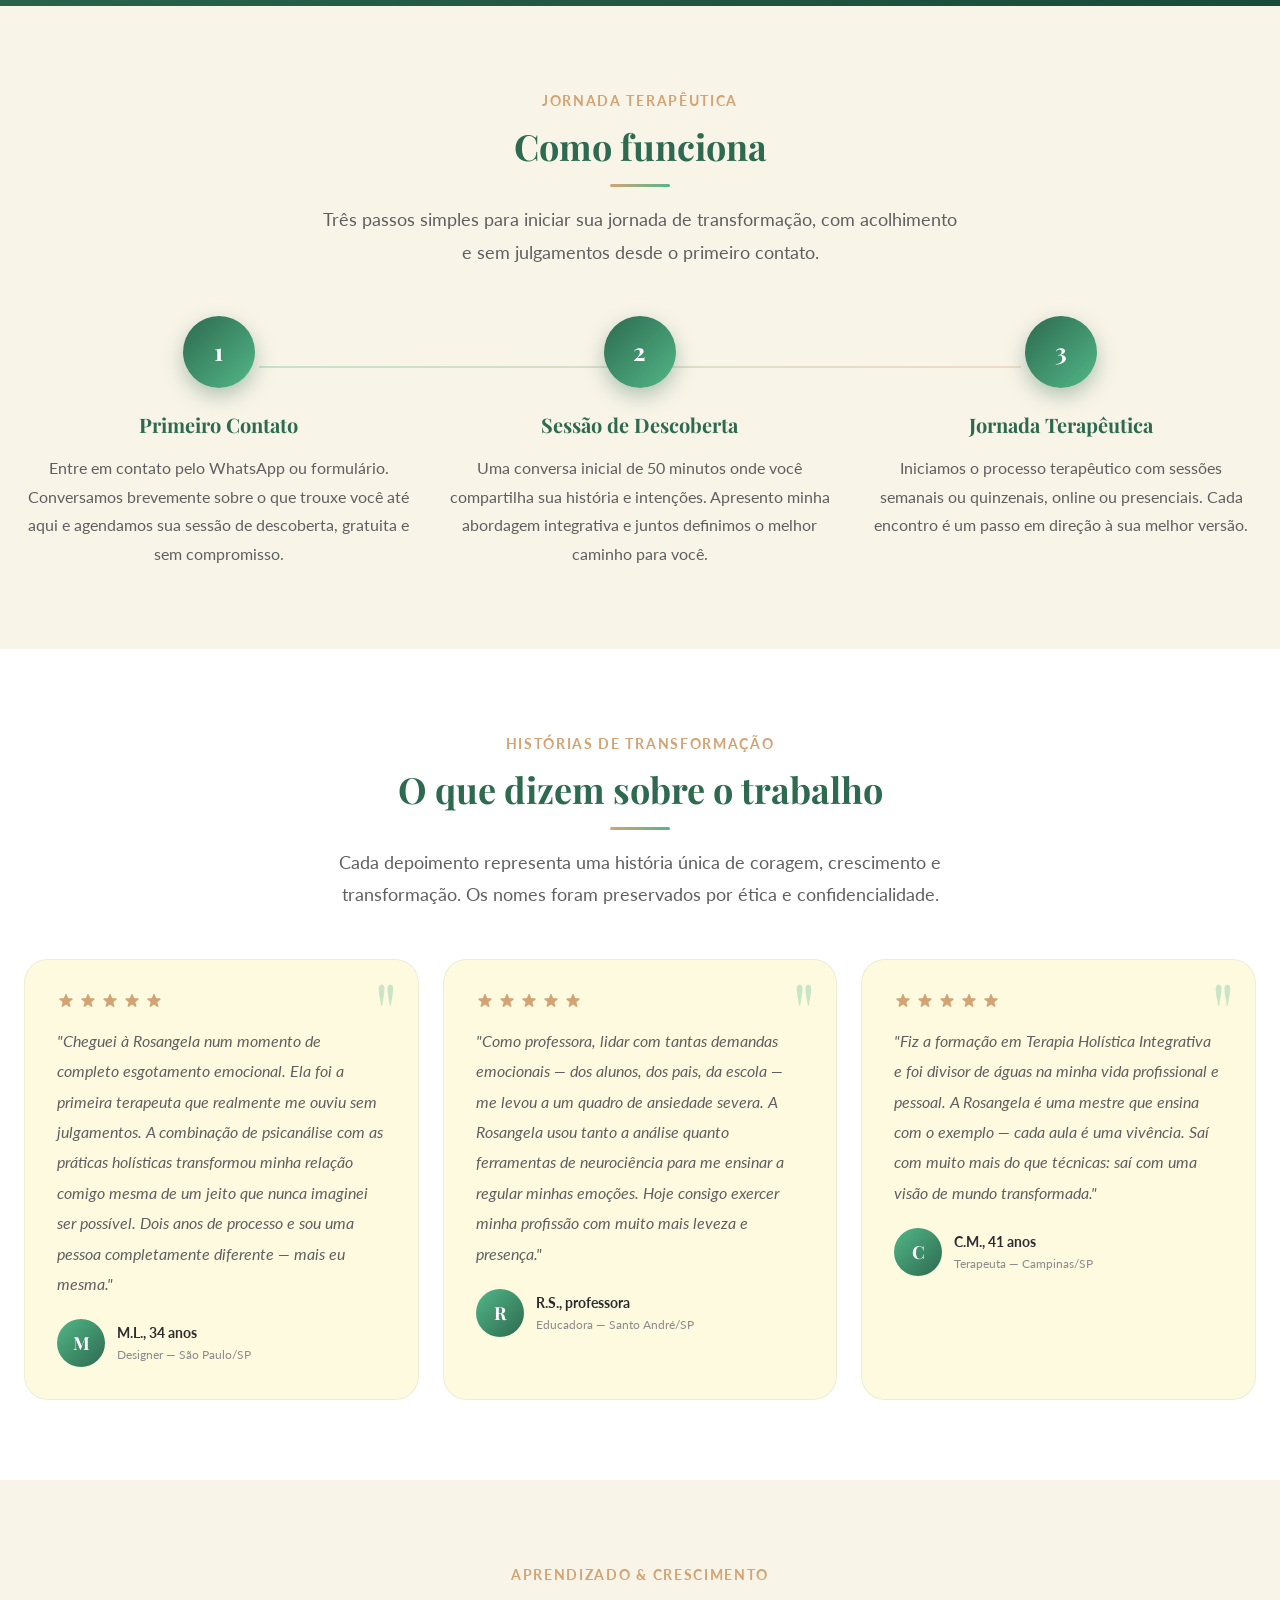
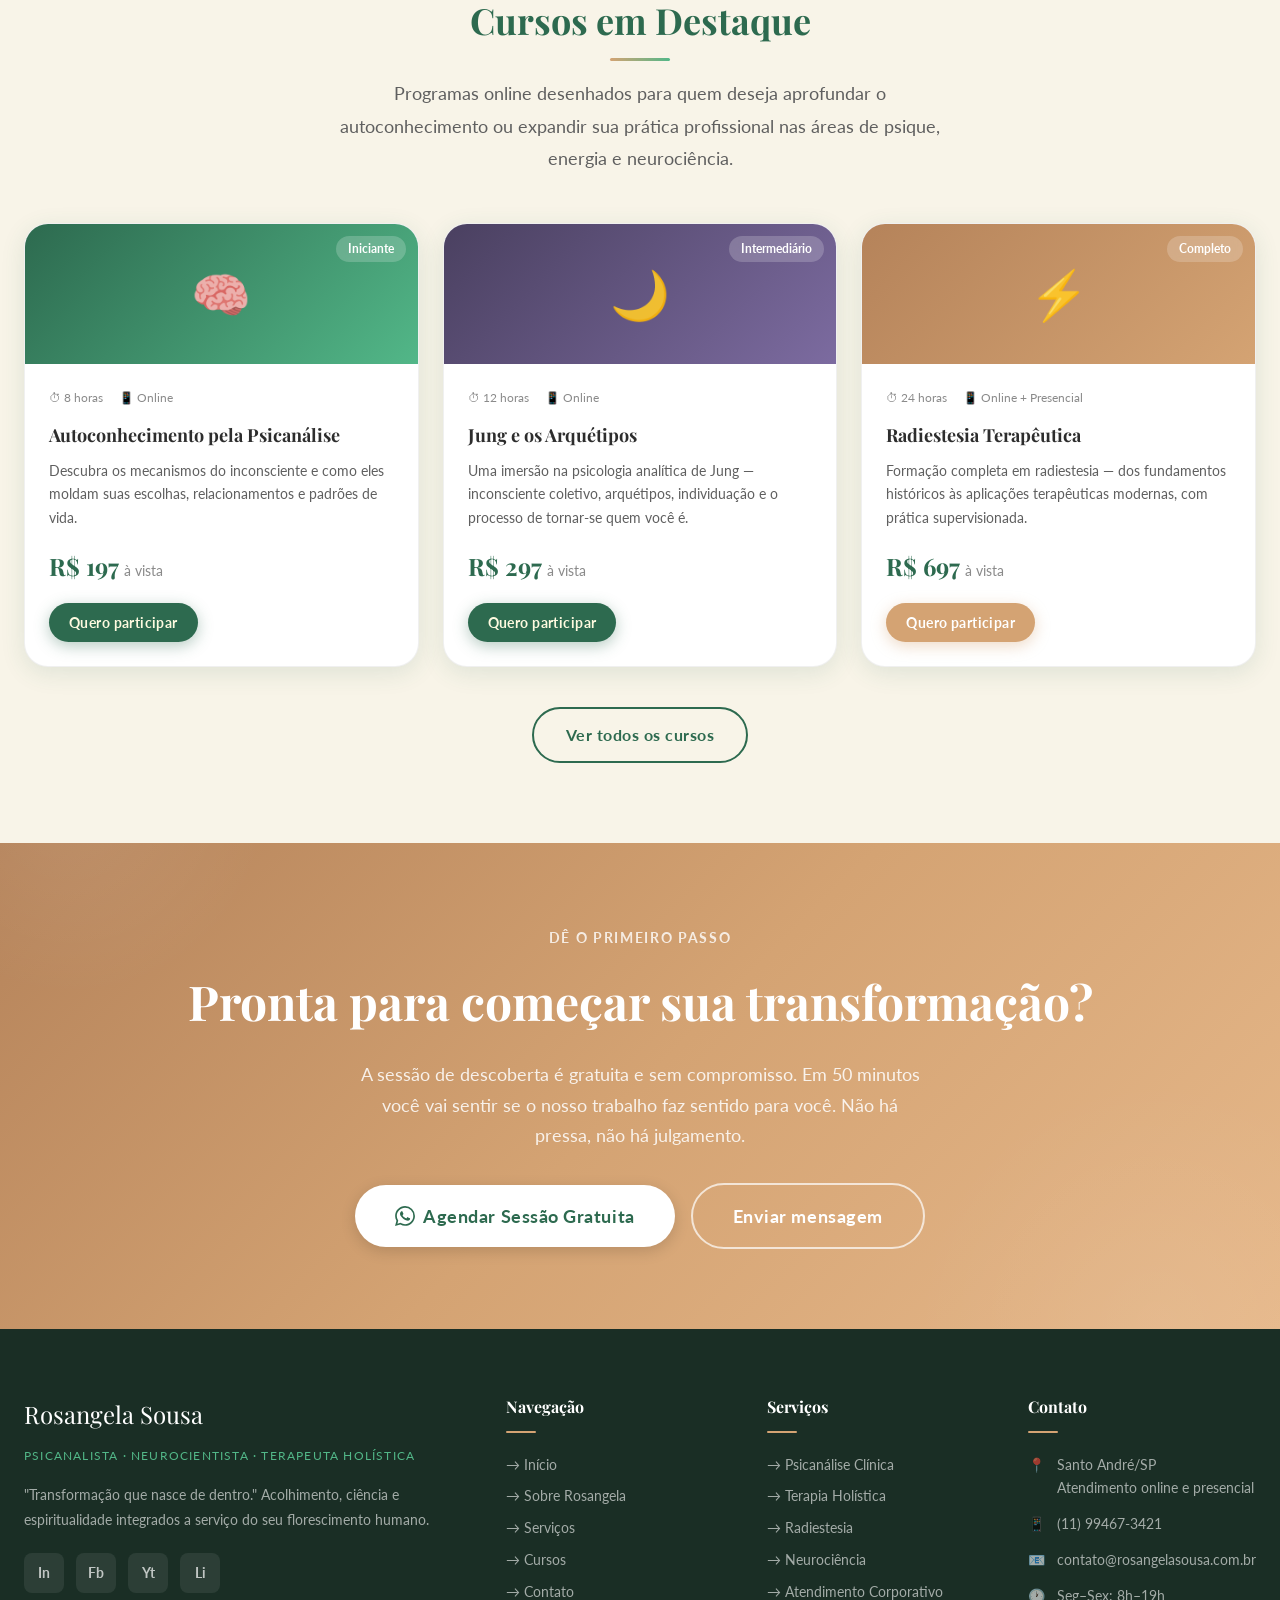
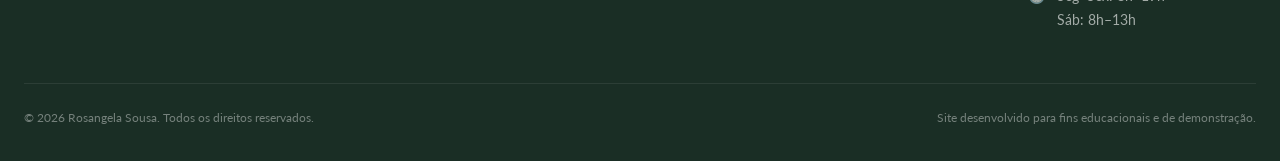
==== commit 9b7375a5: "Atualiza localização presencial de São Paulo para Santo André em todo o site Substitui todas as refe" ====
--- a/site/index.html
+++ b/site/index.html
@@ -89,7 +89,7 @@
     <div class="hero-text">
       <div class="badge" aria-label="Destaque">
         <svg width="14" height="14" fill="currentColor" viewBox="0 0 20 20" aria-hidden="true"><path d="M9.049 2.927c.3-.921 1.603-.921 1.902 0l1.07 3.292a1 1 0 00.95.69h3.462c.969 0 1.371 1.24.588 1.81l-2.8 2.034a1 1 0 00-.364 1.118l1.07 3.292c.3.921-.755 1.688-1.54 1.118l-2.8-2.034a1 1 0 00-1.175 0l-2.8 2.034c-.784.57-1.838-.197-1.539-1.118l1.07-3.292a1 1 0 00-.364-1.118L2.98 8.72c-.783-.57-.38-1.81.588-1.81h3.461a1 1 0 00.951-.69l1.07-3.292z"/></svg>
-        Atendimento Online &amp; Presencial · São Paulo/SP
+        Atendimento Online &amp; Presencial · Santo André/SP
       </div>
 
       <h1 class="hero-title">
@@ -705,7 +705,7 @@
         <h4>Contato</h4>
         <div class="footer-contact-item">
           <span>📍</span>
-          <span>São Paulo/SP<br/>Atendimento online e em coworking</span>
+          <span>Santo André/SP<br/>Atendimento online e presencial</span>
         </div>
         <div class="footer-contact-item">
           <span>📱</span>
